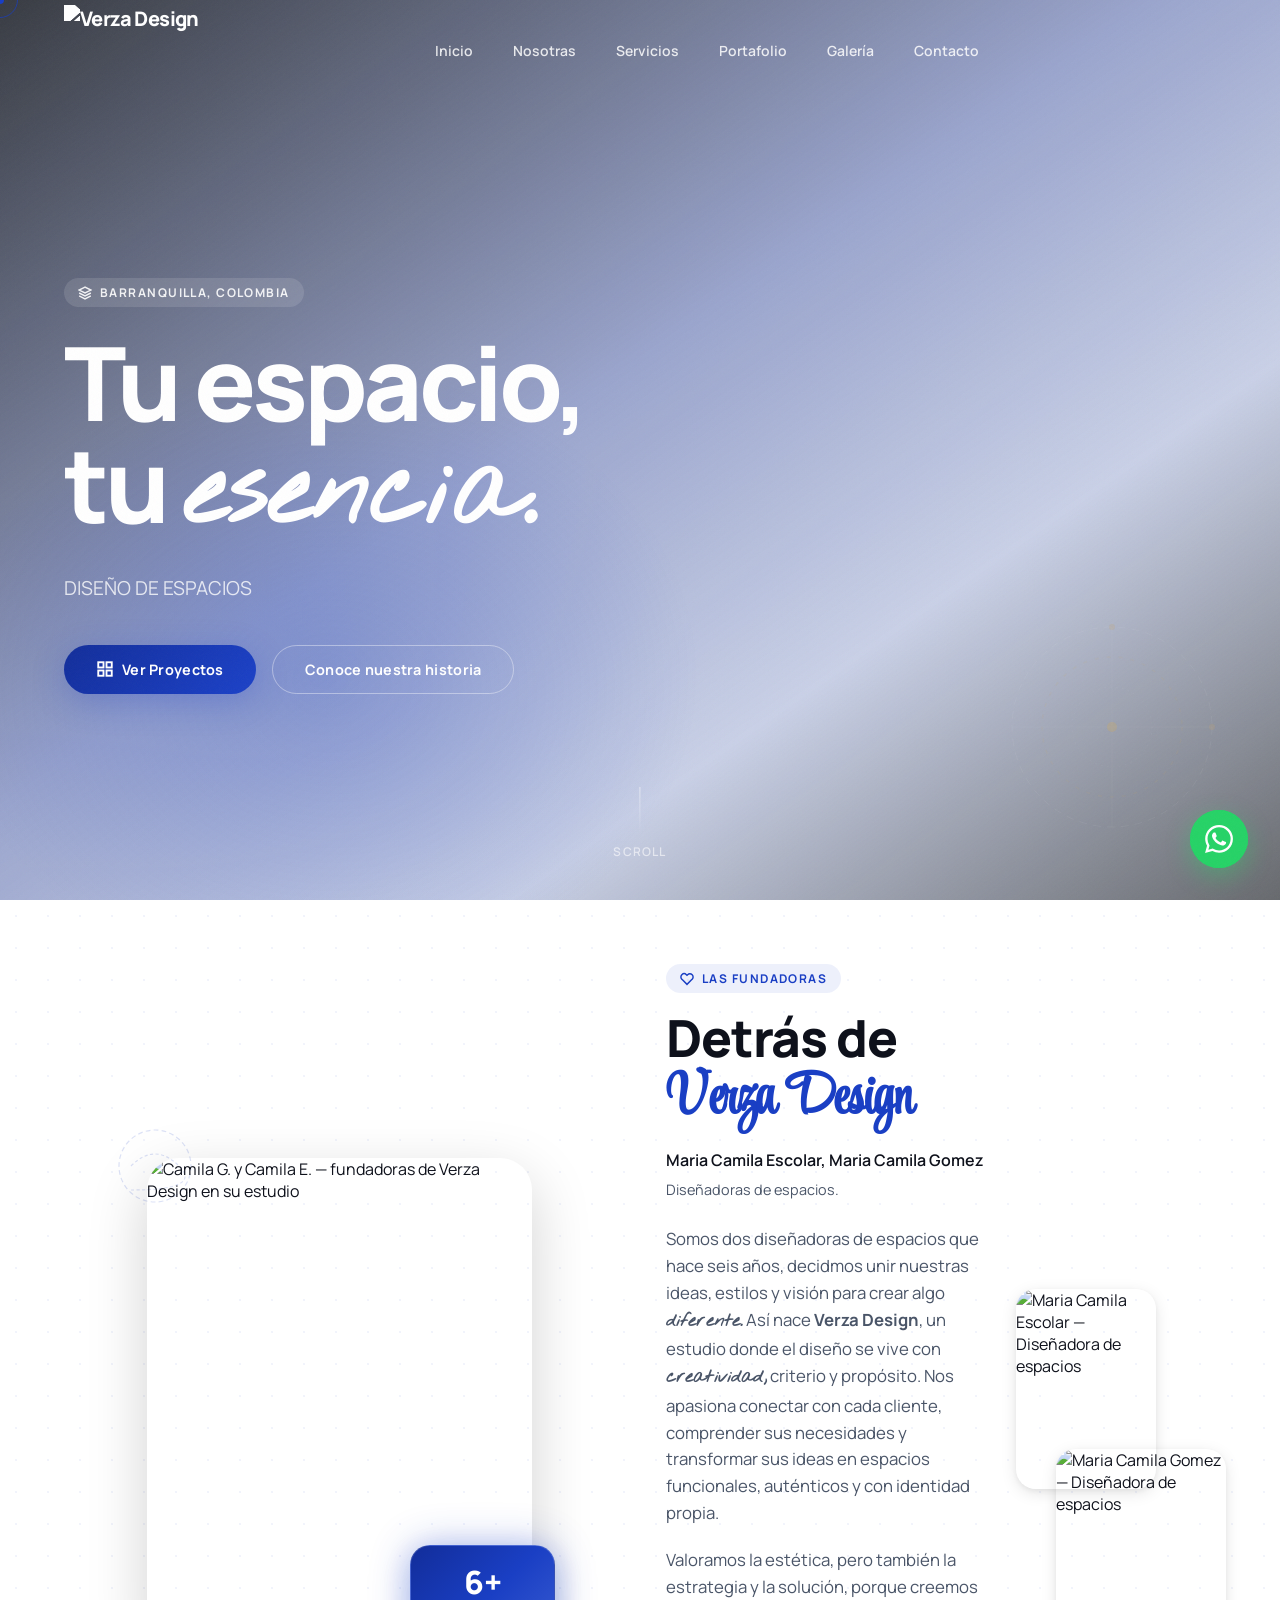
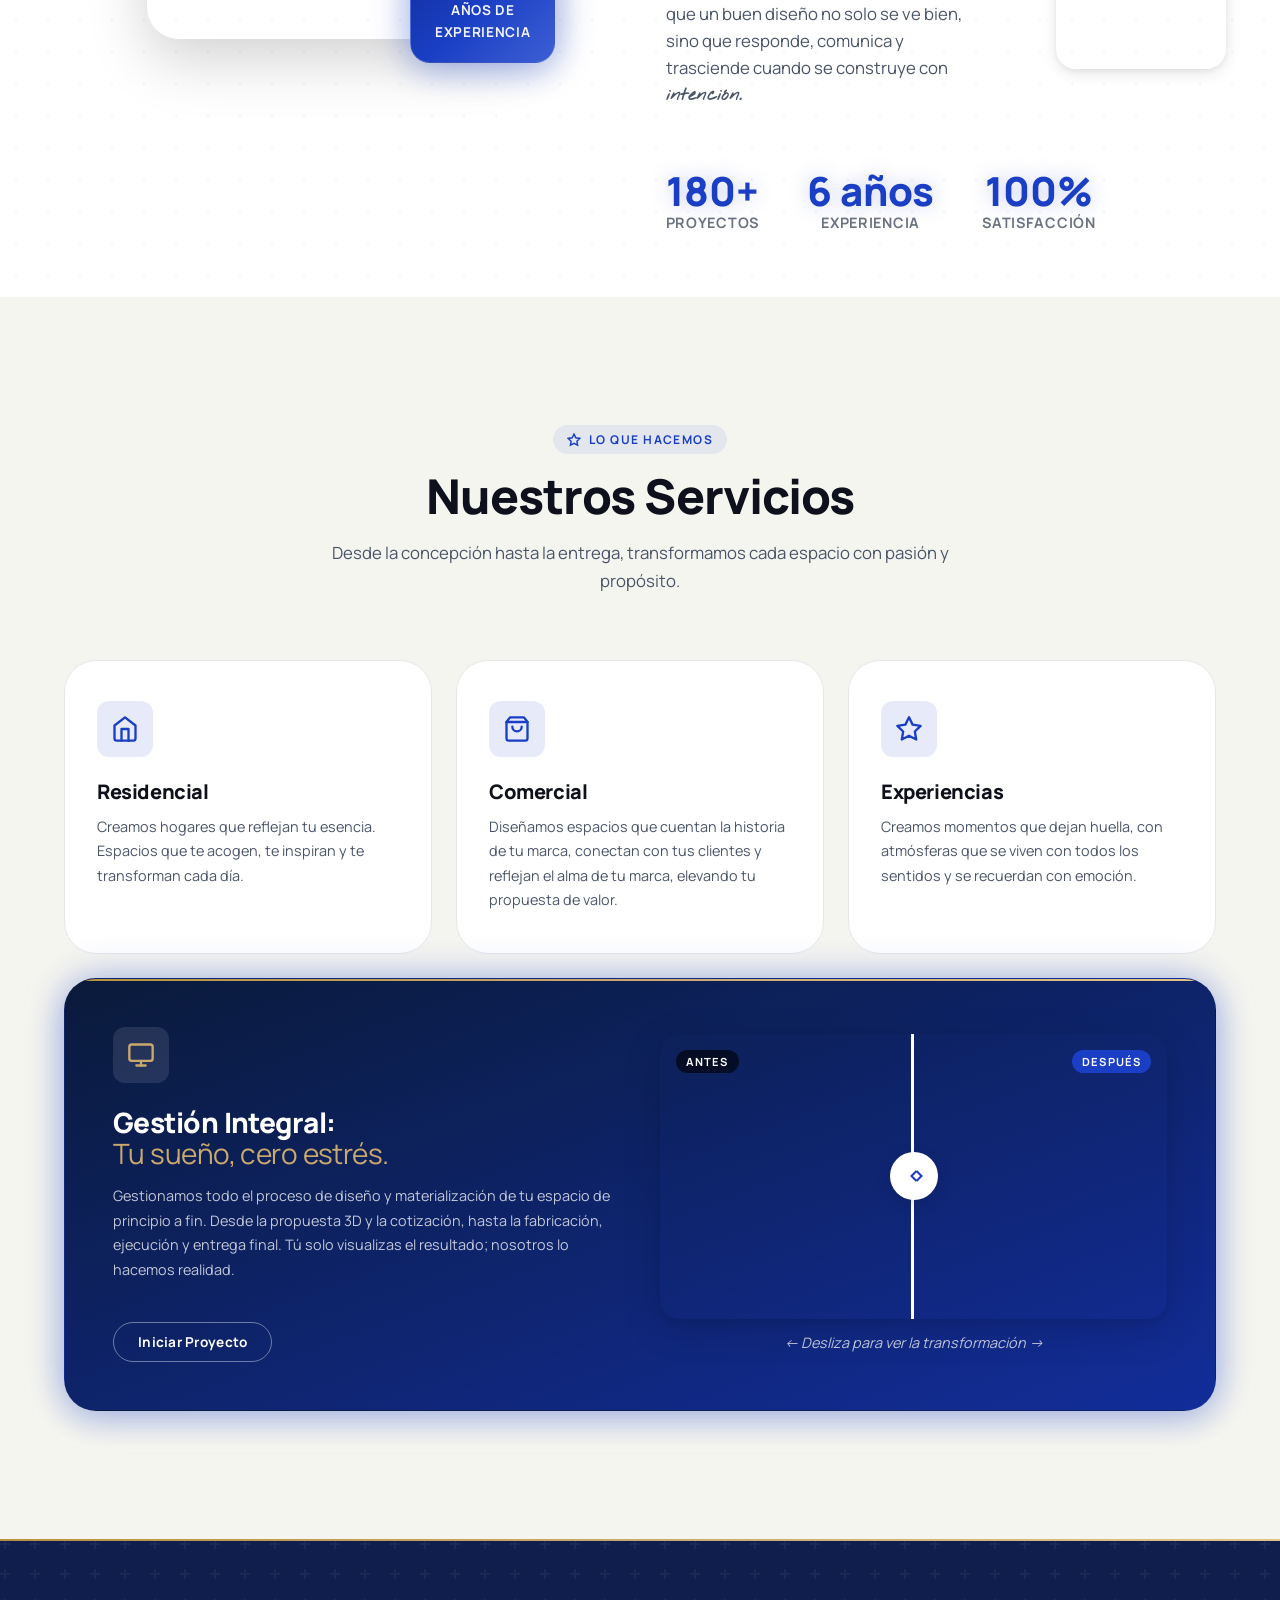
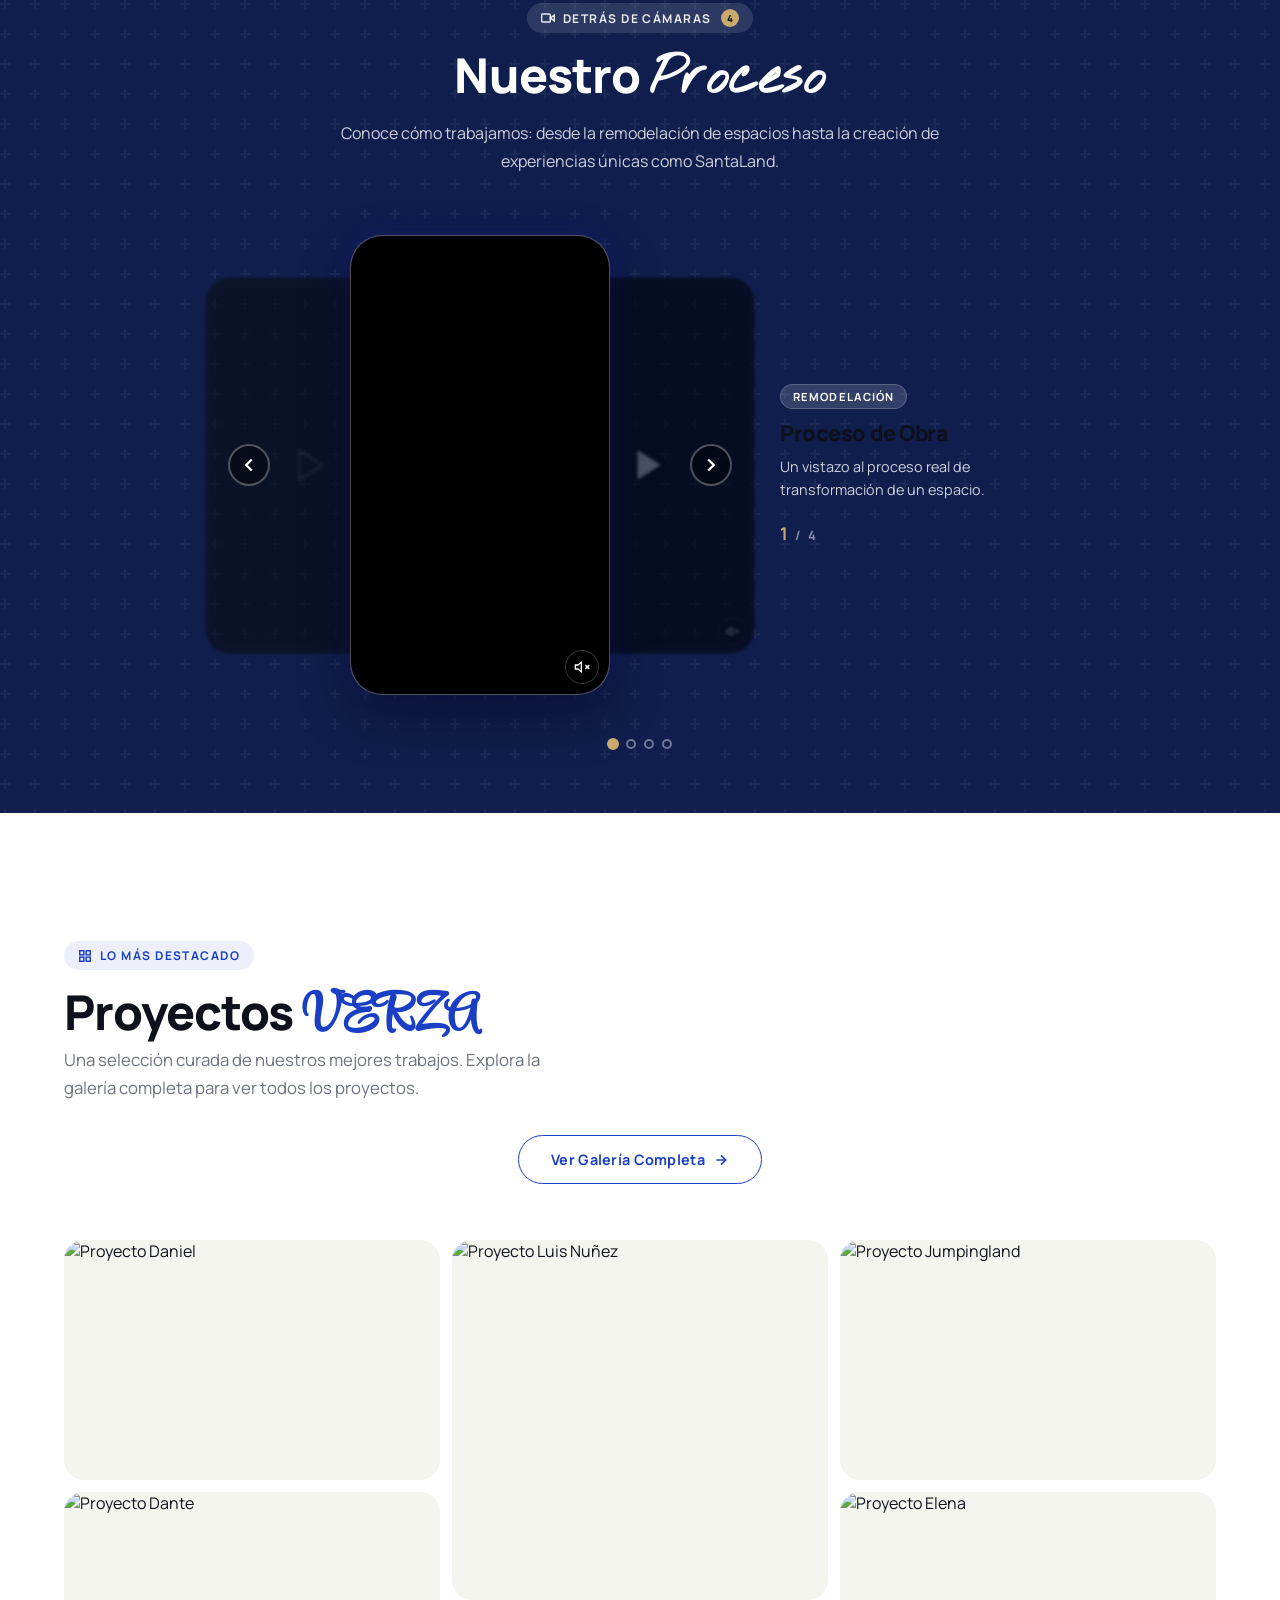
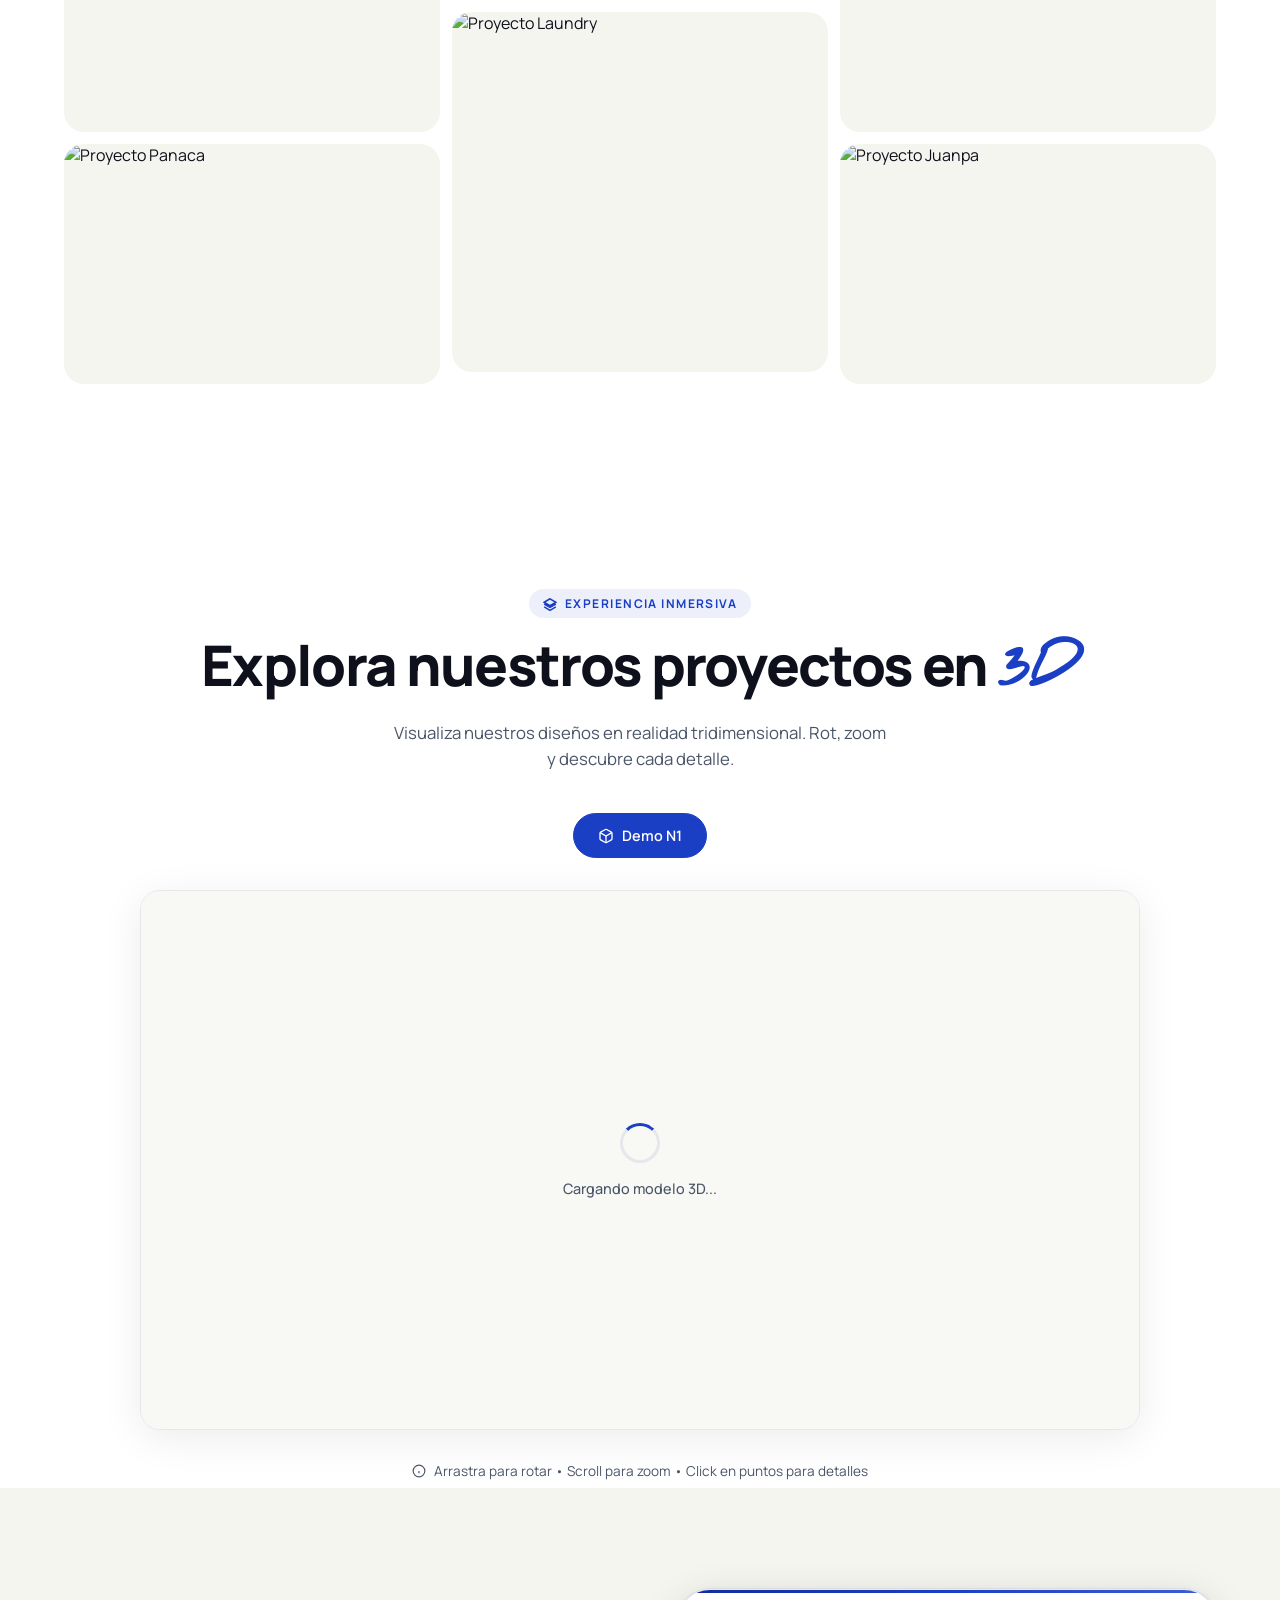
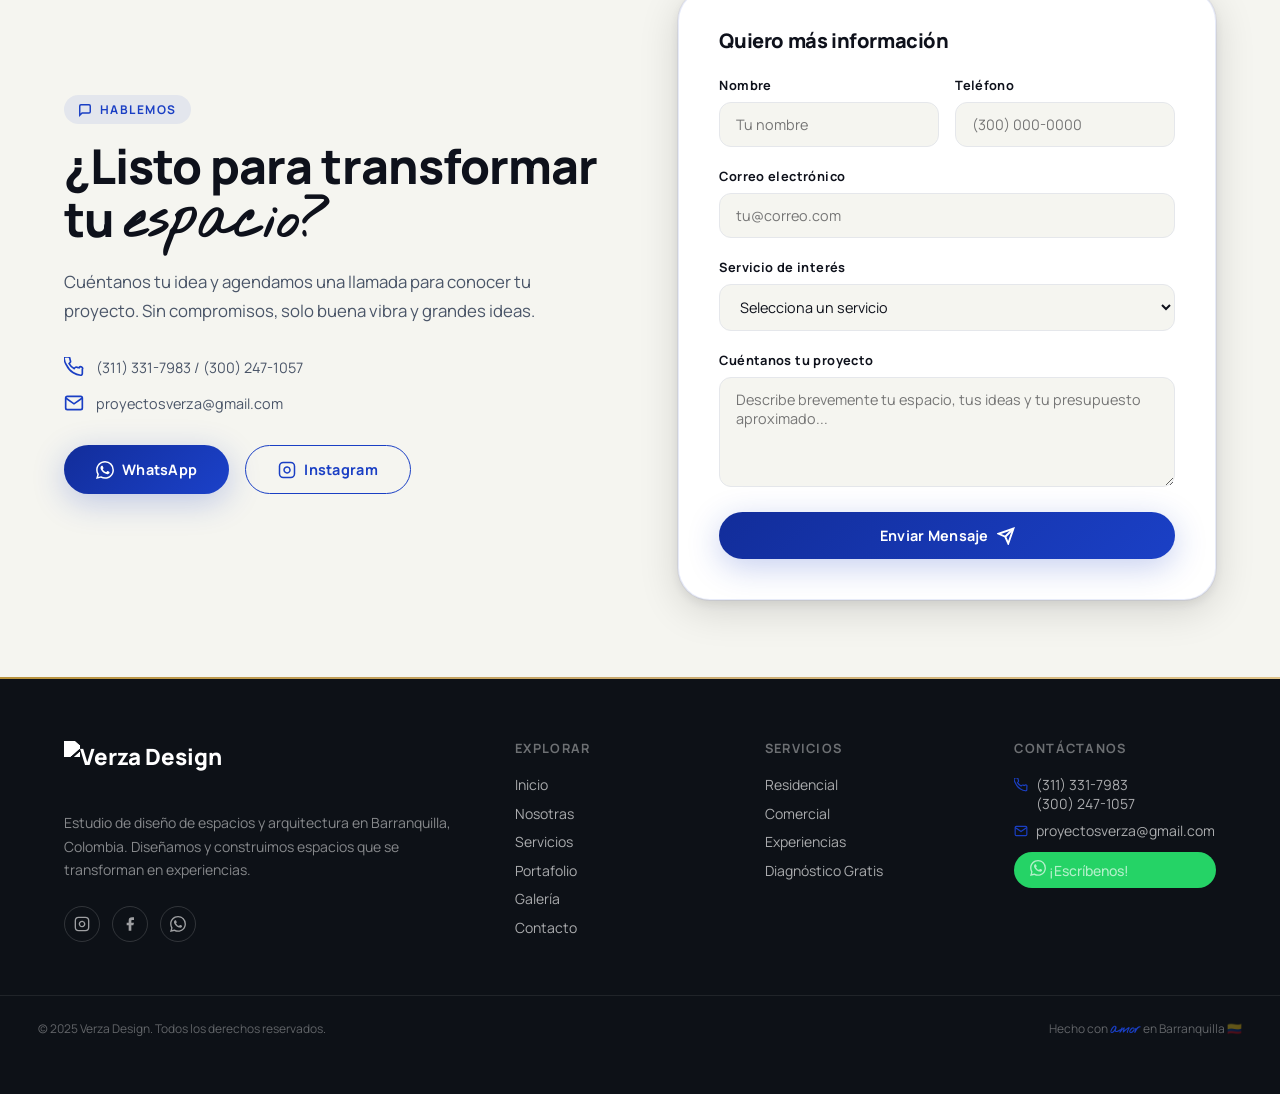
==== index.html @ d8dc40cd "fix: remove brand-script color from CSS to inherit - remove duplicate paragraph in nosotras - fix fo" ====
<!DOCTYPE html>
<html lang="es">

<head>
  <meta charset="UTF-8" />
  <meta name="viewport" content="width=device-width, initial-scale=1.0" />
  <title>Verza Design — Diseño de Interiores & Arquitectura de Eventos | Barranquilla</title>
  <meta name="description"
    content="Verza Design: estudio de diseño de espacios y arquitectura en Barranquilla. Diseñamos y construimos espacios que se transforman en experiencias." />

  <!-- Fonts -->
  <link rel="preconnect" href="https://fonts.googleapis.com" />
  <link rel="preconnect" href="https://fonts.gstatic.com" crossorigin />
  <link
    href="https://fonts.googleapis.com/css2?family=Manrope:wght@300;400;500;600;700;800&family=Dancing+Script:wght@600;700&family=Nothing+You+Could+Do&family=Style+Script&display=swap"
    rel="stylesheet" />

  <!-- Styles -->
  <link rel="stylesheet" href="css/style.css?v=3.0" />
  <link rel="stylesheet" href="css/animations.css?v=3.0" />
  <link rel="stylesheet" href="css/three-viewer.css?v=1.0" />

  <!-- Three.js for 3D Viewer -->
  <script src="https://cdnjs.cloudflare.com/ajax/libs/three.js/r128/three.min.js"></script>
  <script src="https://cdn.jsdelivr.net/npm/three@0.128.0/examples/js/controls/OrbitControls.js"></script>
  <script src="https://cdn.jsdelivr.net/npm/three@0.128.0/examples/js/loaders/GLTFLoader.js"></script>
</head>

<body>

  <!-- ── Custom Cursor ── -->
  <div id="cursor"></div>
  <div id="cursor-follower"></div>

  <!-- ── Mobile Menu ── -->
  <nav id="mobile-menu" class="mobile-menu" role="navigation" aria-label="Menú móvil">
    <a href="#inicio" class="nav-link">Inicio</a>
    <a href="#nosotras" class="nav-link">Nosotras</a>
    <a href="#servicios" class="nav-link">Servicios</a>
    <a href="#portafolio" class="nav-link">Portafolio</a>
    <a href="galeria.html" class="nav-link">Galería</a>
    <a href="#contacto" class="nav-link">Contacto</a>
    <a href="#contacto" class="btn btn-primary" style="margin-top:1rem;">Quiero más información</a>
  </nav>

  <!-- ════════════════════════════════════════
       HEADER
  ════════════════════════════════════════ -->
  <header id="header" class="hero-mode" role="banner">
    <!-- Logo -->
    <a href="#inicio" class="header-logo" aria-label="Verza Design - Inicio">
      <img src="https://sxqxvdxtnouwfcdwsoai.supabase.co/storage/v1/object/public/Verza/Galeria-Proyectos/imagenes/logo.png"
        alt="Verza Design" class="logo-img" />
    </a>

    <!-- Desktop Nav -->
    <ul class="nav-links" role="list">
      <li>
        <a href="#inicio" class="nav-link" data-section="inicio">
          Inicio
          <svg class="nav-underline" viewBox="0 0 80 8" preserveAspectRatio="none" aria-hidden="true">
            <path d="M2 5 Q20 2 40 5 Q60 8 78 4" />
          </svg>
        </a>
      </li>
      <li>
        <a href="#nosotras" class="nav-link" data-section="nosotras">
          Nosotras
          <svg class="nav-underline" viewBox="0 0 80 8" preserveAspectRatio="none" aria-hidden="true">
            <path d="M2 5 Q20 2 40 5 Q60 8 78 4" />
          </svg>
        </a>
      </li>
      <li>
        <a href="#servicios" class="nav-link" data-section="servicios">
          Servicios
          <svg class="nav-underline" viewBox="0 0 80 8" preserveAspectRatio="none" aria-hidden="true">
            <path d="M2 5 Q20 2 40 5 Q60 8 78 4" />
          </svg>
        </a>
      </li>
      <li>
        <a href="#portafolio" class="nav-link" data-section="portafolio">
          Portafolio
          <svg class="nav-underline" viewBox="0 0 80 8" preserveAspectRatio="none" aria-hidden="true">
            <path d="M2 5 Q20 2 40 5 Q60 8 78 4" />
          </svg>
        </a>
      </li>
      <li>
        <a href="galeria.html" class="nav-link">Galería</a>
      </li>
      <li>
        <a href="#contacto" class="nav-link" data-section="contacto">
          Contacto
          <svg class="nav-underline" viewBox="0 0 80 8" preserveAspectRatio="none" aria-hidden="true">
            <path d="M2 5 Q20 2 40 5 Q60 8 78 4" />
          </svg>
        </a>
      </li>
    </ul>

    <!-- CTA + Hamburger -->
    <div style="display:flex;align-items:center;gap:1rem;">
      <a href="#contacto" class="btn btn-primary" style="padding:10px 22px;font-size:.8rem;display:none;"
        id="header-cta">Quiero más información</a>
      <button class="menu-toggle" id="menu-toggle" aria-label="Abrir menú" aria-expanded="false">
        <span></span><span></span><span></span>
      </button>
    </div>
  </header>

  <main>

    <!-- ════════════════════════════════════════
         HERO
    ════════════════════════════════════════ -->
    <section id="inicio" aria-label="Sección principal">
      <div id="hero">
        <div class="hero-bg parallax-bg" role="img"
          aria-label="Verza Design — Camila G. y Camila E. en sesión de foto con materiales y colores"
          style="background-image: url('https://sxqxvdxtnouwfcdwsoai.supabase.co/storage/v1/object/public/Verza/Galeria-Proyectos/imagenes/Hero%2001%20v2.jpg'); background-position: center 25%;">
        </div>
        <div class="hero-overlay" aria-hidden="true"></div>

        <div class="hero-content">
          <div class="section-label"
            style="color:rgba(255,255,255,.9);background:rgba(255,255,255,.12);margin-bottom:1.5rem;">
            <svg width="14" height="14" viewBox="0 0 24 24" fill="none" stroke="currentColor" stroke-width="2.5"
              aria-hidden="true">
              <path d="M12 2L2 7l10 5 10-5-10-5zM2 17l10 5 10-5M2 12l10 5 10-5" />
            </svg>
            Barranquilla, Colombia
          </div>

          <h1>
            Tu espacio,<br>
            tu <em class="brand-script">esencia.</em>
          </h1>

          <p class="hero-subtitle">
            DISEÑO DE ESPACIOS
          </p>

          <div class="hero-ctas">
            <a href="#portafolio" class="btn btn-primary">
              <svg width="18" height="18" viewBox="0 0 24 24" fill="none" stroke="currentColor" stroke-width="2.5"
                aria-hidden="true">
                <rect x="3" y="3" width="7" height="7" />
                <rect x="14" y="3" width="7" height="7" />
                <rect x="14" y="14" width="7" height="7" />
                <rect x="3" y="14" width="7" height="7" />
              </svg>
              Ver Proyectos
            </a>
            <a href="#nosotras" class="btn btn-outline">
              Conoce nuestra historia
            </a>
          </div>
        </div>

        <!-- Scroll indicator -->
        <div class="hero-scroll" aria-hidden="true">
          <div class="scroll-line"></div>
          <span>Scroll</span>
        </div>

        <!-- Hero decorative SVG -->
        <div class="hero-deco" aria-hidden="true">
          <svg width="240" height="240" viewBox="0 0 240 240" fill="none" xmlns="http://www.w3.org/2000/svg">
            <circle cx="120" cy="120" r="100" stroke="rgba(255,255,255,0.07)" stroke-width="1" stroke-dasharray="8 6" />
            <circle cx="120" cy="120" r="70" stroke="rgba(201,169,110,0.12)" stroke-width="1.5"
              stroke-dasharray="4 8" />
            <circle cx="120" cy="120" r="40" stroke="rgba(255,255,255,0.05)" stroke-width="1" stroke-dasharray="2 4" />
            <line x1="20" y1="120" x2="220" y2="120" stroke="rgba(255,255,255,0.05)" stroke-width="1" />
            <line x1="120" y1="20" x2="120" y2="220" stroke="rgba(255,255,255,0.05)" stroke-width="1" />
            <circle cx="120" cy="120" r="5" fill="rgba(201,169,110,0.4)" />
            <circle cx="120" cy="20" r="3" fill="rgba(201,169,110,0.25)" />
            <circle cx="220" cy="120" r="3" fill="rgba(201,169,110,0.25)" />
          </svg>
        </div>

      </div>
    </section>

    <!-- ════════════════════════════════════════
         NOSOTRAS
    ════════════════════════════════════════ -->
    <section id="nosotras" aria-labelledby="nosotras-heading">
      <div class="container">
        <div class="nosotras-grid">

          <!-- Image -->
          <div class="nosotras-image-wrap reveal-left">
            <!-- Decorative SVG -->
            <svg class="nosotras-deco" viewBox="0 0 100 100" fill="none" stroke="currentColor" stroke-width="1.5"
              aria-hidden="true">
              <circle cx="50" cy="50" r="45" stroke-dasharray="6 4" />
              <path d="M20 50 Q50 20 80 50 T20 80" stroke-dasharray="4 3" />
            </svg>

            <div class="img-frame">
              <img
                src="https://sxqxvdxtnouwfcdwsoai.supabase.co/storage/v1/object/public/Verza/Galeria-Proyectos/imagenes/Camila%20G%20y%20Camila%20E.jpg"
                alt="Camila G. y Camila E. — fundadoras de Verza Design en su estudio" loading="lazy" />
            </div>

            <!-- Badge -->
            <div class="nosotras-badge" aria-label="6 años de experiencia">
              <span class="badge-num">6+</span>
              <span class="badge-text">Años de<br>experiencia</span>
            </div>
          </div>

          <!-- Content -->
          <div class="nosotras-content reveal-right">
            <div class="section-label fundadoras-label">
              <svg width="14" height="14" viewBox="0 0 24 24" fill="none" stroke="currentColor" stroke-width="2.5"
                aria-hidden="true">
                <path
                  d="M20.84 4.61a5.5 5.5 0 00-7.78 0L12 5.67l-1.06-1.06a5.5 5.5 0 00-7.78 7.78l1.06 1.06L12 21.23l7.78-7.78 1.06-1.06a5.5 5.5 0 000-7.78z" />
              </svg>
              Las Fundadoras
            </div>

            <h2 id="nosotras-heading">
              Detrás de<br><span style="font-family:var(--font-script);font-size:1.1em;color:var(--royal-blue);">Verza Design</span>
            </h2>

            <!-- Founders names -->
            <div class="founders-names" style="margin-bottom:1.5rem;">
              <p style="font-weight:600;font-size:1rem;color:var(--text-primary);margin:0;">Maria Camila Escolar, Maria
                Camila Gomez</p>
              <p style="font-size:.9rem;color:var(--slate-gray);margin:.2rem 0 0;">Diseñadoras de espacios.</p>
            </div>

            <!-- Text + Photos side by side -->
            <div class="nosotras-text-photos">
              <div class="nosotras-text-block">
                <p class="nosotras-text">
                  Somos dos diseñadoras de espacios que hace seis años, decidmos unir nuestras ideas, estilos y visión
                  para crear algo <em class="brand-script" style="font-size:1.1em;">diferente.</em> Así nace <strong>Verza Design</strong>, un
                  estudio donde el diseño se vive con <em class="brand-script" style="font-size:1.1em;">creatividad,</em> criterio y propósito.
                  Nos apasiona conectar con cada cliente, comprender sus necesidades y transformar sus ideas en espacios
                  funcionales, auténticos y con identidad propia.
                </p>

                <p class="nosotras-text">
                  Valoramos la estética, pero también la estrategia y la solución, porque creemos que un buen diseño no
                  solo se ve bien, sino que responde, comunica y trasciende cuando se construye con <em
                    class="brand-script" style="font-size:1.1em;">intención.</em>
                </p>
              </div>

              <!-- Designer photos -->
              <div class="designer-photos">
                <img src="https://sxqxvdxtnouwfcdwsoai.supabase.co/storage/v1/object/public/Verza/Galeria-Proyectos/imagenes/Camila%20E.jpg"
                  alt="Maria Camila Escolar — Diseñadora de espacios" class="designer-photo designer-photo-small"
                  loading="lazy" />
                <img src="https://sxqxvdxtnouwfcdwsoai.supabase.co/storage/v1/object/public/Verza/Galeria-Proyectos/imagenes/Camila%20G.jpg"
                  alt="Maria Camila Gomez — Diseñadora de espacios" class="designer-photo designer-photo-large"
                  loading="lazy" />
              </div>
            </div>

            <!-- Stats -->
            <div class="stats-row">
              <div class="stat-item reveal reveal-delay-1">
                <span class="stat-number" data-target="180" data-suffix="+">0+</span>
                <span class="stat-label">Proyectos</span>
              </div>
              <div class="stat-item reveal reveal-delay-2">
                <span class="stat-number" data-target="6" data-suffix=" años">0 años</span>
                <span class="stat-label">Experiencia</span>
              </div>
              <div class="stat-item reveal reveal-delay-3">
                <span class="stat-number" data-target="100" data-suffix="%">0%</span>
                <span class="stat-label">Satisfacción</span>
              </div>
            </div>
          </div>

        </div>
      </div>
    </section>

    <!-- ════════════════════════════════════════
         SERVICIOS
    ════════════════════════════════════════ -->
    <section id="servicios" aria-labelledby="servicios-heading">
      <div class="container">

        <div class="services-header reveal">
          <div class="section-label">
            <svg width="14" height="14" viewBox="0 0 24 24" fill="none" stroke="currentColor" stroke-width="2.5"
              aria-hidden="true">
              <polygon
                points="12 2 15.09 8.26 22 9.27 17 14.14 18.18 21.02 12 17.77 5.82 21.02 7 14.14 2 9.27 8.91 8.26 12 2" />
            </svg>
            Lo que hacemos
          </div>
          <h2 id="servicios-heading">Nuestros Servicios</h2>
          <p>Desde la concepción hasta la entrega, transformamos cada espacio con pasión y propósito.</p>
        </div>

        <div class="services-grid">

          <!-- Card 1: Residencial -->
          <article class="service-card reveal reveal-delay-1">
            <div class="service-icon" aria-hidden="true">
              <svg viewBox="0 0 24 24" fill="none" stroke="currentColor" stroke-width="2" stroke-linecap="round"
                stroke-linejoin="round">
                <path d="M3 9l9-7 9 7v11a2 2 0 01-2 2H5a2 2 0 01-2-2z" />
                <polyline points="9 22 9 12 15 12 15 22" />
              </svg>
            </div>
            <h3>Residencial</h3>
            <p>Creamos hogares que reflejan tu esencia. Espacios que te acogen, te inspiran y te transforman cada día.
            </p>
          </article>

          <!-- Card 2: Comercial -->
          <article class="service-card reveal reveal-delay-2">
            <div class="service-icon" aria-hidden="true">
              <svg viewBox="0 0 24 24" fill="none" stroke="currentColor" stroke-width="2" stroke-linecap="round"
                stroke-linejoin="round">
                <path d="M6 2L3 6v14a2 2 0 002 2h14a2 2 0 002-2V6l-3-4z" />
                <line x1="3" y1="6" x2="21" y2="6" />
                <path d="M16 10a4 4 0 01-8 0" />
              </svg>
            </div>
            <h3>Comercial</h3>
            <p>Diseñamos espacios que cuentan la historia de tu marca, conectan con tus clientes y reflejan el alma de
              tu marca, elevando tu propuesta de valor.</p>
          </article>

          <!-- Card 3: Experiencias -->
          <article class="service-card reveal" style="transition-delay:.2s;">
            <div class="service-icon" aria-hidden="true">
              <svg viewBox="0 0 24 24" fill="none" stroke="currentColor" stroke-width="2" stroke-linecap="round"
                stroke-linejoin="round">
                <polygon
                  points="12 2 15.09 8.26 22 9.27 17 14.14 18.18 21.02 12 17.77 5.82 21.02 7 14.14 2 9.27 8.91 8.26 12 2" />
              </svg>
            </div>
            <h3>Experiencias</h3>
            <p>Creamos momentos que dejan huella, con atmósferas que se viven con todos los sentidos y se recuerdan con
              emoción.</p>
          </article>

          <!-- Card 4: Gestión Integral — FEATURED with Before/After -->
          <article class="service-card featured reveal" style="transition-delay:.3s;">
            <!-- Left: Text -->
            <div>
              <div class="service-icon" aria-hidden="true">
                <svg viewBox="0 0 24 24" fill="none" stroke="currentColor" stroke-width="2" stroke-linecap="round"
                  stroke-linejoin="round">
                  <rect x="2" y="3" width="20" height="14" rx="2" />
                  <line x1="8" y1="21" x2="16" y2="21" />
                  <line x1="12" y1="17" x2="12" y2="21" />
                </svg>
              </div>
              <h3>Gestión Integral:<br><span style="color:var(--accent-gold);font-weight:400;">Tu sueño, cero estrés.</span></h3>
              <p style="color:rgba(255,255,255,.75);margin:1rem 0;">Gestionamos todo el proceso de diseño y
                materialización de tu espacio de principio a fin. Desde la propuesta 3D y la cotización, hasta la
                fabricación, ejecución y entrega final. Tú solo visualizas el resultado; nosotros lo hacemos realidad.
              </p>
              <a href="#contacto" class="btn btn-outline" style="margin-top:1.5rem;font-size:.85rem;padding:10px 24px;">
                Iniciar Proyecto
              </a>
            </div>

            <!-- Right: Before/After Slider -->
            <div>
              <div class="before-after-wrap" role="img" aria-label="Slider antes y después de una renovación">
                <!-- After (background) -->
                <div class="ba-after"></div>
                <!-- Before (clipped overlay) -->
                <div class="ba-before">
                  <div class="ba-before-img"></div>
                </div>
                <!-- Handle -->
                <div class="ba-handle" aria-hidden="true">
                  <div class="ba-handle-circle">
                    <svg width="20" height="20" viewBox="0 0 24 24" fill="none" stroke="currentColor"
                      stroke-width="2.5">
                      <polyline points="15 18 9 12 15 6" />
                      <polyline points="9 18 15 12 9 6" transform="translate(6,0)" />
                    </svg>
                  </div>
                </div>
                <!-- Labels -->
                <span class="ba-label antes" aria-hidden="true">ANTES</span>
                <span class="ba-label despues" aria-hidden="true">DESPUÉS</span>
              </div>
              <p class="ba-hint" aria-label="Instrucción: desliza para ver la transformación">
                ← Desliza para ver la transformación →
              </p>
            </div>
          </article>

        </div>
      </div>
    </section>

    <!-- ════════════════════════════════════════
         VIDEOS — Nuestro Proceso
    ════════════════════════════════════════ -->
    <section id="proceso" aria-labelledby="proceso-heading">
      <div class="container">

        <div class="videos-header reveal">
          <div class="section-label" style="color:rgba(255,255,255,.9);background:rgba(255,255,255,.12);">
            <svg width="14" height="14" viewBox="0 0 24 24" fill="none" stroke="currentColor" stroke-width="2.5"
              aria-hidden="true">
              <polygon points="23 7 16 12 23 17 23 7" />
              <rect x="1" y="5" width="15" height="14" rx="2" ry="2" />
            </svg>
            Detrás de cámaras
            <span
              style="display:inline-flex;align-items:center;justify-content:center;width:18px;height:18px;background:var(--accent-gold);color:var(--dark-bg);border-radius:50%;font-size:0.6rem;font-weight:800;margin-left:2px;">4</span>
          </div>
          <h2 id="proceso-heading">Nuestro <em class="brand-script" style="font-size:1.1em;">Proceso</em></h2>
          <p>Conoce cómo trabajamos: desde la remodelación de espacios hasta la creación de experiencias únicas como
            SantaLand.</p>
        </div>

        <!-- Reel Carousel — 3-slide visible with info panel -->
        <div class="reel-carousel reveal">

          <!-- Carousel stage: shows prev / active / next -->
          <div class="reel-stage">
            <button class="reel-arrow reel-arrow--prev" aria-label="Reel anterior">
              <svg viewBox="0 0 24 24" fill="none" stroke="currentColor" stroke-width="2.5" width="22" height="22">
                <polyline points="15 18 9 12 15 6" />
              </svg>
            </button>

            <!-- Reel 1 -->
            <div class="reel-slide active" data-index="0" data-tag="Remodelación" data-title="Proceso de Obra"
              data-desc="Un vistazo al proceso real de transformación de un espacio.">
              <div class="video-wrap">
                <video id="video-remodelacion"
                  src="https://sxqxvdxtnouwfcdwsoai.supabase.co/storage/v1/object/public/Verza/Galeria-Proyectos/videos/Remodelacion.mp4" loop
                  playsinline muted preload="metadata"></video>
                <button class="video-play-btn" aria-label="Reproducir" data-video="video-remodelacion">
                  <svg class="icon-play" viewBox="0 0 24 24" fill="currentColor">
                    <polygon points="5 3 19 12 5 21 5 3" />
                  </svg>
                  <svg class="icon-pause" viewBox="0 0 24 24" fill="currentColor" style="display:none">
                    <rect x="6" y="4" width="4" height="16" />
                    <rect x="14" y="4" width="4" height="16" />
                  </svg>
                </button>
                <button class="video-mute-btn" aria-label="Activar audio" data-video="video-remodelacion">
                  <svg class="icon-muted" viewBox="0 0 24 24" fill="none" stroke="currentColor" stroke-width="2">
                    <polygon points="11 5 6 9 2 9 2 15 6 15 11 19 11 5" />
                    <line x1="23" y1="9" x2="17" y2="15" />
                    <line x1="17" y1="9" x2="23" y2="15" />
                  </svg>
                  <svg class="icon-unmuted" viewBox="0 0 24 24" fill="none" stroke="currentColor" stroke-width="2"
                    style="display:none">
                    <polygon points="11 5 6 9 2 9 2 15 6 15 11 19 11 5" />
                    <path d="M19.07 4.93a10 10 0 010 14.14M15.54 8.46a5 5 0 010 7.07" />
                  </svg>
                </button>
              </div>
            </div>

            <!-- Reel 2 -->
            <div class="reel-slide next" data-index="1" data-tag="Arquitectura de Eventos"
              data-title="SantaLand — Parque Temático"
              data-desc="Camila G. y Camila E. cuentan su inspiración detrás del diseño.">
              <div class="video-wrap">
                <video id="video-santaland"
                  src="https://sxqxvdxtnouwfcdwsoai.supabase.co/storage/v1/object/public/Verza/Galeria-Proyectos/videos/SantaLand.mp4" loop
                  playsinline muted preload="metadata"></video>
                <button class="video-play-btn" aria-label="Reproducir" data-video="video-santaland">
                  <svg class="icon-play" viewBox="0 0 24 24" fill="currentColor">
                    <polygon points="5 3 19 12 5 21 5 3" />
                  </svg>
                  <svg class="icon-pause" viewBox="0 0 24 24" fill="currentColor" style="display:none">
                    <rect x="6" y="4" width="4" height="16" />
                    <rect x="14" y="4" width="4" height="16" />
                  </svg>
                </button>
                <button class="video-mute-btn" aria-label="Activar audio" data-video="video-santaland">
                  <svg class="icon-muted" viewBox="0 0 24 24" fill="none" stroke="currentColor" stroke-width="2">
                    <polygon points="11 5 6 9 2 9 2 15 6 15 11 19 11 5" />
                    <line x1="23" y1="9" x2="17" y2="15" />
                    <line x1="17" y1="9" x2="23" y2="15" />
                  </svg>
                  <svg class="icon-unmuted" viewBox="0 0 24 24" fill="none" stroke="currentColor" stroke-width="2"
                    style="display:none">
                    <polygon points="11 5 6 9 2 9 2 15 6 15 11 19 11 5" />
                    <path d="M19.07 4.93a10 10 0 010 14.14M15.54 8.46a5 5 0 010 7.07" />
                  </svg>
                </button>
              </div>
            </div>

            <!-- Reel 3 -->
            <div class="reel-slide hidden" data-index="2" data-tag="Próximamente" data-title="Nuevo Reel"
              data-desc="Contenido en producción — pronto aquí.">
              <div class="video-wrap">
                <div class="video-placeholder">
                  <svg viewBox="0 0 24 24" fill="none" stroke="rgba(255,255,255,.3)" stroke-width="1.5" width="48"
                    height="48">
                    <polygon points="5 3 19 12 5 21 5 3" />
                  </svg>
                </div>
              </div>
            </div>

            <!-- Reel 4 -->
            <div class="reel-slide prev" data-index="3" data-tag="Próximamente" data-title="Nuevo Reel"
              data-desc="Contenido en producción — pronto aquí.">
              <div class="video-wrap">
                <div class="video-placeholder">
                  <svg viewBox="0 0 24 24" fill="none" stroke="rgba(255,255,255,.3)" stroke-width="1.5" width="48"
                    height="48">
                    <polygon points="5 3 19 12 5 21 5 3" />
                  </svg>
                </div>
              </div>
            </div>

            <button class="reel-arrow reel-arrow--next" aria-label="Siguiente reel">
              <svg viewBox="0 0 24 24" fill="none" stroke="currentColor" stroke-width="2.5" width="22" height="22">
                <polyline points="9 18 15 12 9 6" />
              </svg>
            </button>
          </div>

          <!-- Info panel — updates dynamically -->
          <div class="reel-info-panel">
            <span class="video-tag">Remodelación</span>
            <h3>Proceso de Obra</h3>
            <p>Un vistazo al proceso real de transformación de un espacio.</p>
            <div class="reel-counter">
              <span class="reel-counter-current">1</span> / <span class="reel-counter-total">4</span>
            </div>
          </div>

        </div>

        <!-- Carousel dots -->
        <div class="reel-dots">
          <button class="reel-dot active" data-slide="0" aria-label="Reel 1"></button>
          <button class="reel-dot" data-slide="1" aria-label="Reel 2"></button>
          <button class="reel-dot" data-slide="2" aria-label="Reel 3"></button>
          <button class="reel-dot" data-slide="3" aria-label="Reel 4"></button>
        </div>

      </div>
    </section>

    <!-- ════════════════════════════════════════
         PROYECTOS DESTACADOS — Mini Cascada
    ════════════════════════════════════════ -->
    <section id="portafolio" aria-labelledby="portafolio-heading">
      <div class="container">

        <div class="portfolio-header">
          <div>
            <div class="section-label reveal">
              <svg width="14" height="14" viewBox="0 0 24 24" fill="none" stroke="currentColor" stroke-width="2.5"
                aria-hidden="true">
                <rect x="3" y="3" width="7" height="7" />
                <rect x="14" y="3" width="7" height="7" />
                <rect x="14" y="14" width="7" height="7" />
                <rect x="3" y="14" width="7" height="7" />
              </svg>
              Lo más destacado
            </div>
            <h2 id="portafolio-heading" class="reveal reveal-delay-1" style="font-weight:800;">Proyectos <span style="font-family:var(--font-script);font-size:1.1em;color:var(--royal-blue);">VERZA</span></h2>
            <p class="reveal reveal-delay-2" style="max-width:480px;">Una selección curada de nuestros mejores trabajos.
              Explora la galería completa para ver todos los proyectos.</p>
          </div>
          <a href="galeria.html" class="btn btn-outline-dark reveal reveal-delay-2" style="align-self:center;">
            Ver Galería Completa
            <svg width="16" height="16" viewBox="0 0 24 24" fill="none" stroke="currentColor" stroke-width="2.5">
              <line x1="5" y1="12" x2="19" y2="12" />
              <polyline points="12 5 19 12 12 19" />
            </svg>
          </a>
        </div>

        <!-- Grid de 3 columnas -->
        <div class="featured-grid">
          <div class="featured-col">
            <div class="cascada-item reveal" data-project="daniel" data-name="Daniel" data-cat="Hogar"
              data-images="https://sxqxvdxtnouwfcdwsoai.supabase.co/storage/v1/object/public/Verza/Galeria-Proyectos/daniel/Enscape_2025-09-09-21-35-32_Escena2.jpg|https://sxqxvdxtnouwfcdwsoai.supabase.co/storage/v1/object/public/Verza/Galeria-Proyectos/daniel/Enscape_2025-09-09-21-35-32_Escena4.jpg|https://sxqxvdxtnouwfcdwsoai.supabase.co/storage/v1/object/public/Verza/Galeria-Proyectos/daniel/Enscape_2025-09-09-21-35-32_Escena6.jpg">
              <img src="https://sxqxvdxtnouwfcdwsoai.supabase.co/storage/v1/object/public/Verza/Galeria-Proyectos/daniel/Enscape_2025-09-09-21-35-32_Escena2.jpg?v=2" alt="Proyecto Daniel" loading="lazy" />
              <div class="cascada-overlay">
                <span class="cascada-project">Daniel</span>
                <span class="cascada-cat-label">Hogar</span>
              </div>
            </div>

            <div class="cascada-item reveal" data-project="dante" data-name="Dante" data-cat="Hogar"
              data-images="https://sxqxvdxtnouwfcdwsoai.supabase.co/storage/v1/object/public/Verza/Galeria-Proyectos/dante/Enscape_2025-04-23-12-39-32_Escena1.jpg|https://sxqxvdxtnouwfcdwsoai.supabase.co/storage/v1/object/public/Verza/Galeria-Proyectos/dante/Enscape_2025-04-23-12-39-32_Escena3.jpg|https://sxqxvdxtnouwfcdwsoai.supabase.co/storage/v1/object/public/Verza/Galeria-Proyectos/dante/Enscape_2025-04-23-12-39-32_Escena4.jpg">
              <img src="https://sxqxvdxtnouwfcdwsoai.supabase.co/storage/v1/object/public/Verza/Galeria-Proyectos/dante/Enscape_2025-04-23-12-39-32_Escena1.jpg?v=2" alt="Proyecto Dante" loading="lazy" />
              <div class="cascada-overlay">
                <span class="cascada-project">Dante</span>
                <span class="cascada-cat-label">Hogar</span>
              </div>
            </div>

            <div class="cascada-item reveal" data-project="panaca" data-name="Panaca" data-cat="Experiencias"
              data-images="https://sxqxvdxtnouwfcdwsoai.supabase.co/storage/v1/object/public/Verza/Galeria-Proyectos/panaca/PANACA%203.jpg|https://sxqxvdxtnouwfcdwsoai.supabase.co/storage/v1/object/public/Verza/Galeria-Proyectos/panaca/PANACA%204.jpg|https://sxqxvdxtnouwfcdwsoai.supabase.co/storage/v1/object/public/Verza/Galeria-Proyectos/panaca/PANACA%206.jpg">
              <img src="https://sxqxvdxtnouwfcdwsoai.supabase.co/storage/v1/object/public/Verza/Galeria-Proyectos/panaca/PANACA%203.jpg?v=2" alt="Proyecto Panaca" loading="lazy" />
              <div class="cascada-overlay">
                <span class="cascada-project">Panaca</span>
                <span class="cascada-cat-label">Experiencias</span>
              </div>
            </div>
          </div>

          <div class="featured-col featured-col-center">
            <div class="cascada-item reveal" data-project="luis-nunez" data-name="Luis Nuñez" data-cat="Hogar"
              data-images="https://sxqxvdxtnouwfcdwsoai.supabase.co/storage/v1/object/public/Verza/Galeria-Proyectos/luis-nunez/Enscape_2025-07-18-17-56-40_Escena1.jpg|https://sxqxvdxtnouwfcdwsoai.supabase.co/storage/v1/object/public/Verza/Galeria-Proyectos/luis-nunez/Enscape_2025-07-18-17-56-40_Escena3.jpg|https://sxqxvdxtnouwfcdwsoai.supabase.co/storage/v1/object/public/Verza/Galeria-Proyectos/luis-nunez/Enscape_2025-07-18-17-56-40_Escena6.jpg">
              <img src="https://sxqxvdxtnouwfcdwsoai.supabase.co/storage/v1/object/public/Verza/Galeria-Proyectos/luis-nunez/Enscape_2025-07-18-17-56-40_Escena1.jpg?v=2" alt="Proyecto Luis Nuñez" loading="lazy" />
              <div class="cascada-overlay">
                <span class="cascada-project">Luis Nuñez</span>
                <span class="cascada-cat-label">Hogar</span>
              </div>
            </div>

            <div class="cascada-item reveal" data-project="laundry" data-name="Laundry" data-cat="Comercial"
              data-images="https://sxqxvdxtnouwfcdwsoai.supabase.co/storage/v1/object/public/Verza/Galeria-Proyectos/laundry/Enscape_2025-09-08-10-46-47_Escena5.jpg|https://sxqxvdxtnouwfcdwsoai.supabase.co/storage/v1/object/public/Verza/Galeria-Proyectos/laundry/Enscape_2025-09-08-10-46-47_Escena7.jpg">
              <img src="https://sxqxvdxtnouwfcdwsoai.supabase.co/storage/v1/object/public/Verza/Galeria-Proyectos/laundry/Enscape_2025-09-08-10-46-47_Escena5.jpg?v=2" alt="Proyecto Laundry" loading="lazy" />
              <div class="cascada-overlay">
                <span class="cascada-project">Laundry</span>
                <span class="cascada-cat-label">Comercial</span>
              </div>
            </div>
          </div>

          <div class="featured-col">
            <div class="cascada-item reveal" data-project="jumpingland" data-name="Jumpingland" data-cat="Experiencias"
              data-images="https://sxqxvdxtnouwfcdwsoai.supabase.co/storage/v1/object/public/Verza/Galeria-Proyectos/jumpingland/1.jpg|https://sxqxvdxtnouwfcdwsoai.supabase.co/storage/v1/object/public/Verza/Galeria-Proyectos/jumpingland/6.jpg|https://sxqxvdxtnouwfcdwsoai.supabase.co/storage/v1/object/public/Verza/Galeria-Proyectos/jumpingland/14.jpg">
              <img src="https://sxqxvdxtnouwfcdwsoai.supabase.co/storage/v1/object/public/Verza/Galeria-Proyectos/jumpingland/1.jpg?v=2" alt="Proyecto Jumpingland" loading="lazy" />
              <div class="cascada-overlay">
                <span class="cascada-project">Jumpingland</span>
                <span class="cascada-cat-label">Experiencias</span>
              </div>
            </div>

            <div class="cascada-item reveal" data-project="elena" data-name="Elena" data-cat="Hogar"
              data-images="https://sxqxvdxtnouwfcdwsoai.supabase.co/storage/v1/object/public/Verza/Galeria-Proyectos/elena/Enscape_2024-10-31-13-24-00_Escena1.jpg|https://sxqxvdxtnouwfcdwsoai.supabase.co/storage/v1/object/public/Verza/Galeria-Proyectos/elena/Enscape_2024-10-31-13-24-00_Escena2.jpg">
              <img src="https://sxqxvdxtnouwfcdwsoai.supabase.co/storage/v1/object/public/Verza/Galeria-Proyectos/elena/Enscape_2024-10-31-13-24-00_Escena1.jpg?v=2" alt="Proyecto Elena" loading="lazy" />
              <div class="cascada-overlay">
                <span class="cascada-project">Elena</span>
                <span class="cascada-cat-label">Hogar</span>
              </div>
            </div>

            <div class="cascada-item reveal" data-project="juanpa" data-name="Juanpa" data-cat="Hogar"
              data-images="https://sxqxvdxtnouwfcdwsoai.supabase.co/storage/v1/object/public/Verza/Galeria-Proyectos/juanpa/Enscape_2024-09-30-08-57-24_Escena1.jpg|https://sxqxvdxtnouwfcdwsoai.supabase.co/storage/v1/object/public/Verza/Galeria-Proyectos/juanpa/Enscape_2024-09-30-08-57-24_Escena6.jpg|https://sxqxvdxtnouwfcdwsoai.supabase.co/storage/v1/object/public/Verza/Galeria-Proyectos/juanpa/Enscape_2024-09-30-09-30-49.jpg">
              <img src="https://sxqxvdxtnouwfcdwsoai.supabase.co/storage/v1/object/public/Verza/Galeria-Proyectos/juanpa/Enscape_2024-09-30-08-57-24_Escena1.jpg?v=2" alt="Proyecto Juanpa" loading="lazy" />
              <div class="cascada-overlay">
                <span class="cascada-project">Juanpa</span>
                <span class="cascada-cat-label">Hogar</span>
              </div>
            </div>
          </div>
        </div>

      </div>
    </section>

    <!-- Lightbox Modal -->
    <div id="lightbox" class="lightbox" role="dialog" aria-modal="true" aria-label="Visor de imágenes">
      <button class="lightbox-close" aria-label="Cerrar visor">
        <svg viewBox="0 0 24 24" fill="none" stroke="currentColor" stroke-width="2.5" width="24" height="24">
          <line x1="18" y1="6" x2="6" y2="18" />
          <line x1="6" y1="6" x2="18" y2="18" />
        </svg>
      </button>
      <button class="lightbox-arrow lightbox-prev" aria-label="Imagen anterior">
        <svg viewBox="0 0 24 24" fill="none" stroke="currentColor" stroke-width="2.5" width="28" height="28">
          <polyline points="15 18 9 12 15 6" />
        </svg>
      </button>
      <div class="lightbox-content">
        <div class="lightbox-loader" id="lightbox-loader">
          <div class="loader-spinner"></div>
        </div>
        <div class="lightbox-caption">
          <span id="lightbox-project"></span>
          <span id="lightbox-counter"></span>
        </div>
        <img id="lightbox-img" src="" alt="" />
      </div>
      <button class="lightbox-arrow lightbox-next" aria-label="Siguiente imagen">
        <svg viewBox="0 0 24 24" fill="none" stroke="currentColor" stroke-width="2.5" width="28" height="28">
          <polyline points="9 18 15 12 9 6" />
        </svg>
      </button>
    </div>



    <!-- ════════════════════════════════════════
         VISOR 3D — EXPLORA PROYECTOS EN 3D
    ════════════════════════════════════════ -->
    <section id="visor-3d" aria-labelledby="visor-3d-heading">
      <div class="container">
        <div class="visor-3d-header reveal">
          <div class="section-label">
            <svg width="14" height="14" viewBox="0 0 24 24" fill="none" stroke="currentColor" stroke-width="2.5"
              aria-hidden="true">
              <path d="M12 3L2 9l10 6 10-6-10-6zM2 17l10 6 10-6M2 12l10 6 10-6" />
            </svg>
            Experiencia Inmersiva
          </div>
          <h2 id="visor-3d-heading">Explora nuestros proyectos en <em class="brand-script" style="font-size:1.1em;color:var(--royal-blue);">3D</em></h2>
          <p>Visualiza nuestros diseños en realidad tridimensional. Rot, zoom y descubre cada detalle.</p>
        </div>

        <div id="model-selector" class="model-selector reveal">
          <button class="model-btn active" data-model="demo_n1">
            <span class="model-icon">
              <svg width="16" height="16" viewBox="0 0 24 24" fill="none" stroke="currentColor" stroke-width="2">
                <path d="M21 16V8a2 2 0 00-1-1.73l-7-4a2 2 0 00-2 0l-7 4A2 2 0 003 8v8a2 2 0 001 1.73l7 4a2 2 0 002 0l7-4A2 2 0 0021 16z"></path>
                <polyline points="3.27 6.96 12 12.01 20.73 6.96"></polyline>
                <line x1="12" y1="22.08" x2="12" y2="12"></line>
              </svg>
            </span>
            Demo N1
          </button>
        </div>

        <div id="three-viewer-container" class="three-viewer-container reveal">
          <div id="viewer-loader" class="viewer-loader">
            <div class="loader-spinner"></div>
            <span>Cargando modelo 3D...</span>
          </div>
        </div>

        <div class="viewer-instructions reveal">
          <span><svg width="14" height="14" viewBox="0 0 24 24" fill="none" stroke="currentColor" stroke-width="2">
            <circle cx="12" cy="12" r="10"></circle>
            <path d="M12 16v-4M12 8h.01"></path>
          </svg> Arrastra para rotar • Scroll para zoom • Click en puntos para detalles</span>
        </div>
      </div>
    </section>



    <!-- ════════════════════════════════════════
         CONTACTO
    ════════════════════════════════════════ -->
    <section id="contacto" aria-labelledby="contacto-heading">
      <div class="container">
        <div class="contacto-grid">

          <!-- Info -->
          <div class="contacto-content reveal-left">
            <div class="section-label">
              <svg width="14" height="14" viewBox="0 0 24 24" fill="none" stroke="currentColor" stroke-width="2.5"
                aria-hidden="true">
                <path d="M21 15a2 2 0 01-2 2H7l-4 4V5a2 2 0 012-2h14a2 2 0 012 2z" />
              </svg>
              Hablemos
            </div>
            <h2 id="contacto-heading">¿Listo para transformar tu <em class="brand-script"
                style="font-size:1.1em;">espacio?</em></h2>
            <p>Cuéntanos tu idea y agendamos una llamada para conocer tu proyecto. Sin compromisos, solo buena vibra y
              grandes
              ideas.</p>

            <div class="contact-details">
              <div class="contact-item">
                <svg viewBox="0 0 24 24" fill="none" stroke="currentColor" stroke-width="2" aria-hidden="true">
                  <path
                    d="M22 16.92v3a2 2 0 01-2.18 2 19.79 19.79 0 01-8.63-3.07A19.5 19.5 0 013.07 9.81a19.79 19.79 0 01-3.07-8.63A2 2 0 012 0h3a2 2 0 012 1.72c.127.96.361 1.903.7 2.81a2 2 0 01-.45 2.11L6.09 7.91a16 16 0 006 6l1.27-1.27a2 2 0 012.11-.45c.907.339 1.85.573 2.81.7A2 2 0 0122 14.92v2z" />
                </svg>
                <span>(311) 331-7983 / (300) 247-1057</span>
              </div>
              <div class="contact-item">
                <svg viewBox="0 0 24 24" fill="none" stroke="currentColor" stroke-width="2" aria-hidden="true">
                  <path d="M4 4h16c1.1 0 2 .9 2 2v12c0 1.1-.9 2-2 2H4c-1.1 0-2-.9-2-2V6c0-1.1.9-2 2-2z" />
                  <polyline points="22,6 12,13 2,6" />
                </svg>
                <span>proyectosverza@gmail.com</span>
              </div>
            </div>

            <div style="display:flex;gap:1rem;flex-wrap:wrap;">
              <a href="https://wa.me/573113317983?text=Hola,%20quiero%20transformar%20mi%20espacio%20y%20me%20gustar%C3%ADa%20saber%20c%C3%B3mo%20me%20pueden%20ayudar." target="_blank" rel="noopener" class="btn btn-primary">
                <svg width="18" height="18" viewBox="0 0 24 24" fill="currentColor" aria-hidden="true">
                  <path
                    d="M17.472 14.382c-.297-.149-1.758-.867-2.03-.967-.273-.099-.471-.148-.67.15-.197.297-.767.966-.94 1.164-.173.199-.347.223-.644.075-.297-.15-1.255-.463-2.39-1.475-.883-.788-1.48-1.761-1.653-2.059-.173-.297-.018-.458.13-.606.134-.133.298-.347.446-.52.149-.174.198-.298.298-.497.099-.198.05-.371-.025-.52-.075-.149-.669-1.612-.916-2.207-.242-.579-.487-.5-.669-.51-.173-.008-.371-.01-.57-.01-.198 0-.52.074-.792.372-.272.297-1.04 1.016-1.04 2.479 0 1.462 1.065 2.875 1.213 3.074.149.198 2.096 3.2 5.077 4.487.709.306 1.262.489 1.694.625.712.227 1.36.195 1.871.118.571-.085 1.758-.719 2.006-1.413.248-.694.248-1.289.173-1.413-.074-.124-.272-.198-.57-.347m-5.421 7.403h-.004a9.87 9.87 0 01-5.031-1.378l-.361-.214-3.741.982.998-3.648-.235-.374a9.86 9.86 0 01-1.51-5.26c.001-5.45 4.436-9.884 9.888-9.884 2.64 0 5.122 1.03 6.988 2.898a9.825 9.825 0 012.893 6.994c-.003 5.45-4.437 9.884-9.885 9.884m8.413-18.297A11.815 11.815 0 0012.05 0C5.495 0 .16 5.335.157 11.892c0 2.096.547 4.142 1.588 5.945L.057 24l6.305-1.654a11.882 11.882 0 005.683 1.448h.005c6.554 0 11.89-5.335 11.893-11.893a11.821 11.821 0 00-3.48-8.413z" />
                </svg>
                WhatsApp
              </a>
              <a href="https://www.instagram.com/verza.design" target="_blank" rel="noopener"
                class="btn btn-outline-dark">
                <svg width="18" height="18" viewBox="0 0 24 24" fill="none" stroke="currentColor" stroke-width="2"
                  aria-hidden="true">
                  <rect x="2" y="2" width="20" height="20" rx="5" ry="5" />
                  <path d="M16 11.37A4 4 0 1112.63 8 4 4 0 0116 11.37z" />
                  <line x1="17.5" y1="6.5" x2="17.51" y2="6.5" />
                </svg>
                Instagram
              </a>
            </div>
          </div>

          <!-- Form -->
          <div class="reveal-right">
            <form class="contacto-form" id="contact-form" novalidate>
              <h3 style="font-size:1.25rem;margin-bottom:1.5rem;color:var(--text-primary);">Quiero más información
              </h3>

              <div class="form-row">
                <div class="form-group">
                  <label for="nombre">Nombre</label>
                  <input type="text" id="nombre" name="nombre" placeholder="Tu nombre" required />
                </div>
                <div class="form-group">
                  <label for="telefono">Teléfono</label>
                  <input type="tel" id="telefono" name="telefono" placeholder="(300) 000-0000" />
                </div>
              </div>

              <div class="form-group">
                <label for="email">Correo electrónico</label>
                <input type="email" id="email" name="email" placeholder="tu@correo.com" required />
              </div>

              <div class="form-group">
                <label for="servicio">Servicio de interés</label>
                <select id="servicio" name="servicio">
                  <option value="">Selecciona un servicio</option>
                  <option value="residencial">Diseño residencial</option>
                  <option value="comercial">Diseño comercial</option>
                  <option value="experiencia">Diseño de experiencia</option>
                  <option value="otro">Otro</option>
                </select>
              </div>

              <div class="form-group">
                <label for="mensaje">Cuéntanos tu proyecto</label>
                <textarea id="mensaje" name="mensaje"
                  placeholder="Describe brevemente tu espacio, tus ideas y tu presupuesto aproximado..."
                  required></textarea>
              </div>

              <button type="submit" class="btn btn-primary" style="width:100%;justify-content:center;padding:14px;">
                Enviar Mensaje
                <svg width="18" height="18" viewBox="0 0 24 24" fill="none" stroke="currentColor" stroke-width="2.5"
                  aria-hidden="true">
                  <line x1="22" y1="2" x2="11" y2="13" />
                  <polygon points="22 2 15 22 11 13 2 9 22 2" />
                </svg>
              </button>
            </form>
          </div>

        </div>
      </div>
    </section>

  </main>

  <!-- ════════════════════════════════════════
       FOOTER
  ════════════════════════════════════════ -->
  <footer id="footer" role="contentinfo">
    <div class="container">
      <div class="footer-grid">

        <!-- Brand -->
        <div class="footer-brand">
          <a href="#inicio" class="logo-text" aria-label="Verza Design - Inicio">
            <img src="https://sxqxvdxtnouwfcdwsoai.supabase.co/storage/v1/object/public/Verza/Galeria-Proyectos/imagenes/logo.png"
              alt="Verza Design" class="logo-img footer-logo" />
          </a>
          <p>Estudio de diseño de espacios y arquitectura en Barranquilla, Colombia. Diseñamos y construimos espacios que se transforman en experiencias.</p>
          <div class="social-links">
            <a href="https://www.instagram.com/verza.design/" target="_blank" rel="noopener" class="social-link"
              aria-label="Instagram de Verza Design">
              <svg viewBox="0 0 24 24" fill="none" stroke="currentColor" stroke-width="2">
                <rect x="2" y="2" width="20" height="20" rx="5" ry="5" />
                <path d="M16 11.37A4 4 0 1112.63 8 4 4 0 0116 11.37z" />
                <line x1="17.5" y1="6.5" x2="17.51" y2="6.5" />
              </svg>
            </a>
            <a href="https://www.facebook.com/verzadesign" target="_blank" rel="noopener" class="social-link"
              aria-label="Facebook de Verza Design">
              <svg viewBox="0 0 24 24" fill="currentColor">
                <path d="M18 2h-3a5 5 0 00-5 5v3H7v4h3v8h4v-8h3l1-4h-4V7a1 1 0 011-1h3z" />
              </svg>
            </a>
            <a href="https://wa.me/573113317983" target="_blank" rel="noopener" class="social-link"
              aria-label="WhatsApp de Verza Design">
              <svg viewBox="0 0 24 24" fill="currentColor">
                <path
                  d="M17.472 14.382c-.297-.149-1.758-.867-2.03-.967-.273-.099-.471-.148-.67.15-.197.297-.767.966-.94 1.164-.173.199-.347.223-.644.075-.297-.15-1.255-.463-2.39-1.475-.883-.788-1.48-1.761-1.653-2.059-.173-.297-.018-.458.13-.606.134-.133.298-.347.446-.52.149-.174.198-.298.298-.497.099-.198.05-.371-.025-.52-.075-.149-.669-1.612-.916-2.207-.242-.579-.487-.5-.669-.51-.173-.008-.371-.01-.57-.01-.198 0-.52.074-.792.372-.272.297-1.04 1.016-1.04 2.479 0 1.462 1.065 2.875 1.213 3.074.149.198 2.096 3.2 5.077 4.487.709.306 1.262.489 1.694.625.712.227 1.36.195 1.871.118.571-.085 1.758-.719 2.006-1.413.248-.694.248-1.289.173-1.413-.074-.124-.272-.198-.57-.347m-5.421 7.403h-.004a9.87 9.87 0 01-5.031-1.378l-.361-.214-3.741.982.998-3.648-.235-.374a9.86 9.86 0 01-1.51-5.26c.001-5.45 4.436-9.884 9.888-9.884 2.64 0 5.122 1.03 6.988 2.898a9.825 9.825 0 012.893 6.994c-.003 5.45-4.437 9.884-9.885 9.884m8.413-18.297A11.815 11.815 0 0012.05 0C5.495 0 .16 5.335.157 11.892c0 2.096.547 4.142 1.588 5.945L.057 24l6.305-1.654a11.882 11.882 0 005.683 1.448h.005c6.554 0 11.89-5.335 11.893-11.893a11.821 11.821 0 00-3.48-8.413z" />
              </svg>
            </a>
          </div>
        </div>

        <!-- Explorar -->
        <nav class="footer-col" aria-label="Explorar">
          <h4>Explorar</h4>
          <a href="#inicio">Inicio</a>
          <a href="#nosotras">Nosotras</a>
          <a href="#servicios">Servicios</a>
          <a href="#portafolio">Portafolio</a>
          <a href="galeria.html">Galería</a>
          <a href="#contacto">Contacto</a>
        </nav>

        <!-- Servicios -->
        <nav class="footer-col" aria-label="Servicios">
          <h4>Servicios</h4>
          <a href="#servicios">Residencial</a>
          <a href="#servicios">Comercial</a>
          <a href="#servicios">Experiencias</a>
          <a href="#contacto">Diagnóstico Gratis</a>
        </nav>

        <!-- Contacto -->
        <div class="footer-col">
          <h4>Contáctanos</h4>
          <div class="contact-line">
            <svg viewBox="0 0 24 24" fill="none" stroke="currentColor" stroke-width="2" aria-hidden="true">
              <path
                d="M22 16.92v3a2 2 0 01-2.18 2 19.79 19.79 0 01-8.63-3.07A19.5 19.5 0 013.07 9.81a19.79 19.79 0 01-3.07-8.63A2 2 0 012 0h3a2 2 0 012 1.72c.127.96.361 1.903.7 2.81a2 2 0 01-.45 2.11L6.09 7.91a16 16 0 006 6l1.27-1.27a2 2 0 012.11-.45c.907.339 1.85.573 2.81.7A2 2 0 0122 14.92v2z" />
            </svg>
            <span>(311) 331-7983<br>(300) 247-1057</span>
          </div>
          <div class="contact-line">
            <svg viewBox="0 0 24 24" fill="none" stroke="currentColor" stroke-width="2" aria-hidden="true">
              <path d="M4 4h16c1.1 0 2 .9 2 2v12c0 1.1-.9 2-2 2H4c-1.1 0-2-.9-2-2V6c0-1.1.9-2 2-2z" />
              <polyline points="22,6 12,13 2,6" />
            </svg>
            <span>proyectosverza@gmail.com</span>
          </div>
          <a href="https://wa.me/573113317983?text=Hola,%20quiero%20transformar%20mi%20espacio%20y%20me%20gustar%C3%ADa%20saber%20c%C3%B3mo%20me%20pueden%20ayudar." target="_blank" rel="noopener" class="footer-whatsapp-link" aria-label="Chatear por WhatsApp">
            <svg width="18" height="18" viewBox="0 0 24 24" fill="currentColor" aria-hidden="true">
              <path d="M17.472 14.382c-.297-.149-1.758-.867-2.03-.967-.273-.099-.471-.148-.67.15-.197.297-.767.966-.94 1.164-.173.199-.347.223-.644.075-.297-.15-1.255-.463-2.39-1.475-.883-.788-1.48-1.761-1.653-2.059-.173-.297-.018-.458.13-.606.134-.133.298-.347.446-.52.149-.174.198-.298.298-.497.099-.198.05-.371-.025-.52-.075-.149-.669-1.612-.916-2.207-.242-.579-.487-.5-.669-.51-.173-.008-.371-.01-.57-.01-.198 0-.52.074-.792.372-.272.297-1.04 1.016-1.04 2.479 0 1.462 1.065 2.875 1.213 3.074.149.198 2.096 3.2 5.077 4.487.709.306 1.262.489 1.694.625.712.227 1.36.195 1.871.118.571-.085 1.758-.719 2.006-1.413.248-.694.248-1.289.173-1.413-.074-.124-.272-.198-.57-.347m-5.421 7.403h-.004a9.87 9.87 0 01-5.031-1.378l-.361-.214-3.741.982.998-3.648-.235-.374a9.86 9.86 0 01-1.51-5.26c.001-5.45 4.436-9.884 9.888-9.884 2.64 0 5.122 1.03 6.988 2.898a9.825 9.825 0 012.893 6.994c-.003 5.45-4.437 9.884-9.885 9.884m8.413-18.297A11.815 11.815 0 0012.05 0C5.495 0 .16 5.335.157 11.892c0 2.096.547 4.142 1.588 5.945L.057 24l6.305-1.654a11.882 11.882 0 005.683 1.448h.005c6.554 0 11.89-5.335 11.893-11.893a11.821 11.821 0 00-3.48-8.413z"/>
            </svg>
            <span>¡Escríbenos!</span>
          </a>
        </div>
      </div>

    </div>

    <div class="footer-bottom">
      <span>© 2025 Verza Design. Todos los derechos reservados.</span>
      <span>Hecho con <em class="brand-script" style="font-size:1.1em;color:var(--royal-blue);">amor</em> en
        Barranquilla 🇨🇴</span>
    </div>
    </div>
  </footer>

  <!-- ── WhatsApp FAB ── -->
  <a id="whatsapp-fab"
    href="https://wa.me/573113317983?text=Hola,%20quiero%20transformar%20mi%20espacio%20y%20me%20gustar%C3%ADa%20saber%20c%C3%B3mo%20me%20pueden%20ayudar."
    target="_blank" rel="noopener" aria-label="Chatear por WhatsApp con Verza Design">
    <span class="wa-tooltip">¡Escríbenos!</span>
    <svg width="28" height="28" viewBox="0 0 24 24" fill="white" aria-hidden="true">
      <path d="M17.472 14.382c-.297-.149-1.758-.867-2.03-.967-.273-.099-.471-.148-.67.15-.197.297-.767.966-.94 1.164-.173.199-.347.223-.644.075-.297-.15-1.255-.463-2.39-1.475-.883-.788-1.48-1.761-1.653-2.059-.173-.297-.018-.458.13-.606.134-.133.298-.347.446-.52.149-.174.198-.298.298-.497.099-.198.05-.371-.025-.52-.075-.149-.669-1.612-.916-2.207-.242-.579-.487-.5-.669-.51-.173-.008-.371-.01-.57-.01-.198 0-.52.074-.792.372-.272.297-1.04 1.016-1.04 2.479 0 1.462 1.065 2.875 1.213 3.074.149.198 2.096 3.2 5.077 4.487.709.306 1.262.489 1.694.625.712.227 1.36.195 1.871.118.571-.085 1.758-.719 2.006-1.413.248-.694.248-1.289.173-1.413-.074-.124-.272-.198-.57-.347m-5.421 7.403h-.004a9.87 9.87 0 01-5.031-1.378l-.361-.214-3.741.982.998-3.648-.235-.374a9.86 9.86 0 01-1.51-5.26c.001-5.45 4.436-9.884 9.888-9.884 2.64 0 5.122 1.03 6.988 2.898a9.825 9.825 0 012.893 6.994c-.003 5.45-4.437 9.884-9.885 9.884m8.413-18.297A11.815 11.815 0 0012.05 0C5.495 0 .16 5.335.157 11.892c0 2.096.547 4.142 1.588 5.945L.057 24l6.305-1.654a11.882 11.882 0 005.683 1.448h.005c6.554 0 11.89-5.335 11.893-11.893a11.821 11.821 0 00-3.48-8.413z" />
    </svg>
  </a>

  <!-- ── Scripts ── -->
  <script>
    // Show header CTA after scroll
    const headerCta = document.getElementById('header-cta');
    window.addEventListener('scroll', () => {
      if (headerCta) {
        headerCta.style.display = window.scrollY > 300 ? 'flex' : 'none';
      }
    }, { passive: true });

    // Hide WhatsApp FAB near footer
    const whatsappFab = document.getElementById('whatsapp-fab');
    window.addEventListener('scroll', () => {
      if (!whatsappFab) return;
      const footer = document.querySelector('footer');
      if (!footer) return;
      const footerRect = footer.getBoundingClientRect();
      const isNearFooter = footerRect.top < window.innerHeight + 100;
      if (isNearFooter) {
        whatsappFab.classList.add('fab-hidden');
      } else {
        whatsappFab.classList.remove('fab-hidden');
      }
    }, { passive: true });
  </script>
  <script src="js/main.js?v=3.0"></script>
  <script src="js/interactions.js?v=3.0"></script>
  <script src="js/gallery.js?v=1.0"></script>
  <script src="js/three-viewer.js?v=1.0"></script>

</body>

</html>
---- css/style.css ----
/* ============================================================
   VERZA DESIGN — Main Stylesheet
   Design System: Royal Blue, Smoke White, Slate Gray
   ============================================================ */

@import url('https://fonts.googleapis.com/css2?family=Manrope:wght@300;400;500;600;700;800&family=Dancing+Script:wght@600;700&family=Nothing+You+Could+Do&display=swap');

/* ── CSS Custom Properties ── */
:root {
  --royal-blue: #1a3fc4;
  --royal-dark: #122d9a;
  --royal-light: #3d5fd4;
  --smoke-white: #f5f5f0;
  --pure-white: #ffffff;
  --slate-gray: #4a5568;
  --dark-bg: #0d1117;
  --dark-surface: #161b27;
  --accent-gold: #c9a96e;
  --accent-gold-light: #e0c48a;
  --text-primary: #0e111b;
  --text-muted: #6b7280;
  --border-light: #e5e7eb;
  --whatsapp: #25D366;

  /* ── Premium Gradient Tokens ── */
  --gradient-brand: linear-gradient(135deg, var(--royal-dark) 0%, var(--royal-blue) 50%, var(--royal-light) 100%);
  --gradient-gold: linear-gradient(135deg, #b8923c 0%, var(--accent-gold) 50%, var(--accent-gold-light) 100%);
  --gradient-dark: linear-gradient(160deg, #0d1117 0%, #161b27 100%);

  /* ── Glow Shadows ── */
  --glow-blue: 0 0 40px rgba(26, 63, 196, .30), 0 8px 32px rgba(26, 63, 196, .20);
  --glow-blue-strong: 0 0 60px rgba(26, 63, 196, .45), 0 12px 40px rgba(26, 63, 196, .30);
  --glow-gold: 0 0 30px rgba(201, 169, 110, .35), 0 4px 16px rgba(201, 169, 110, .20);

  --font-sans: 'Manrope', sans-serif;
  --font-script: 'Style Script', cursive;
  --font-brand-script: 'Nothing You Could Do', cursive;

  --radius-sm: 6px;
  --radius-md: 12px;
  --radius-lg: 20px;
  --radius-xl: 32px;
  --radius-full: 9999px;

  --shadow-sm: 0 1px 3px rgba(0, 0, 0, .08), 0 1px 2px rgba(0, 0, 0, .06);
  --shadow-md: 0 4px 16px rgba(0, 0, 0, .10), 0 2px 6px rgba(0, 0, 0, .06);
  --shadow-lg: 0 10px 40px rgba(0, 0, 0, .14), 0 4px 12px rgba(0, 0, 0, .08);
  --shadow-xl: 0 20px 60px rgba(0, 0, 0, .18);
  --shadow-blue: 0 8px 32px rgba(26, 63, 196, .25);

  --transition: all 0.35s cubic-bezier(0.4, 0, 0.2, 1);
  --transition-fast: all 0.18s cubic-bezier(0.4, 0, 0.2, 1);
}

/* ── Reset & Base ── */
*,
*::before,
*::after {
  box-sizing: border-box;
  margin: 0;
  padding: 0;
}

html {
  scroll-behavior: smooth;
  font-size: 16px;
  -webkit-font-smoothing: antialiased;
  -moz-osx-font-smoothing: grayscale;
}

body {
  font-family: var(--font-sans);
  background-color: var(--smoke-white);
  color: var(--text-primary);
  overflow-x: hidden;
  cursor: none;
  /* hide default cursor — custom cursor takes over */
}

/* ── Noise Grain Overlay ── */
body::before {
  content: '';
  position: fixed;
  inset: 0;
  z-index: 9999;
  pointer-events: none;
  opacity: 0.04;
  background-image: url("data:image/svg+xml,%3Csvg viewBox='0 0 256 256' xmlns='http://www.w3.org/2000/svg'%3E%3Cfilter id='noise'%3E%3CfeTurbulence type='fractalNoise' baseFrequency='0.9' numOctaves='4' stitchTiles='stitch'/%3E%3C/filter%3E%3Crect width='100%25' height='100%25' filter='url(%23noise)'/%3E%3C/svg%3E");
  background-repeat: repeat;
  background-size: 128px 128px;
}

/* ── Custom Cursor ── */
#cursor {
  position: fixed;
  width: 8px;
  height: 8px;
  background: var(--royal-blue);
  border-radius: 50%;
  pointer-events: none;
  z-index: 10002;
  transform: translate(-50%, -50%);
  transition: width 0.2s, height 0.2s, background 0.2s;
  mix-blend-mode: normal;
}

#cursor-follower {
  position: fixed;
  width: 36px;
  height: 36px;
  border: 1.5px solid var(--royal-blue);
  border-radius: 50%;
  pointer-events: none;
  z-index: 10001;
  transform: translate(-50%, -50%);
  transition: width 0.4s cubic-bezier(0.25, 0.46, 0.45, 0.94),
    height 0.4s cubic-bezier(0.25, 0.46, 0.45, 0.94),
    opacity 0.3s;
  opacity: 0.7;
}

body.cursor-hover #cursor {
  width: 12px;
  height: 12px;
  background: var(--accent-gold);
}

body.cursor-hover #cursor-follower {
  width: 56px;
  height: 56px;
  border-color: var(--accent-gold);
  opacity: 0.5;
}

/* Lightbox active - ensure cursor is visible */
body.lightbox-open {
  cursor: default !important;
}

body.lightbox-open #cursor,
body.lightbox-open #cursor-follower {
  display: block !important;
  opacity: 1 !important;
}

/* ── Scrollbar ── */
::-webkit-scrollbar {
  width: 6px;
}

::-webkit-scrollbar-track {
  background: var(--smoke-white);
}

::-webkit-scrollbar-thumb {
  background: var(--royal-blue);
  border-radius: 3px;
}

/* ── Selection ── */
::selection {
  background: rgba(26, 63, 196, .15);
  color: var(--royal-blue);
}

/* ── Typography ── */
h1,
h2,
h3,
h4,
h5,
h6 {
  font-family: var(--font-sans);
  font-weight: 800;
  line-height: 1.1;
  letter-spacing: -0.02em;
  color: var(--text-primary);
}

.handwritten {
  font-family: var(--font-script);
  font-weight: 700;
  color: var(--royal-blue);
  font-style: italic;
  letter-spacing: 0.01em;
  font-size: 1.35em;
}

.brand-script {
  font-family: var(--font-brand-script);
  font-weight: 700;
  font-style: normal;
  letter-spacing: 0.01em;
  color: inherit;
}

p {
  line-height: 1.7;
  color: var(--slate-gray);
}

a {
  text-decoration: none;
  color: inherit;
}

img {
  display: block;
  max-width: 100%;
}

/* ── Layout Utilities ── */
.container {
  max-width: 1280px;
  margin: 0 auto;
  padding: 0 clamp(1.5rem, 5vw, 5rem);
}

.section-label {
  display: inline-flex;
  align-items: center;
  gap: 8px;
  font-size: 0.75rem;
  font-weight: 700;
  letter-spacing: 0.12em;
  text-transform: uppercase;
  color: var(--royal-blue);
  background: rgba(26, 63, 196, .08);
  padding: 6px 14px;
  border-radius: var(--radius-full);
  margin-bottom: 1rem;
}

/* ── Buttons ── */
.btn {
  display: inline-flex;
  align-items: center;
  justify-content: center;
  gap: 8px;
  padding: 14px 32px;
  border-radius: var(--radius-full);
  font-family: var(--font-sans);
  font-size: 0.9rem;
  font-weight: 700;
  letter-spacing: 0.02em;
  border: none;
  cursor: none;
  transition: var(--transition);
  position: relative;
  overflow: hidden;
}

.btn::after {
  content: '';
  position: absolute;
  inset: 0;
  background: rgba(255, 255, 255, 0);
  transition: background 0.2s;
}

.btn:hover::after {
  background: rgba(255, 255, 255, .08);
}

.btn-primary {
  background: var(--royal-blue);
  color: #fff;
  box-shadow: var(--shadow-blue);
}

.btn-primary:hover {
  background: var(--royal-dark);
  transform: translateY(-2px);
  box-shadow: 0 12px 40px rgba(26, 63, 196, .35);
}

.btn-outline {
  background: transparent;
  color: var(--pure-white);
  border: 1.5px solid rgba(255, 255, 255, .4);
}

.btn-outline:hover {
  background: rgba(255, 255, 255, .1);
  border-color: rgba(255, 255, 255, .7);
  transform: translateY(-2px);
}

.btn-outline-dark {
  background: transparent;
  color: var(--royal-blue);
  border: 1.5px solid var(--royal-blue);
}

.btn-outline-dark:hover {
  background: var(--royal-blue);
  color: #fff;
  transform: translateY(-2px);
}

/* ── Header ── */
#header {
  position: fixed;
  top: 0;
  left: 0;
  right: 0;
  z-index: 1000;
  padding: 0 clamp(1.5rem, 5vw, 5rem);
  height: 100px;
  display: flex;
  align-items: center;
  justify-content: space-between;
  transition: transform 0.3s ease, background 0.3s ease, box-shadow 0.3s ease;
}

#header.scrolled {
  background: rgba(248, 248, 244, .88);
  backdrop-filter: blur(28px) saturate(180%);
  -webkit-backdrop-filter: blur(28px) saturate(180%);
  border-bottom: 1px solid rgba(26, 63, 196, .12);
  box-shadow: 0 1px 0 rgba(26, 63, 196, .08), 0 4px 24px rgba(0, 0, 0, .06);
}

/* Header hide on scroll */
#header.header-hidden {
  transform: translateY(-100%);
}

.header-logo {
  display: flex;
  align-items: center;
  gap: 10px;
  font-size: 1.25rem;
  font-weight: 800;
  color: var(--text-primary);
  letter-spacing: -0.03em;
  cursor: none;
}

/* Logo — proportional inside the 100px header */
.logo-img {
  height: 90px;
  width: auto;
  display: block;
  object-fit: contain;
  transition: filter 0.35s ease;
}

/* Hero (dark bg): invert blue logo → white */
#header.hero-mode .logo-img {
  filter: brightness(0) invert(1);
}

/* Footer (dark bg): same white treatment */
.footer-logo {
  height: 54px;
  filter: brightness(0) invert(1);
}

.header-logo .logo-icon {
  width: 36px;
  height: 36px;
  background: var(--royal-blue);
  border-radius: 10px;
  display: flex;
  align-items: center;
  justify-content: center;
  color: white;
  font-size: 1.1rem;
}

#header.hero-mode .header-logo {
  color: white;
}

#header.hero-mode .header-logo .logo-icon {
  background: rgba(255, 255, 255, .2);
}

/* ── Navigation ── */
.nav-links {
  display: flex;
  align-items: center;
  gap: 2.5rem;
  list-style: none;
}

.nav-link {
  position: relative;
  font-size: 0.875rem;
  font-weight: 600;
  color: var(--text-primary);
  cursor: none;
  padding: 4px 0;
  transition: color 0.2s;
}

#header.hero-mode .nav-link {
  color: rgba(255, 255, 255, .85);
}

#header.hero-mode .nav-link:hover {
  color: white;
}

.nav-link:hover {
  color: var(--royal-blue);
}

/* SVG pencil-stroke underline */
.nav-link .nav-underline {
  position: absolute;
  bottom: -2px;
  left: 0;
  width: 100%;
  height: 10px;
  overflow: visible;
  pointer-events: none;
}

.nav-link .nav-underline path {
  stroke: var(--royal-blue);
  stroke-width: 2.5;
  fill: none;
  stroke-linecap: round;
  stroke-dasharray: 120;
  stroke-dashoffset: 120;
  transition: stroke-dashoffset 0.4s cubic-bezier(0.4, 0, 0.2, 1);
}

#header.hero-mode .nav-link .nav-underline path {
  stroke: rgba(255, 255, 255, .8);
}

.nav-link:hover .nav-underline path {
  stroke-dashoffset: 0;
}

/* ── Mobile Menu ── */
.menu-toggle {
  display: none;
  flex-direction: column;
  gap: 5px;
  background: none;
  border: none;
  cursor: none;
  padding: 4px;
}

.menu-toggle span {
  display: block;
  width: 24px;
  height: 2px;
  background: var(--text-primary);
  border-radius: 2px;
  transition: var(--transition);
}

#header.hero-mode .menu-toggle span {
  background: white;
}

.menu-toggle.open span:nth-child(1) {
  transform: translateY(7px) rotate(45deg);
}

.menu-toggle.open span:nth-child(2) {
  opacity: 0;
}

.menu-toggle.open span:nth-child(3) {
  transform: translateY(-7px) rotate(-45deg);
}

.mobile-menu {
  display: none;
  position: fixed;
  inset: 0;
  z-index: 999;
  background: var(--smoke-white);
  flex-direction: column;
  align-items: center;
  justify-content: center;
  gap: 2rem;
}

.mobile-menu.open {
  display: flex;
}

.mobile-menu .nav-link {
  font-size: 2rem;
  font-weight: 800;
  color: var(--text-primary);
}

/* ── Hero Section ── */
#hero {
  position: relative;
  min-height: 100vh;
  display: flex;
  align-items: center;
  overflow: hidden;
}

.hero-bg {
  position: absolute;
  inset: 0;
  background-image: url('https://images.unsplash.com/photo-1618221195710-dd6b41faaea6?w=1920&q=90');
  background-size: cover;
  background-position: center;
  will-change: transform;
  transform: scale(1.1);
}

.hero-overlay {
  position: absolute;
  inset: 0;
  background: linear-gradient(145deg,
      rgba(8, 12, 22, .80) 0%,
      rgba(18, 45, 154, .40) 45%,
      rgba(26, 63, 196, .20) 70%,
      rgba(8, 12, 22, .60) 100%);
}

/* Ambient glow — bottom left corner */
.hero-overlay::after {
  content: '';
  position: absolute;
  bottom: -10%;
  left: -5%;
  width: 60%;
  height: 70%;
  background: radial-gradient(ellipse at center,
      rgba(26, 63, 196, .25) 0%,
      transparent 70%);
  pointer-events: none;
}

.hero-content {
  position: relative;
  z-index: 2;
  max-width: 800px;
  padding: 0 clamp(1.5rem, 5vw, 5rem);
  padding-top: 72px;
}

.hero-content h1 {
  font-size: clamp(3.5rem, 8vw, 7rem);
  font-weight: 800;
  color: white;
  line-height: 1.0;
  letter-spacing: -0.04em;
  margin-bottom: 1.5rem;
}

.hero-content h1 .handwritten {
  color: #DCFF00;
  font-size: 1.15em;
}

.hero-subtitle {
  font-size: clamp(1rem, 2vw, 1.2rem);
  color: rgba(255, 255, 255, .8);
  max-width: 560px;
  margin-bottom: 2.5rem;
  line-height: 1.7;
  font-weight: 400;
}

.hero-ctas {
  display: flex;
  gap: 1rem;
  flex-wrap: wrap;
}

.hero-scroll {
  position: absolute;
  bottom: 2.5rem;
  left: 50%;
  transform: translateX(-50%);
  z-index: 2;
  display: flex;
  flex-direction: column;
  align-items: center;
  gap: 8px;
  color: rgba(255, 255, 255, .6);
  font-size: 0.75rem;
  letter-spacing: 0.1em;
  text-transform: uppercase;
  font-weight: 600;
}

.scroll-line {
  width: 1px;
  height: 48px;
  background: linear-gradient(to bottom, rgba(255, 255, 255, .6), transparent);
  animation: scrollPulse 2.4s ease-in-out infinite;
}

/* ── Hero Decorative SVG ── */
.hero-deco {
  position: absolute;
  bottom: 3rem;
  right: 3rem;
  z-index: 2;
  pointer-events: none;
  animation: heroDecoSpin 40s linear infinite;
  opacity: 0.9;
}

@keyframes heroDecoSpin {
  from {
    transform: rotate(0deg);
  }

  to {
    transform: rotate(360deg);
  }
}

/* ── Nosotras Section ── */
#nosotras {
  padding: clamp(3rem, 5vw, 4rem) 0;
  background: var(--pure-white);
  overflow: hidden;
  position: relative;
}

/* Subtle dot pattern */
#nosotras::before {
  content: '';
  position: absolute;
  inset: 0;
  background-image: radial-gradient(circle, rgba(26, 63, 196, .06) 1px, transparent 1px);
  background-size: 32px 32px;
  pointer-events: none;
}

.nosotras-grid {
  display: grid;
  grid-template-columns: 1fr 1fr;
  gap: clamp(2rem, 4vw, 4rem);
  align-items: center;
}

.nosotras-image-wrap {
  position: relative;
  width: 70%;
  /* Reduced size to fit better on screen (Zoom effect) */
  margin: 0 auto;
}

.nosotras-image-wrap .img-frame {
  position: relative;
  border-radius: var(--radius-xl);
  overflow: hidden;
  aspect-ratio: 4/5;
  box-shadow: var(--shadow-xl);
}

.nosotras-image-wrap .img-frame img {
  width: 100%;
  height: 100%;
  object-fit: cover;
  transition: transform 0.7s cubic-bezier(0.4, 0, 0.2, 1);
}

.nosotras-image-wrap:hover .img-frame img {
  transform: scale(1.04);
}

.nosotras-badge {
  position: absolute;
  bottom: -1.5rem;
  right: -1.5rem;
  background: var(--gradient-brand);
  color: white;
  padding: 1.25rem 1.5rem;
  border-radius: var(--radius-lg);
  box-shadow: var(--glow-blue);
  text-align: center;
  z-index: 2;
  border: 1px solid rgba(255, 255, 255, .15);
}

.nosotras-badge .badge-num {
  font-size: 2rem;
  font-weight: 800;
  line-height: 1;
  display: block;
}

.nosotras-badge .badge-text {
  font-size: 0.85rem;
  font-weight: 700;
  letter-spacing: 0.05em;
  text-transform: uppercase;
  opacity: 0.95;
}

.nosotras-deco {
  position: absolute;
  top: -2rem;
  left: -2rem;
  width: 80px;
  height: 80px;
  color: var(--royal-blue);
  opacity: 0.15;
  z-index: 0;
}

.nosotras-content h2 {
  font-size: clamp(2.2rem, 4vw, 3.5rem);
  margin-bottom: 1rem;
}

.nosotras-quote {
  background: var(--smoke-white);
  border-left: 3px solid var(--royal-blue);
  padding: 1rem 1.25rem;
  border-radius: 0 var(--radius-md) var(--radius-md) 0;
  margin-bottom: 1.25rem;
  font-size: 1.05rem;
  font-style: italic;
  color: var(--text-primary);
  line-height: 1.5;
}

.nosotras-text {
  font-size: 1.05rem;
  color: var(--slate-gray);
  line-height: 1.6;
  margin-bottom: 1.25rem;
}

.founders-row {
  display: flex;
  align-items: center;
  gap: 1rem;
}

.founders-avatars {
  display: flex;
}

.founders-avatars .avatar {
  width: 44px;
  height: 44px;
  border-radius: 50%;
  border: 2.5px solid white;
  overflow: hidden;
  margin-left: -10px;
  box-shadow: var(--shadow-sm);
}

.founders-avatars .avatar:first-child {
  margin-left: 0;
}

.founders-avatars .avatar img {
  width: 100%;
  height: 100%;
  object-fit: cover;
}

.founders-info .name {
  font-size: 0.9rem;
  font-weight: 700;
  color: var(--text-primary);
}

.founders-info .role {
  font-size: 0.85rem;
  color: var(--text-muted);
}

/* ── Designer Photos in Nosotras ── */
.nosotras-text-photos {
  display: flex;
  gap: 2rem;
  align-items: flex-start;
}

.nosotras-text-block {
  flex: 1;
  min-width: 0;
}

.designer-photos {
  display: flex;
  flex-direction: column;
  gap: 0;
  position: relative;
  width: 200px;
  min-width: 160px;
  flex-shrink: 0;
  align-self: center;
}

.designer-photo {
  border-radius: var(--radius-lg);
  object-fit: cover;
  box-shadow: var(--shadow-md);
}

.designer-photo-small {
  width: 140px;
  height: 200px;
  position: relative;
  z-index: 1;
}

.designer-photo-large {
  width: 170px;
  height: 220px;
  margin-top: -40px;
  margin-left: 40px;
  position: relative;
  z-index: 2;
}

@media (max-width: 768px) {
  .nosotras-text-photos {
    flex-direction: column;
  }

  .designer-photos {
    width: 100%;
    flex-direction: row;
    justify-content: center;
    gap: 1rem;
    margin-top: 1.5rem;
  }

  .designer-photo-small {
    width: 140px;
    height: 190px;
  }

  .designer-photo-large {
    width: 160px;
    height: 210px;
    margin-top: 0;
    margin-left: 0;
  }
}

/* ── Services Section ── */
#servicios {
  padding: clamp(5rem, 10vw, 9rem) 0;
  background: var(--smoke-white);
}

.services-header {
  text-align: center;
  max-width: 640px;
  margin: 0 auto 4rem;
}

.services-header h2 {
  font-size: clamp(2rem, 4vw, 3rem);
  margin-bottom: 1rem;
}

.services-header p {
  font-size: 1.05rem;
}

.services-grid {
  display: grid;
  grid-template-columns: repeat(3, 1fr);
  gap: 1.5rem;
}

.service-card {
  background: var(--pure-white);
  border-radius: var(--radius-xl);
  padding: 2.5rem 2rem;
  border: 1px solid var(--border-light);
  transition: var(--transition);
  position: relative;
  overflow: hidden;
  cursor: none;
}

.service-card::before {
  content: '';
  position: absolute;
  inset: 0;
  background: linear-gradient(135deg, var(--royal-blue), var(--royal-light));
  opacity: 0;
  transition: opacity 0.4s;
}

.service-card:hover {
  transform: translateY(-8px);
  box-shadow: var(--glow-blue-strong);
  border-color: transparent;
}

.service-card:hover::before {
  opacity: 1;
}

.service-card>* {
  position: relative;
  z-index: 1;
}

.service-icon {
  width: 56px;
  height: 56px;
  background: rgba(26, 63, 196, .1);
  border-radius: var(--radius-md);
  display: flex;
  align-items: center;
  justify-content: center;
  margin-bottom: 1.5rem;
  transition: background 0.4s;
}

.service-icon svg {
  width: 28px;
  height: 28px;
  color: var(--royal-blue);
  transition: color 0.4s;
}

.service-card:hover .service-icon {
  background: rgba(255, 255, 255, .2);
}

.service-card:hover .service-icon svg {
  color: white;
}

.service-card h3 {
  font-size: 1.25rem;
  margin-bottom: 0.75rem;
  transition: color 0.4s;
}

.service-card p {
  font-size: 0.9rem;
  line-height: 1.7;
  transition: color 0.4s;
}

.service-card:hover h3,
.service-card:hover p {
  color: rgba(255, 255, 255, .9);
}

.service-card.featured {
  grid-column: span 3;
  display: grid;
  grid-template-columns: 1fr 1fr;
  gap: 2.5rem;
  align-items: center;
  padding: 3rem;
  background: linear-gradient(160deg, #0a1a3a 0%, #122d9a 100%);
  border-color: transparent;
  color: white;
  box-shadow: var(--glow-blue);
  position: relative;
  overflow: hidden;
}

.service-card.featured::after {
  content: '';
  position: absolute;
  top: 0;
  left: 0;
  right: 0;
  height: 2px;
  background: var(--gradient-gold);
  pointer-events: none;
}

.service-card.featured::before {
  display: none;
}

.service-card.featured h3 {
  color: white;
  font-size: 1.75rem;
}

.service-card.featured p {
  color: rgba(255, 255, 255, .75);
}

.service-card.featured .service-icon {
  background: rgba(255, 255, 255, .1);
}

.service-card.featured .service-icon svg {
  color: var(--accent-gold);
}

.service-card.featured:hover {
  transform: translateY(-4px);
}

/* ── Before/After Slider ── */
.before-after-wrap {
  position: relative;
  border-radius: var(--radius-lg);
  overflow: hidden;
  aspect-ratio: 16/9;
  cursor: col-resize;
  user-select: none;
  box-shadow: var(--shadow-lg);
}

.ba-after {
  position: absolute;
  inset: 0;
  background-image: url('https://images.unsplash.com/photo-1586023492125-27b2c045efd7?w=900&q=85');
  background-size: cover;
  background-position: center;
}

.ba-before {
  position: absolute;
  inset: 0;
  width: 50%;
  overflow: hidden;
  border-right: 3px solid white;
  transition: width 0s;
}

.ba-before-img {
  position: absolute;
  top: 0;
  left: 0;
  height: 100%;
  /* width is set dynamically by JS to compensate for clip */
  background-image: url('https://images.unsplash.com/photo-1504307651254-35680f356dfd?w=900&q=85');
  background-size: cover;
  background-position: left center;
}

.ba-handle {
  position: absolute;
  top: 0;
  bottom: 0;
  left: 50%;
  width: 48px;
  transform: translateX(-50%);
  display: flex;
  align-items: center;
  justify-content: center;
  z-index: 10;
  cursor: col-resize;
}

.ba-handle-circle {
  width: 48px;
  height: 48px;
  background: white;
  border-radius: 50%;
  display: flex;
  align-items: center;
  justify-content: center;
  box-shadow: var(--shadow-md);
  color: var(--royal-blue);
}

.ba-label {
  position: absolute;
  top: 1rem;
  font-size: 0.7rem;
  font-weight: 700;
  letter-spacing: 0.1em;
  text-transform: uppercase;
  padding: 4px 10px;
  border-radius: var(--radius-full);
}

.ba-label.antes {
  left: 1rem;
  background: rgba(0, 0, 0, .6);
  color: white;
  backdrop-filter: blur(4px);
}

.ba-label.despues {
  right: 1rem;
  background: var(--royal-blue);
  color: white;
}

.ba-hint {
  text-align: center;
  font-size: 0.8rem;
  color: rgba(255, 255, 255, .6);
  margin-top: 0.75rem;
  font-style: italic;
}

/* ── Portfolio Section ── */
#portafolio {
  padding: clamp(5rem, 10vw, 9rem) 0;
  background: var(--pure-white);
  overflow: hidden;
  /* Prevent horizontal scroll leak from carousels */
}

.portfolio-header {
  display: flex;
  align-items: flex-end;
  justify-content: space-between;
  gap: 2rem;
  margin-bottom: 3.5rem;
  flex-wrap: wrap;
}

.portfolio-header h2 {
  font-size: clamp(2rem, 4vw, 3rem);
}

.portfolio-header p {
  font-size: 1.05rem;
  color: var(--text-muted);
}

.filter-buttons {
  display: flex;
  gap: 0.5rem;
  flex-wrap: wrap;
}

.filter-btn {
  padding: 8px 18px;
  border-radius: var(--radius-full);
  font-family: var(--font-sans);
  font-size: 0.8rem;
  font-weight: 600;
  border: 1.5px solid var(--border-light);
  background: white;
  color: var(--text-muted);
  cursor: pointer;
  transition: all 0.3s ease;
  display: inline-flex;
  align-items: center;
  gap: 8px;
}

.filter-btn:hover {
  border-color: var(--royal-blue);
  color: var(--text-primary);
  transform: translateY(-2px);
}

.filter-btn.active {
  background: var(--royal-blue);
  border-color: var(--royal-blue);
  color: white;
  box-shadow: var(--shadow-blue);
}

/* --- Browse Mode: Category Rows --- */
.cat-row {
  margin-bottom: 4rem;
  transition: opacity 0.4s ease, transform 0.4s ease;
}

.cat-row.hidden {
  display: none !important;
}

.cat-row-header {
  display: flex !important;
  flex-direction: row !important;
  align-items: center;
  justify-content: space-between;
  margin-bottom: 1.5rem;
  padding: 0 0.5rem;
}

.cat-row-header h3 {
  font-size: 1.25rem;
  font-weight: 700;
  color: var(--text-primary);
  display: flex;
  align-items: center;
  gap: 10px;
  margin: 0;
}

.cat-row-header h3 svg {
  color: var(--royal-blue);
  opacity: 0.8;
}

.cat-count {
  font-size: 0.85rem;
  color: var(--text-muted);
  font-weight: 500;
}

/* --- Carousel --- */
.proj-carousel-wrap {
  position: relative;
  margin: 0 -0.5rem;
  display: block !important;
}

.proj-carousel {
  display: flex !important;
  flex-direction: row !important;
  flex-wrap: nowrap !important;
  gap: 1.5rem;
  overflow-x: auto;
  scroll-behavior: smooth;
  scroll-snap-type: x mandatory;
  padding: 0.5rem;
  scrollbar-width: none;
}

.proj-carousel::-webkit-scrollbar {
  display: none;
}

.proj-slide {
  flex: 0 0 calc(33.333% - 1rem) !important;
  min-width: calc(33.333% - 1rem);
  scroll-snap-align: start;
  border-radius: var(--radius-xl);
  overflow: hidden;
  background: var(--smoke-white);
  border: 1px solid var(--border-light);
  aspect-ratio: 4/3;
  position: relative;
  cursor: pointer;
  transition: transform 0.4s ease, box-shadow 0.4s ease, border-color 0.4s ease;
  display: block !important;
}

@media (max-width: 1024px) {
  .proj-slide {
    flex: 0 0 calc(50% - 0.75rem) !important;
    min-width: calc(50% - 0.75rem);
  }
}

@media (max-width: 640px) {
  .proj-slide {
    flex: 0 0 85% !important;
    min-width: 85%;
  }
}

.proj-slide:hover {
  transform: translateY(-6px) scale(1.02);
  box-shadow: var(--shadow-lg), 0 10px 30px rgba(18, 45, 154, 0.1);
  border-color: rgba(26, 63, 196, .2);
}

.proj-slide img {
  width: 100% !important;
  height: 100% !important;
  object-fit: cover;
  transition: transform 0.6s ease;
  display: block;
}

.proj-slide:hover img {
  transform: scale(1.08);
}

.proj-slide-info {
  position: absolute !important;
  inset: 0 !important;
  background: linear-gradient(to top, rgba(9, 14, 28, 0.9) 0%, rgba(18, 45, 154, 0.2) 60%, transparent 100%) !important;
  display: flex !important;
  flex-direction: column !important;
  justify-content: flex-end !important;
  padding: 1.5rem;
  opacity: 1;
  transition: background 0.3s ease;
  z-index: 2;
}

.proj-slide:hover .proj-slide-info {
  background: linear-gradient(to top, rgba(9, 14, 28, 0.95) 0%, rgba(18, 45, 154, 0.3) 70%, transparent 100%) !important;
}

.proj-slide-info .proj-cat {
  font-size: 0.65rem;
  font-weight: 700;
  letter-spacing: 0.12em;
  text-transform: uppercase;
  color: var(--accent-gold);
  margin-bottom: 0.4rem;
}

.proj-slide-info .proj-name {
  font-size: 1.25rem;
  font-weight: 800;
  color: white;
  margin: 0;
  line-height: 1.1;
}

.proj-slide-info .proj-count {
  font-size: 0.75rem;
  color: rgba(255, 255, 255, 0.7);
  margin-top: 0.5rem;
  display: flex;
  align-items: center;
  gap: 6px;
}

/* --- Arrows Browse --- */
.carousel-arrow {
  position: absolute;
  top: 50%;
  transform: translateY(-50%);
  z-index: 10;
  width: 44px;
  height: 44px;
  border-radius: 50%;
  background: white;
  border: 1px solid var(--border-light);
  color: var(--text-primary);
  display: flex;
  align-items: center;
  justify-content: center;
  cursor: pointer;
  box-shadow: var(--shadow-sm);
  transition: all 0.3s ease;
  opacity: 0;
}

.proj-carousel-wrap:hover .carousel-arrow {
  opacity: 1;
}

.carousel-arrow:hover {
  background: var(--royal-blue);
  color: white;
  border-color: var(--royal-blue);
  transform: translateY(-50%) scale(1.1);
}

.carousel-arrow-left {
  left: -10px;
}

.carousel-arrow-right {
  right: -10px;
}

@media (max-width: 768px) {
  .carousel-arrow {
    display: none;
  }
}

/* ── Detail Mode: Project Panel ── */
.proj-detail {
  padding-top: 1rem;
  animation: detailFadeIn 0.5s cubic-bezier(0.2, 0.8, 0.2, 1);
}

@keyframes detailFadeIn {
  from {
    opacity: 0;
    transform: scale(0.98);
  }

  to {
    opacity: 1;
    transform: scale(1);
  }
}

.proj-detail-topbar {
  display: flex;
  align-items: center;
  justify-content: space-between;
  margin-bottom: 2rem;
  padding: 0 0.5rem;
}

.proj-detail-back {
  display: flex;
  align-items: center;
  gap: 8px;
  font-weight: 600;
  color: var(--text-muted);
  background: transparent;
  border: none;
  cursor: pointer;
  transition: color 0.3s ease;
}

.proj-detail-back:hover {
  color: var(--royal-blue);
}

.proj-detail-meta {
  text-align: center;
}

.proj-detail-meta .proj-cat {
  display: block;
  font-size: 0.7rem;
  font-weight: 700;
  text-transform: uppercase;
  color: var(--royal-blue);
  margin-bottom: 4px;
}

.proj-detail-meta h3 {
  font-size: 1.75rem;
  font-weight: 800;
  margin: 0;
  color: var(--text-primary);
}

.proj-detail-counter {
  font-size: 0.9rem;
  font-weight: 600;
  color: var(--text-muted);
  font-family: var(--font-mono, monospace);
}

.proj-detail-hero-wrap {
  position: relative;
  margin-bottom: 2rem;
  border-radius: var(--radius-2xl);
  overflow: hidden;
  background: var(--smoke-white);
  box-shadow: var(--shadow-lg);
}

.proj-detail-hero {
  aspect-ratio: 16/9;
  cursor: zoom-in;
}

.proj-detail-hero img {
  width: 100%;
  height: 100%;
  object-fit: cover;
  display: block;
  transition: opacity 0.4s ease;
}

.proj-detail-arrow {
  position: absolute;
  top: 50%;
  transform: translateY(-50%);
  z-index: 5;
  width: 56px;
  height: 56px;
  border-radius: 50%;
  background: rgba(255, 255, 255, 0.9);
  backdrop-filter: blur(8px);
  border: 1px solid rgba(0, 0, 0, 0.05);
  color: var(--text-primary);
  display: flex;
  align-items: center;
  justify-content: center;
  cursor: pointer;
  transition: all 0.3s ease;
}

.proj-detail-arrow:hover {
  background: white;
  transform: translateY(-50%) scale(1.1);
  box-shadow: 0 10px 20px rgba(0, 0, 0, 0.1);
}

.proj-detail-prev {
  left: 1.5rem;
}

.proj-detail-next {
  right: 1.5rem;
}

.proj-detail-thumbs {
  display: flex;
  gap: 1rem;
  overflow-x: auto;
  padding: 0.5rem 0.5rem 1.5rem;
  scrollbar-width: thin;
  scrollbar-color: var(--border-light) transparent;
}

.proj-detail-thumbs::-webkit-scrollbar {
  height: 4px;
}

.proj-detail-thumbs::-webkit-scrollbar-thumb {
  background: var(--border-light);
  border-radius: 4px;
}

.thumb-item {
  flex: 0 0 160px;
  aspect-ratio: 4/3;
  border-radius: var(--radius-lg);
  overflow: hidden;
  cursor: pointer;
  border: 2px solid transparent;
  transition: all 0.3s ease;
  opacity: 0.6;
}

.thumb-item:hover {
  opacity: 1;
}

.thumb-item.active {
  border-color: var(--royal-blue);
  opacity: 1;
  transform: translateY(-4px);
  box-shadow: var(--shadow-md);
}

.thumb-item img {
  width: 100%;
  height: 100%;
  object-fit: cover;
}

/* ── Lightbox ── */
.lightbox {
  position: fixed;
  inset: 0;
  z-index: 10000;
  background: rgba(9, 14, 28, .96);
  backdrop-filter: blur(20px);
  -webkit-backdrop-filter: blur(20px);
  display: none;
  align-items: center;
  justify-content: center;
  opacity: 0;
  transition: opacity 0.3s ease;
}

.lightbox.active {
  display: flex;
  opacity: 1;
}

.lightbox-close {
  position: absolute;
  top: 1.5rem;
  right: 1.5rem;
  background: rgba(255, 255, 255, .1);
  border: none;
  border-radius: 50%;
  width: 48px;
  height: 48px;
  display: flex;
  align-items: center;
  justify-content: center;
  color: white;
  cursor: pointer;
  transition: all 0.3s ease;
  z-index: 100;
}

.lightbox-close:hover {
  background: rgba(255, 255, 255, .2);
  transform: rotate(90deg);
}

.lightbox-arrow {
  position: absolute;
  top: 50%;
  transform: translateY(-50%);
  background: rgba(255, 255, 255, .05);
  border: 1px solid rgba(255, 255, 255, .1);
  border-radius: 50%;
  width: 60px;
  height: 60px;
  display: flex;
  align-items: center;
  justify-content: center;
  color: white;
  cursor: pointer;
  transition: all 0.3s ease;
  z-index: 100;
}

.lightbox-arrow:hover {
  background: rgba(255, 255, 255, .15);
  transform: translateY(-50%) scale(1.1);
}

.lightbox-prev {
  left: 2rem;
}

.lightbox-next {
  right: 2rem;
}

.lightbox-content {
  max-width: 90vw;
  max-height: 90vh;
  position: relative;
  display: flex;
  flex-direction: column;
  align-items: center;
  justify-content: center;
  padding-top: 50px;
}

.lightbox-loader {
  position: absolute;
  top: 50%;
  left: 50%;
  transform: translate(-50%, -50%);
  display: none;
  align-items: center;
  justify-content: center;
  z-index: 10;
}

.lightbox-loader.active {
  display: flex;
}

.lightbox-content img {
  max-width: 100%;
  max-height: calc(90vh - 60px);
  object-fit: contain;
  border-radius: var(--radius-lg);
  box-shadow: 0 30px 60px rgba(0, 0, 0, 0.5);
  margin-top: 10px;
}

.lightbox-caption {
  position: absolute;
  top: 0;
  left: 0;
  right: 0;
  text-align: center;
  padding: 10px 20px;
  background: linear-gradient(to bottom, rgba(0,0,0,0.7) 0%, transparent 100%);
  color: white;
  width: 100%;
}

#lightbox-project {
  display: block;
  font-size: 1.2rem;
  text-transform: uppercase;
  letter-spacing: 0.15em;
  color: var(--accent-gold);
  font-weight: 700;
  margin-bottom: 5px;
}

#lightbox-counter {
  font-size: 0.85rem;
  opacity: 0.8;
}

@media (max-width: 768px) {
  .proj-detail-arrow {
    width: 44px;
    height: 44px;
  }

  .proj-detail-prev {
    left: 1rem;
  }

  .proj-detail-next {
    right: 1rem;
  }

  .lightbox-arrow {
    width: 44px;
    height: 44px;
  }

  .lightbox-prev {
    left: 1rem;
  }

  .lightbox-next {
    right: 1rem;
  }
}

.portfolio-header {
  flex-direction: column;
  align-items: flex-start;
}

.lightbox-arrow {
  width: 40px;
  height: 40px;
}

.lightbox-prev {
  left: 0.5rem;
}

.lightbox-next {
  right: 0.5rem;
}

.project-gallery {
  grid-template-columns: repeat(auto-fill, minmax(100px, 1fr));
}
}

/* ── Testimonials ── */
#testimonios {
  padding: clamp(5rem, 10vw, 9rem) 0;
  background: var(--dark-bg);
  color: white;
  overflow: hidden;
}

.testimonios-header {
  text-align: center;
  margin-bottom: 4rem;
}

.testimonios-header h2 {
  color: white;
  font-size: clamp(2rem, 4vw, 3rem);
  margin-bottom: 1rem;
}

.testimonios-header p {
  color: rgba(255, 255, 255, .6);
}

.testimonios-grid {
  display: grid;
  grid-template-columns: repeat(3, 1fr);
  gap: 1.5rem;
}

.testimonial-card {
  background: rgba(255, 255, 255, .04);
  border: 1px solid rgba(255, 255, 255, .10);
  border-radius: var(--radius-xl);
  padding: 2rem;
  backdrop-filter: blur(20px) saturate(150%);
  -webkit-backdrop-filter: blur(20px) saturate(150%);
  transition: var(--transition);
  position: relative;
  overflow: hidden;
}

.testimonial-card::before {
  content: '';
  position: absolute;
  top: 0;
  left: 0;
  right: 0;
  height: 1px;
  background: linear-gradient(90deg, transparent 0%, rgba(201, 169, 110, .5) 50%, transparent 100%);
}

.testimonial-card:hover {
  background: rgba(255, 255, 255, .07);
  border-color: rgba(26, 63, 196, .30);
  transform: translateY(-6px);
  box-shadow: var(--glow-blue);
}

.testimonial-stars {
  display: flex;
  gap: 3px;
  margin-bottom: 1rem;
}

.testimonial-stars svg {
  width: 16px;
  height: 16px;
  fill: var(--accent-gold);
}

.testimonial-text {
  font-size: 0.95rem;
  line-height: 1.7;
  color: rgba(255, 255, 255, .8);
  font-style: italic;
  margin-bottom: 1.5rem;
}

.testimonial-author {
  display: flex;
  align-items: center;
  gap: 0.75rem;
}

.author-avatar {
  width: 40px;
  height: 40px;
  border-radius: 50%;
  background: var(--royal-blue);
  display: flex;
  align-items: center;
  justify-content: center;
  font-size: 0.8rem;
  font-weight: 700;
  color: white;
  flex-shrink: 0;
}

.author-name {
  font-size: 0.875rem;
  font-weight: 700;
  color: white;
}

.author-role {
  font-size: 0.75rem;
  color: rgba(255, 255, 255, .5);
}

/* ── Contact / CTA Section ── */
#contacto {
  padding: clamp(3rem, 6vw, 5rem) 0;
  background: var(--smoke-white);
}

.contacto-grid {
  display: grid;
  grid-template-columns: 1fr 1fr;
  gap: clamp(3rem, 6vw, 6rem);
  align-items: center;
}

.contacto-content h2 {
  font-size: clamp(2rem, 4vw, 3rem);
  margin-bottom: 1rem;
}

.contacto-content p {
  font-size: 1.05rem;
  margin-bottom: 2rem;
}

.contact-details {
  display: flex;
  flex-direction: column;
  gap: 1rem;
  margin-bottom: 2rem;
}

.contact-item {
  display: flex;
  align-items: center;
  gap: 0.75rem;
  font-size: 0.9rem;
  color: var(--slate-gray);
}

.contact-item svg {
  width: 20px;
  height: 20px;
  color: var(--royal-blue);
  flex-shrink: 0;
}

.contacto-form {
  background: var(--pure-white);
  border-radius: var(--radius-xl);
  padding: 2.5rem;
  box-shadow: var(--shadow-lg), 0 0 0 1px rgba(26, 63, 196, .06);
  border: 1px solid rgba(26, 63, 196, .10);
  position: relative;
  overflow: hidden;
}

.contacto-form::before {
  content: '';
  position: absolute;
  top: 0;
  left: 0;
  right: 0;
  height: 3px;
  background: var(--gradient-brand);
}

.form-group {
  margin-bottom: 1.25rem;
}

.form-group label {
  display: block;
  font-size: 0.8rem;
  font-weight: 700;
  color: var(--text-primary);
  margin-bottom: 0.5rem;
  letter-spacing: 0.03em;
}

.form-group input,
.form-group textarea,
.form-group select {
  width: 100%;
  padding: 12px 16px;
  border: 1.5px solid var(--border-light);
  border-radius: var(--radius-md);
  font-family: var(--font-sans);
  font-size: 0.9rem;
  color: var(--text-primary);
  background: var(--smoke-white);
  transition: border-color 0.2s, box-shadow 0.2s;
  outline: none;
  cursor: none;
}

.form-group input:focus,
.form-group textarea:focus,
.form-group select:focus {
  border-color: var(--royal-blue);
  box-shadow: 0 0 0 3px rgba(26, 63, 196, .1);
  background: white;
}

.form-group textarea {
  resize: vertical;
  min-height: 110px;
}

.form-row {
  display: grid;
  grid-template-columns: 1fr 1fr;
  gap: 1rem;
}

/* ── Footer ── */
#footer {
  background: var(--dark-bg);
  color: white;
  padding: 4rem 0 2rem;
  position: relative;
}

#footer::before {
  content: '';
  position: absolute;
  top: 0;
  left: 0;
  right: 0;
  height: 2px;
  background: var(--gradient-gold);
}

.footer-grid {
  display: grid;
  grid-template-columns: 2fr 1fr 1fr 1fr;
  gap: 3rem;
  margin-bottom: 3rem;
}

.footer-brand .logo-text {
  font-size: 1.4rem;
  font-weight: 800;
  color: white;
  margin-bottom: 1rem;
  display: flex;
  align-items: center;
  gap: 10px;
}

.footer-brand .logo-icon {
  width: 36px;
  height: 36px;
  background: var(--royal-blue);
  border-radius: 10px;
  display: flex;
  align-items: center;
  justify-content: center;
  font-size: 1.1rem;
}

.footer-brand p {
  font-size: 0.875rem;
  color: rgba(255, 255, 255, .5);
  line-height: 1.7;
  margin-bottom: 1.5rem;
}

.social-links {
  display: flex;
  gap: 0.75rem;
}

.social-link {
  width: 36px;
  height: 36px;
  border-radius: 50%;
  border: 1px solid rgba(255, 255, 255, .15);
  display: flex;
  align-items: center;
  justify-content: center;
  color: rgba(255, 255, 255, .6);
  transition: var(--transition-fast);
  cursor: none;
}

.social-link:hover {
  background: var(--royal-blue);
  border-color: var(--royal-blue);
  color: white;
  transform: translateY(-2px);
}

.social-link svg {
  width: 16px;
  height: 16px;
}

.footer-col h4 {
  font-size: 0.8rem;
  font-weight: 700;
  letter-spacing: 0.1em;
  text-transform: uppercase;
  color: rgba(255, 255, 255, .4);
  margin-bottom: 1.25rem;
}

.footer-col a {
  display: block;
  font-size: 0.875rem;
  color: rgba(255, 255, 255, .65);
  margin-bottom: 0.6rem;
  transition: color 0.2s;
  cursor: none;
}

.footer-col a:hover {
  color: white;
}

.footer-col .contact-line {
  font-size: 0.875rem;
  color: rgba(255, 255, 255, .65);
  margin-bottom: 0.5rem;
  display: flex;
  align-items: flex-start;
  gap: 0.5rem;
}

.footer-col .contact-line svg {
  width: 14px;
  height: 14px;
  flex-shrink: 0;
  margin-top: 3px;
  color: var(--royal-blue);
}

.footer-whatsapp-link {
  display: inline-flex;
  align-items: center;
  gap: 0.5rem;
  margin-top: 0.75rem;
  padding: 0.5rem 1rem;
  background: var(--whatsapp);
  border-radius: 50px;
  color: white;
  font-size: 0.85rem;
  font-weight: 500;
  text-decoration: none;
  transition: all 0.25s ease;
}

.footer-whatsapp-link:hover {
  background: #25D366;
  transform: translateY(-2px);
  box-shadow: 0 4px 12px rgba(37, 211, 102, 0.3);
}

.footer-whatsapp-link svg {
  width: 16px;
  height: 16px;
}

.footer-bottom {
  border-top: 1px solid rgba(255, 255, 255, .08);
  padding: 1.5rem clamp(1rem, 3vw, 3rem);
  display: flex;
  align-items: center;
  justify-content: space-between;
  font-size: 0.75rem;
  color: rgba(255, 255, 255, .35);
  gap: 1rem;
  flex-wrap: wrap;
  width: 100%;
  min-width: 0;
  box-sizing: border-box;
}

.footer-bottom span {
  white-space: nowrap;
  overflow: visible;
  text-overflow: clip;
}

@media (max-width: 600px) {
  .footer-bottom {
    flex-direction: column;
    text-align: center;
    justify-content: center;
    gap: 0.5rem;
  }
}

/* ── WhatsApp FAB ── */
#whatsapp-fab {
  position: fixed;
  bottom: 2rem;
  right: 2rem;
  z-index: 1001;
  width: 58px;
  height: 58px;
  background: var(--whatsapp);
  border-radius: 50%;
  display: flex;
  align-items: center;
  justify-content: center;
  box-shadow: 0 8px 24px rgba(37, 211, 102, .4);
  cursor: none;
  transition: var(--transition);
}

#whatsapp-fab:hover {
  transform: translateY(-4px) scale(1.05);
  box-shadow: 0 12px 32px rgba(37, 211, 102, .5);
}

#whatsapp-fab::before {
  content: '';
  position: absolute;
  inset: 0;
  border-radius: 50%;
  background: var(--whatsapp);
  animation: waPulse 2.5s ease-out infinite;
}

#whatsapp-fab svg {
  position: relative;
  z-index: 1;
}

/* WhatsApp Tooltip */
#whatsapp-fab .wa-tooltip {
  position: absolute;
  right: calc(100% + 12px);
  top: 50%;
  transform: translateY(-50%) translateX(8px);
  background: var(--dark-bg);
  color: white;
  font-family: var(--font-sans);
  font-size: 0.78rem;
  font-weight: 600;
  white-space: nowrap;
  padding: 6px 12px;
  border-radius: var(--radius-full);
  border: 1px solid rgba(255, 255, 255, .1);
  opacity: 0;
  pointer-events: none;
  transition: opacity 0.25s, transform 0.25s;
  box-shadow: var(--shadow-md);
}

#whatsapp-fab .wa-tooltip::after {
  content: '';
  position: absolute;
  right: -5px;
  top: 50%;
  transform: translateY(-50%);
  border: 5px solid transparent;
  border-right: none;
  border-left-color: var(--dark-bg);
}

#whatsapp-fab:hover .wa-tooltip {
  opacity: 1;
  transform: translateY(-50%) translateX(0);
}

#whatsapp-fab.fab-hidden {
  opacity: 0;
  pointer-events: none;
  transform: scale(0);
  transition: all 0.3s ease;
}

/* ── Reveal Animations ── */
.reveal {
  opacity: 0;
  transform: translateY(40px);
  transition: opacity 0.7s cubic-bezier(0.4, 0, 0.2, 1),
    transform 0.7s cubic-bezier(0.4, 0, 0.2, 1);
}

.reveal.revealed {
  opacity: 1;
  transform: translateY(0);
}

.reveal-left {
  opacity: 0;
  transform: translateX(-40px);
  transition: opacity 0.7s cubic-bezier(0.4, 0, 0.2, 1),
    transform 0.7s cubic-bezier(0.4, 0, 0.2, 1);
}

.reveal-left.revealed {
  opacity: 1;
  transform: translateX(0);
}

.reveal-right {
  opacity: 0;
  transform: translateX(40px);
  transition: opacity 0.7s cubic-bezier(0.4, 0, 0.2, 1),
    transform 0.7s cubic-bezier(0.4, 0, 0.2, 1);
}

.reveal-right.revealed {
  opacity: 1;
  transform: translateX(0);
}

.reveal-delay-1 {
  transition-delay: 0.1s;
}

.reveal-delay-2 {
  transition-delay: 0.2s;
}

.reveal-delay-3 {
  transition-delay: 0.3s;
}

.reveal-delay-4 {
  transition-delay: 0.4s;
}

.reveal-delay-5 {
  transition-delay: 0.5s;
}

/* ── Responsive ── */
@media (max-width: 1024px) {
  .services-grid {
    grid-template-columns: 1fr 1fr;
  }

  .service-card.featured {
    grid-column: span 2;
  }

  .testimonios-grid {
    grid-template-columns: 1fr 1fr;
  }

  .footer-grid {
    grid-template-columns: 1fr 1fr;
  }

  .portfolio-masonry {
    columns: 2;
  }
}

@media (max-width: 768px) {
  .nav-links {
    display: none;
  }

  .menu-toggle {
    display: flex;
  }

  .nosotras-grid {
    grid-template-columns: 1fr;
  }

  .nosotras-badge {
    bottom: 1rem;
    right: 1rem;
  }

  .services-grid {
    grid-template-columns: 1fr;
  }

  .service-card.featured {
    grid-column: span 1;
    grid-template-columns: 1fr;
  }

  .testimonios-grid {
    grid-template-columns: 1fr;
  }

  .contacto-grid {
    grid-template-columns: 1fr;
  }

  .footer-grid {
    grid-template-columns: 1fr 1fr;
  }

  .portfolio-masonry {
    columns: 1;
  }

  .portfolio-header {
    flex-direction: column;
    align-items: flex-start;
  }

  .form-row {
    grid-template-columns: 1fr;
  }

  .footer-bottom {
    flex-direction: column;
    gap: 0.75rem;
    text-align: center;
    padding: 1.5rem clamp(1rem, 3vw, 2rem);
  }

  .footer-bottom span {
    word-break: break-word;
  }

  body {
    cursor: auto;
  }

  #cursor,
  #cursor-follower {
    display: none;
  }
}

@media (max-width: 480px) {
  .footer-grid {
    grid-template-columns: 1fr;
  }

  .hero-ctas {
    flex-direction: column;
  }

  .hero-ctas .btn {
    width: 100%;
    justify-content: center;
  }
}

/* ── Video Section ── */
#proceso {
  padding: clamp(3rem, 5vw, 5rem) 0;
  background: #0f1e4d;
  position: relative;
  overflow: hidden;
}

/* Gold accent line on top */
#proceso::after {
  content: '';
  position: absolute;
  top: 0;
  left: 0;
  right: 0;
  height: 2px;
  background: var(--gradient-gold);
}

/* Texture overlay */
#proceso::before {
  content: '';
  position: absolute;
  inset: 0;
  background-image: url("data:image/svg+xml,%3Csvg width='60' height='60' viewBox='0 0 60 60' xmlns='http://www.w3.org/2000/svg'%3E%3Cg fill='none' fill-rule='evenodd'%3E%3Cg fill='%23ffffff' fill-opacity='0.05'%3E%3Cpath d='M36 34v-4h-2v4h-4v2h4v4h2v-4h4v-2h-4zm0-30V0h-2v4h-4v2h4v4h2V6h4V4h-4zM6 34v-4H4v4H0v2h4v4h2v-4h4v-2H6zM6 4V0H4v4H0v2h4v4h2V6h4V4H6z'/%3E%3C/g%3E%3C/g%3E%3C/svg%3E");
  pointer-events: none;
}

#proceso .section-label {
  color: white;
  background: rgba(255, 255, 255, .15);
}

#proceso h2 {
  color: white;
}

#proceso p {
  color: rgba(255, 255, 255, .8);
}


.videos-header {
  text-align: center;
  max-width: 640px;
  margin: 0 auto 2.5rem;
}

.videos-header h2 {
  font-size: clamp(2rem, 4vw, 3rem);
  margin-bottom: 0.75rem;
}


/* ── Reel Carousel ── */
.reel-carousel {
  display: flex;
  align-items: center;
  justify-content: center;
  gap: 2.5rem;
  max-width: 1000px;
  margin: 0 auto;
  padding: 0 1rem;
}

/* Stage — holds 3 visible slides + arrows */
.reel-stage {
  position: relative;
  display: flex;
  align-items: center;
  justify-content: center;
  width: 520px;
  height: 500px;
  flex-shrink: 0;
}

/* Individual slides — absolute positioned, class-driven */
.reel-slide {
  position: absolute;
  width: 260px;
  border-radius: var(--radius-xl);
  overflow: hidden;
  border: 1px solid rgba(255, 255, 255, .12);
  background: rgba(255, 255, 255, .06);
  backdrop-filter: blur(12px);
  transition: all 0.5s cubic-bezier(0.4, 0, 0.2, 1);
  cursor: pointer;
}

/* Active — center, full size */
.reel-slide.active {
  left: 50%;
  transform: translateX(-50%) scale(1);
  opacity: 1;
  z-index: 3;
  border-color: rgba(201, 169, 110, .30);
  box-shadow: 0 20px 50px rgba(0, 0, 0, .4), 0 0 30px rgba(35, 35, 175, .3);
}

/* Previous — left peek */
.reel-slide.prev {
  left: 0;
  transform: translateX(-15%) scale(0.82);
  opacity: 0.45;
  z-index: 2;
  filter: blur(2px) brightness(0.6);
  pointer-events: none;
}

/* Next — right peek */
.reel-slide.next {
  right: 0;
  left: auto;
  transform: translateX(15%) scale(0.82);
  opacity: 0.45;
  z-index: 2;
  filter: blur(2px) brightness(0.6);
  pointer-events: none;
}

/* Hidden — off-screen */
.reel-slide.hidden {
  left: 50%;
  transform: translateX(-50%) scale(0.6);
  opacity: 0;
  z-index: 0;
  pointer-events: none;
}

/* Arrows — over stage edges */
.reel-arrow {
  position: absolute;
  top: 50%;
  transform: translateY(-50%);
  display: flex;
  align-items: center;
  justify-content: center;
  width: 42px;
  height: 42px;
  border-radius: 50%;
  border: 2px solid rgba(255, 255, 255, .3);
  background: rgba(0, 0, 0, .35);
  color: white;
  cursor: pointer;
  transition: all 0.25s ease;
  z-index: 10;
  backdrop-filter: blur(8px);
}

.reel-arrow--prev {
  left: 8px;
}

.reel-arrow--next {
  right: 8px;
}

.reel-arrow:hover {
  background: rgba(255, 255, 255, .2);
  border-color: rgba(255, 255, 255, .6);
  transform: translateY(-50%) scale(1.1);
}

/* Info panel — right side */
.reel-info-panel {
  flex: 1;
  min-width: 180px;
  max-width: 280px;
  color: white;
  animation: fadeInfoIn 0.4s ease;
}

@keyframes fadeInfoIn {
  from {
    opacity: 0;
    transform: translateY(8px);
  }

  to {
    opacity: 1;
    transform: translateY(0);
  }
}

.reel-info-panel h3 {
  font-size: 1.35rem;
  margin: 0.6rem 0 0.5rem;
  line-height: 1.3;
}

.reel-info-panel p {
  font-size: 0.9rem;
  color: rgba(255, 255, 255, .7);
  line-height: 1.6;
  margin: 0;
}

/* Counter */
.reel-counter {
  margin-top: 1.25rem;
  font-size: 0.8rem;
  font-weight: 700;
  letter-spacing: 0.15em;
  color: rgba(255, 255, 255, .5);
  text-transform: uppercase;
}

.reel-counter-current {
  color: var(--accent-gold);
  font-size: 1.1rem;
}

/* Dot indicators */
.reel-dots {
  display: flex;
  justify-content: center;
  gap: 0.5rem;
  margin-top: 1.5rem;
}

.reel-dot {
  width: 10px;
  height: 10px;
  border-radius: 50%;
  border: 2px solid rgba(255, 255, 255, .4);
  background: transparent;
  cursor: pointer;
  transition: all 0.25s ease;
  padding: 0;
}

.reel-dot.active {
  background: var(--accent-gold);
  border-color: var(--accent-gold);
  transform: scale(1.2);
}

.reel-dot:hover:not(.active) {
  border-color: rgba(255, 255, 255, .8);
}

/* Video placeholder for "coming soon" */
.video-placeholder {
  width: 100%;
  aspect-ratio: 9/16;
  background: rgba(255, 255, 255, .08);
  display: flex;
  align-items: center;
  justify-content: center;
}

.video-wrap {
  position: relative;
  aspect-ratio: 9/16;
  background: #000;
  overflow: hidden;
  cursor: pointer;
  border-radius: var(--radius-xl);
}

.video-wrap video {
  width: 100%;
  height: 100%;
  object-fit: cover;
  display: block;
}

/* Play / Pause button — center overlay */
.video-play-btn {
  position: absolute;
  inset: 0;
  width: 100%;
  height: 100%;
  background: rgba(0, 0, 0, .35);
  border: none;
  cursor: pointer;
  display: flex;
  align-items: center;
  justify-content: center;
  transition: background 0.25s;
}

.video-play-btn:hover {
  background: rgba(0, 0, 0, .2);
}

.video-play-btn svg {
  width: 48px;
  height: 48px;
  color: white;
  filter: drop-shadow(0 4px 16px rgba(0, 0, 0, .5));
  transition: transform 0.2s, opacity 0.2s;
}

.video-play-btn:hover svg {
  transform: scale(1.1);
}

/* Hide play overlay when playing */
.video-wrap.playing .video-play-btn {
  background: transparent;
}

.video-wrap.playing .video-play-btn svg {
  opacity: 0;
}

.video-wrap.playing:hover .video-play-btn {
  background: rgba(0, 0, 0, .2);
}

.video-wrap.playing:hover .video-play-btn svg {
  opacity: 1;
}

/* Mute / Unmute button — bottom right corner */
.video-mute-btn {
  position: absolute;
  bottom: 10px;
  right: 10px;
  width: 34px;
  height: 34px;
  background: rgba(0, 0, 0, .6);
  backdrop-filter: blur(8px);
  border: 1px solid rgba(255, 255, 255, .2);
  border-radius: 50%;
  cursor: pointer;
  display: flex;
  align-items: center;
  justify-content: center;
  z-index: 10;
  transition: background 0.2s, transform 0.2s;
}

.video-mute-btn:hover {
  background: rgba(26, 63, 196, .8);
  transform: scale(1.1);
}

.video-mute-btn svg {
  width: 16px;
  height: 16px;
  color: white;
}

/* Video tag */
.video-tag {
  display: inline-block;
  font-size: 0.7rem;
  font-weight: 700;
  letter-spacing: 0.1em;
  text-transform: uppercase;
  color: white;
  background: rgba(255, 255, 255, .15);
  padding: 4px 12px;
  border-radius: var(--radius-full);
  border: 1px solid rgba(255, 255, 255, .2);
}

/* ── Responsive carousel ── */
@media (max-width: 768px) {
  .reel-carousel {
    flex-direction: column;
    gap: 1.5rem;
  }

  .reel-stage {
    width: 380px;
    height: 400px;
  }

  .reel-slide {
    width: 200px;
  }

  .reel-info-panel {
    text-align: center;
    max-width: 100%;
  }
}

@media (max-width: 480px) {
  .reel-stage {
    width: 300px;
    height: 330px;
  }

  .reel-slide {
    width: 160px;
  }

  .reel-arrow {
    width: 34px;
    height: 34px;
  }

  .reel-arrow svg {
    width: 16px;
    height: 16px;
  }
}

/* ═══════════════════════════════════════════
   GALLERY PAGE — Hero, Filters, Cascade
   ═══════════════════════════════════════════ */

/* ── Gallery Hero ── */
.gallery-hero {
  position: relative;
  min-height: 60vh;
  display: flex;
  align-items: center;
  overflow: hidden;
  margin-top: 0;
}

.gallery-hero-bg {
  position: absolute;
  inset: 0;
  background-size: cover;
  background-position: center;
  will-change: transform;
  transform: scale(1.05);
}

.gallery-hero-overlay {
  position: absolute;
  inset: 0;
  background: linear-gradient(160deg,
      rgba(8, 12, 22, .82) 0%,
      rgba(18, 45, 154, .45) 50%,
      rgba(8, 12, 22, .70) 100%);
}

.gallery-hero-content {
  position: relative;
  z-index: 2;
  max-width: 900px;
  padding: 120px clamp(1.5rem, 5vw, 5rem) 3rem;
}

.gallery-hero-content h1 {
  font-size: clamp(2.8rem, 6vw, 5.5rem);
  font-weight: 800;
  color: white;
  line-height: 1.05;
  letter-spacing: -0.04em;
  margin-bottom: 1.25rem;
}

.gallery-hero-sub {
  font-size: clamp(1rem, 2vw, 1.25rem);
  color: rgba(255, 255, 255, .75);
  max-width: 520px;
  line-height: 1.7;
  font-weight: 400;
  margin-bottom: 2.5rem;
}

.gallery-hero-stats {
  display: flex;
  gap: 2.5rem;
  flex-wrap: wrap;
}

.gh-stat {
  display: flex;
  flex-direction: column;
}

.gh-num {
  font-size: 2.2rem;
  font-weight: 800;
  color: var(--accent-gold);
  line-height: 1;
}

.gh-label {
  font-size: 0.75rem;
  font-weight: 600;
  color: rgba(255, 255, 255, .5);
  text-transform: uppercase;
  letter-spacing: 0.1em;
  margin-top: 0.3rem;
}

/* ── Filter Bar ── */
.gallery-filter-section {
  padding: 1.5rem 0;
  background: var(--pure-white);
  border-bottom: 1px solid var(--border-light);
}

.gallery-filter-bar {
  display: flex;
  gap: 0.5rem;
  flex-wrap: wrap;
  justify-content: center;
  padding: 0.75rem clamp(1rem, 5vw, 3rem);
}

.gallery-filter-btn {
  padding: 8px 20px;
  border-radius: var(--radius-full);
  font-family: var(--font-sans);
  font-size: 0.8rem;
  font-weight: 600;
  border: 1.5px solid var(--border-light);
  background: white;
  color: var(--text-muted);
  cursor: pointer;
  transition: all 0.3s ease;
  display: inline-flex;
  align-items: center;
  gap: 8px;
}

.gallery-filter-btn:hover {
  border-color: var(--royal-blue);
  color: var(--text-primary);
  transform: translateY(-2px);
}

.gallery-filter-btn.active {
  background: var(--royal-blue);
  border-color: var(--royal-blue);
  color: white;
  box-shadow: var(--shadow-blue);
}

/* ── Cascade Section ── */
.gallery-cascade-section {
  padding: clamp(3rem, 6vw, 5rem) 0;
  background: var(--pure-white);
}

.cascade-category {
  margin-bottom: 5rem;
}

.cascade-category.hidden {
  display: none !important;
}

.cascade-cat-header {
  display: flex;
  align-items: center;
  justify-content: space-between;
  margin-bottom: 2rem;
  padding: 0 0.25rem;
}

.cascade-cat-header h2 {
  font-size: clamp(1.5rem, 3vw, 2rem);
  font-weight: 700;
  display: flex;
  align-items: center;
  gap: 12px;
  margin: 0;
}

.cascade-cat-header h2 svg {
  color: var(--royal-blue);
  opacity: 0.8;
}

.cascade-cat-count {
  font-size: 0.85rem;
  color: var(--text-muted);
  font-weight: 500;
}

/* ── MASONRY CASCADE — Grid con spans variados para efecto orgánico ── */
.cascada {
  display: grid;
  grid-template-columns: repeat(4, 1fr);
  grid-auto-rows: 120px;
  gap: 12px;
  padding: 0 0.25rem;
}

.cascada-item {
  position: relative;
  border-radius: var(--radius-lg);
  overflow: hidden;
  cursor: pointer;
  transition: transform 0.5s cubic-bezier(0.4, 0, 0.2, 1),
    box-shadow 0.5s cubic-bezier(0.4, 0, 0.2, 1);
  background: var(--smoke-white);
}

/* Span classes — tamaños variados para efecto cascada orgánica */
.cascada-item.span-1x1 {
  grid-column: span 1;
  grid-row: span 1;
}

.cascada-item.span-2x1 {
  grid-column: span 2;
  grid-row: span 1;
}

.cascada-item.span-1x2 {
  grid-column: span 1;
  grid-row: span 2;
}

.cascada-item.span-2x2 {
  grid-column: span 2;
  grid-row: span 2;
}

.cascada-item.span-wide {
  grid-column: span 3;
  grid-row: span 1;
}

.cascada-item.span-tall {
  grid-column: span 1;
  grid-row: span 3;
}

.cascada-item.span-3x2 {
  grid-column: span 3;
  grid-row: span 2;
}

.cascada-item img {
  width: 100%;
  height: 100%;
  object-fit: cover;
  display: block;
  transition: transform 0.7s cubic-bezier(0.4, 0, 0.2, 1),
    filter 0.5s ease;
}

.cascada-item:hover {
  transform: scale(1.015);
  box-shadow: 0 20px 50px rgba(0, 0, 0, .18),
    0 8px 20px rgba(26, 63, 196, .08);
  z-index: 10;
}

.cascada-item:hover img {
  transform: scale(1.06);
}

/* Overlay on hover */
.cascada-overlay {
  position: absolute;
  inset: 0;
  background: linear-gradient(to top,
      rgba(9, 14, 28, .85) 0%,
      rgba(18, 45, 154, .15) 50%,
      transparent 100%);
  display: flex;
  flex-direction: column;
  justify-content: flex-end;
  padding: 1.25rem;
  opacity: 0;
  transition: opacity 0.4s ease;
  z-index: 2;
}

.cascada-item:hover .cascada-overlay {
  opacity: 1;
}

.cascada-project {
  font-size: 1.1rem;
  font-weight: 800;
  color: white;
  line-height: 1.1;
  margin-bottom: 0.25rem;
}

.cascada-cat-label {
  font-size: 0.65rem;
  font-weight: 700;
  letter-spacing: 0.12em;
  text-transform: uppercase;
  color: var(--accent-gold);
}

/* Staggered reveal delays for cascade items */
.cascada-item:nth-child(1) { transition-delay: 0s; }
.cascada-item:nth-child(2) { transition-delay: 0.05s; }
.cascada-item:nth-child(3) { transition-delay: 0.1s; }
.cascada-item:nth-child(4) { transition-delay: 0.15s; }
.cascada-item:nth-child(5) { transition-delay: 0.2s; }
.cascada-item:nth-child(6) { transition-delay: 0.25s; }
.cascada-item:nth-child(7) { transition-delay: 0.3s; }
.cascada-item:nth-child(8) { transition-delay: 0.35s; }
.cascada-item:nth-child(9) { transition-delay: 0.4s; }
.cascada-item:nth-child(10) { transition-delay: 0.45s; }
.cascada-item:nth-child(11) { transition-delay: 0.5s; }
.cascada-item:nth-child(12) { transition-delay: 0.55s; }
.cascada-item:nth-child(13) { transition-delay: 0.6s; }
.cascada-item:nth-child(14) { transition-delay: 0.65s; }
.cascada-item:nth-child(15) { transition-delay: 0.7s; }
.cascada-item:nth-child(16) { transition-delay: 0.75s; }

/* ── Gallery CTA ── */
.gallery-cta {
  padding: clamp(5rem, 10vw, 8rem) 0;
  background: var(--dark-bg);
  position: relative;
  overflow: hidden;
}

.gallery-cta::before {
  content: '';
  position: absolute;
  top: 0;
  left: 0;
  right: 0;
  height: 2px;
  background: var(--gradient-gold);
}

.gallery-cta-inner {
  text-align: center;
  max-width: 600px;
  margin: 0 auto;
}

.gallery-cta-inner h2 {
  color: white;
  font-size: clamp(2rem, 4vw, 3rem);
  margin-bottom: 1rem;
}

.gallery-cta-inner p {
  color: rgba(255, 255, 255, .65);
  font-size: 1.05rem;
  margin-bottom: 2rem;
}

/* ── Responsive: Cascade ── */
@media (max-width: 1200px) {
  .cascada {
    grid-template-columns: repeat(3, 1fr);
  }
}

@media (max-width: 768px) {
  .cascada {
    grid-template-columns: repeat(2, 1fr);
    grid-auto-rows: 100px;
  }

  .cascada-item.span-wide,
  .cascada-item.span-3x2 {
    grid-column: span 2;
  }

  .cascade-cat-header {
    flex-direction: column;
    align-items: flex-start;
    gap: 0.5rem;
  }

  .gallery-hero {
    min-height: 45vh;
  }

  .gallery-hero-stats {
    gap: 1.5rem;
  }

  .gallery-filter-section {
    top: 72px;
  }
}

@media (max-width: 480px) {
  .cascada {
    grid-template-columns: repeat(2, 1fr);
    grid-auto-rows: 80px;
    gap: 8px;
  }

  .cascada-item.span-2x1,
  .cascada-item.span-wide {
    grid-column: span 2;
  }

  .cascada-item.span-2x2,
  .cascada-item.span-3x2 {
    grid-column: span 2;
    grid-row: span 2;
  }

  .cascada-item.span-tall {
    grid-column: span 1;
    grid-row: span 2;
  }

  .cascada-overlay {
    padding: 0.75rem;
  }

  .cascada-project {
    font-size: 0.85rem;
  }

  .cascada-cat-label {
    font-size: 0.6rem;
  }
}

/* ── Featured Grid — 3 columnas independientes ── */
.featured-grid {
  display: grid;
  grid-template-columns: repeat(3, 1fr);
  gap: 12px;
}

.featured-col {
  display: flex;
  flex-direction: column;
  gap: 12px;
}

.featured-col-center .cascada-item {
  min-height: 360px;
}

.featured-col:not(.featured-col-center) .cascada-item {
  min-height: 240px;
}

.featured-col .cascada-item {
  position: relative;
  border-radius: var(--radius-lg);
  overflow: hidden;
}

.featured-col .cascada-item img {
  width: 100%;
  height: 100%;
  object-fit: cover;
}

@media (max-width: 900px) {
  .featured-grid {
    grid-template-columns: repeat(2, 1fr);
  }
  
  .featured-col-center {
    grid-column: span 2;
    display: grid;
    grid-template-columns: 1fr 1fr;
    gap: 12px;
  }
  
  .featured-col-center .cascada-item {
    min-height: 220px;
  }
  
  .featured-col:not(.featured-col-center) .cascada-item {
    min-height: 200px;
  }
}

@media (max-width: 600px) {
  .featured-grid {
    grid-template-columns: 1fr;
  }
  
  .featured-col-center {
    grid-column: span 1;
    grid-template-columns: 1fr;
  }
  
  .featured-col:not(.featured-col-center) .cascada-item,
  .featured-col-center .cascada-item {
    min-height: 220px;
  }
}
---- css/animations.css ----
/* ============================================================
   VERZA DESIGN — Animations & Keyframes
   ============================================================ */

/* ── Keyframes ── */
@keyframes fadeUp {
    from {
        opacity: 0;
        transform: translateY(30px);
    }

    to {
        opacity: 1;
        transform: translateY(0);
    }
}

@keyframes fadeIn {
    from {
        opacity: 0;
    }

    to {
        opacity: 1;
    }
}

@keyframes slideInLeft {
    from {
        opacity: 0;
        transform: translateX(-40px);
    }

    to {
        opacity: 1;
        transform: translateX(0);
    }
}

@keyframes slideInRight {
    from {
        opacity: 0;
        transform: translateX(40px);
    }

    to {
        opacity: 1;
        transform: translateX(0);
    }
}

@keyframes scaleIn {
    from {
        opacity: 0;
        transform: scale(0.9);
    }

    to {
        opacity: 1;
        transform: scale(1);
    }
}

@keyframes drawLine {
    from {
        stroke-dashoffset: 200;
    }

    to {
        stroke-dashoffset: 0;
    }
}

@keyframes scrollPulse {

    0%,
    100% {
        opacity: 0.6;
        transform: scaleY(1);
    }

    50% {
        opacity: 1;
        transform: scaleY(0.7);
    }
}

@keyframes waPulse {
    0% {
        transform: scale(1);
        opacity: 0.6;
    }

    70% {
        transform: scale(1.5);
        opacity: 0;
    }

    100% {
        transform: scale(1.5);
        opacity: 0;
    }
}

@keyframes float {

    0%,
    100% {
        transform: translateY(0);
    }

    50% {
        transform: translateY(-10px);
    }
}

@keyframes shimmer {
    0% {
        background-position: -200% center;
    }

    100% {
        background-position: 200% center;
    }
}

@keyframes heroTextIn {
    0% {
        opacity: 0;
        transform: translateY(60px) skewY(3deg);
    }

    100% {
        opacity: 1;
        transform: translateY(0) skewY(0deg);
    }
}

@keyframes badgePop {
    0% {
        opacity: 0;
        transform: scale(0.7) rotate(-5deg);
    }

    70% {
        transform: scale(1.05) rotate(1deg);
    }

    100% {
        opacity: 1;
        transform: scale(1) rotate(0deg);
    }
}

/* ── Hero Entrance Animations ── */
.hero-content h1 {
    animation: heroTextIn 1s cubic-bezier(0.16, 1, 0.3, 1) 0.3s both;
}

.hero-subtitle {
    animation: fadeUp 0.9s cubic-bezier(0.16, 1, 0.3, 1) 0.55s both;
}

.hero-ctas {
    animation: fadeUp 0.9s cubic-bezier(0.16, 1, 0.3, 1) 0.75s both;
}

.hero-scroll {
    animation: fadeIn 1s ease 1.2s both;
}

/* ── Section Label Animation ── */
.section-label {
    animation: scaleIn 0.5s cubic-bezier(0.16, 1, 0.3, 1) both;
}

/* ── Nosotras Badge ── */
.nosotras-badge {
    animation: badgePop 0.7s cubic-bezier(0.16, 1, 0.3, 1) 0.5s both;
}

/* ── Service Cards Stagger ── */
.service-card:nth-child(1) {
    transition-delay: 0s;
}

.service-card:nth-child(2) {
    transition-delay: 0.1s;
}

.service-card:nth-child(3) {
    transition-delay: 0.2s;
}

/* ── Portfolio Item Hover ── */
.portfolio-item {
    transition: opacity 0.4s ease, transform 0.4s ease;
}

/* ── Floating Decoration ── */
.float-deco {
    animation: float 4s ease-in-out infinite;
}

/* ── Shimmer Loading Effect ── */
.shimmer {
    background: linear-gradient(90deg, #f0f0f0 25%, #e0e0e0 50%, #f0f0f0 75%);
    background-size: 200% auto;
    animation: shimmer 1.5s linear infinite;
}

/* ── Parallax Container ── */
.parallax-section {
    overflow: hidden;
}

.parallax-bg {
    will-change: transform;
    transform-origin: center center;
}

/* ── Stat Counter Animation ── */
@keyframes countUp {
    from {
        opacity: 0;
        transform: translateY(20px);
    }

    to {
        opacity: 1;
        transform: translateY(0);
    }
}

.stat-item.revealed .stat-number {
    animation: countUp 0.6s cubic-bezier(0.16, 1, 0.3, 1) both;
}

/* ── SVG Pencil Stroke ── */
.nav-link .nav-underline path {
    stroke-dasharray: 120;
    stroke-dashoffset: 120;
    transition: stroke-dashoffset 0.45s cubic-bezier(0.4, 0, 0.2, 1);
}

.nav-link:hover .nav-underline path {
    stroke-dashoffset: 0;
}

/* ── Before/After Slider Handle Pulse ── */
@keyframes handlePulse {

    0%,
    100% {
        box-shadow: 0 0 0 0 rgba(26, 63, 196, .4);
    }

    50% {
        box-shadow: 0 0 0 8px rgba(26, 63, 196, 0);
    }
}

.ba-handle-circle {
    animation: handlePulse 2s ease-in-out infinite;
}

/* ── Mobile Menu Slide ── */
@keyframes menuSlideIn {
    from {
        opacity: 0;
        transform: translateX(100%);
    }

    to {
        opacity: 1;
        transform: translateX(0);
    }
}

.mobile-menu.open {
    animation: menuSlideIn 0.4s cubic-bezier(0.16, 1, 0.3, 1) both;
}

/* ── Testimonial Card Hover ── */
.testimonial-card {
    transition: transform 0.35s cubic-bezier(0.4, 0, 0.2, 1),
        background 0.35s ease,
        box-shadow 0.35s ease;
}

/* ── Form Focus Glow ── */
.form-group input:focus,
.form-group textarea:focus {
    animation: none;
}

/* ── WhatsApp Pulse ── */
#whatsapp-fab::before {
    animation: waPulse 2.5s ease-out infinite;
}

/* ── Stats Section ── */
.stats-row {
    display: flex;
    gap: 3rem;
    flex-wrap: wrap;
    margin-top: 2.5rem;
}

.stat-item {
    text-align: center;
}

.stat-number {
    font-size: 2.5rem;
    font-weight: 800;
    color: var(--royal-blue);
    line-height: 1;
    display: block;
}

.stat-label {
    font-size: 0.9rem;
    color: var(--text-muted);
    font-weight: 700;
    letter-spacing: 0.05em;
    text-transform: uppercase;
    margin-top: 0.25rem;
}

/* ── NEW: Gold Glow Pulse ── */
@keyframes glowPulse {

    0%,
    100% {
        box-shadow: 0 0 0 0 rgba(201, 169, 110, 0);
    }

    50% {
        box-shadow: 0 0 20px 4px rgba(201, 169, 110, .20);
    }
}

/* Apply glow pulse to nosotras badge */
.nosotras-badge {
    animation: badgePop 0.7s cubic-bezier(0.16, 1, 0.3, 1) 0.5s both,
        glowPulse 3s ease-in-out 1.3s infinite;
}

/* ── NEW: Card Float (subtle, for video cards) ── */
@keyframes cardFloat {

    0%,
    100% {
        transform: translateY(0px);
    }

    50% {
        transform: translateY(-5px);
    }
}

/* ── NEW: Gradient Sweep (for the gold line decorators) ── */
@keyframes gradientSweep {
    0% {
        background-position: 200% center;
    }

    100% {
        background-position: -200% center;
    }
}

/* ── Improved Scroll Indicator ── */
@keyframes scrollPulse {
    0% {
        opacity: 0.8;
        transform: scaleY(1) translateY(0);
    }

    60% {
        opacity: 0.3;
        transform: scaleY(0.6) translateY(8px);
    }

    100% {
        opacity: 0;
        transform: scaleY(0) translateY(16px);
    }
}

/* ── Hover glow for section label ── */
.section-label:hover {
    background: rgba(26, 63, 196, .14);
    box-shadow: 0 0 12px rgba(26, 63, 196, .15);
}

/* ── Stat number glow on reveal ── */
.stat-item.revealed .stat-number {
    animation: countUp 0.6s cubic-bezier(0.16, 1, 0.3, 1) both;
    color: var(--royal-blue);
    text-shadow: 0 0 20px rgba(26, 63, 196, .25);
}

/* ── Button shimmer effect ── */
.btn-primary {
    background-image: linear-gradient(135deg,
            var(--royal-dark) 0%,
            var(--royal-blue) 50%,
            var(--royal-light) 100%);
    background-size: 200% auto;
    transition: background-position 0.5s ease,
        transform 0.35s cubic-bezier(0.4, 0, 0.2, 1),
        box-shadow 0.35s cubic-bezier(0.4, 0, 0.2, 1);
}

.btn-primary:hover {
    background-position: right center;
    transform: translateY(-2px);
    box-shadow: 0 12px 40px rgba(26, 63, 196, .40);
}
---- css/three-viewer.css ----
/* ════════════════════════════════════════
   VISOR 3D — Three.js Viewer Styles
   ════════════════════════════════════════ */

#visor-3d {
  padding: clamp(3rem, 6vw, 5rem) 0;
  padding-bottom: 0;
  background: var(--pure-white);
}

.visor-3d-header {
  text-align: center;
  margin-bottom: 2.5rem;
}

.visor-3d-header .section-label {
  justify-content: center;
  margin-bottom: 1rem;
}

.visor-3d-header h2 {
  font-size: clamp(2.2rem, 5vw, 3.5rem);
  font-weight: 800;
  color: var(--text-primary);
  line-height: 1.1;
  letter-spacing: -0.03em;
  margin-bottom: 1rem;
}

.visor-3d-header h2 em.handwritten {
  color: var(--accent-gold);
}

.visor-3d-header p {
  max-width: 500px;
  margin: 0 auto;
  color: var(--slate-gray);
  font-size: 1.05rem;
  line-height: 1.6;
}

/* Model Selector */
.model-selector {
  display: flex;
  justify-content: center;
  gap: 1rem;
  margin-bottom: 2rem;
  flex-wrap: wrap;
}

.model-btn {
  display: flex;
  align-items: center;
  gap: 0.5rem;
  padding: 0.75rem 1.5rem;
  background: var(--pure-white);
  border: 1.5px solid var(--border-light);
  border-radius: 50px;
  font-family: var(--font-body);
  font-size: 0.9rem;
  font-weight: 600;
  color: var(--text-primary);
  cursor: pointer;
  transition: all 0.25s ease;
}

.model-btn:hover {
  border-color: var(--royal-blue);
  color: var(--royal-blue);
}

.model-btn.active {
  background: var(--royal-blue);
  border-color: var(--royal-blue);
  color: white;
}

.model-icon {
  display: flex;
  align-items: center;
  justify-content: center;
}

/* Three.js Container */
.three-viewer-container {
  position: relative;
  width: 100%;
  max-width: 1000px;
  min-height: 400px;
  height: 60vh;
  margin: 0 auto;
  border-radius: var(--radius-lg);
  overflow: hidden;
  background: var(--pure-white);
  border: 1px solid var(--border-light);
  box-shadow: 0 8px 40px rgba(0, 0, 0, 0.08);
}

.three-viewer-container canvas {
  display: block;
  width: 100%;
  height: 100%;
}

/* Loader */
.viewer-loader {
  position: absolute;
  inset: 0;
  display: flex;
  flex-direction: column;
  align-items: center;
  justify-content: center;
  background: rgba(248, 248, 244, 0.95);
  z-index: 10;
  gap: 1rem;
}

.viewer-loader.hidden {
  display: none;
}

.loader-spinner {
  width: 40px;
  height: 40px;
  border: 3px solid var(--border-light);
  border-top-color: var(--royal-blue);
  border-radius: 50%;
  animation: spin 1s linear infinite;
}

@keyframes spin {
  to { transform: rotate(360deg); }
}

.viewer-loader span {
  font-size: 0.9rem;
  color: var(--slate-gray);
  font-weight: 500;
}

/* Hotspots */
.viewer-hotspot {
  position: absolute;
  width: 32px;
  height: 32px;
  background: none;
  border: none;
  cursor: pointer;
  transform: translate(-50%, -50%);
  z-index: 20;
  padding: 0;
}

.hotspot-dot {
  width: 20px;
  height: 20px;
  border-radius: 50%;
  background-color: var(--dot-color, var(--accent-gold));
  box-shadow: 0 0 0 0 rgba(220, 255, 0, 0.5);
  animation: hotspot-pulse 2s infinite;
  position: relative;
  z-index: 1;
  transition: transform 0.2s ease;
}

@keyframes hotspot-pulse {
  0%   { box-shadow: 0 0 0 0 rgba(220, 255, 0, 0.5); }
  70%  { box-shadow: 0 0 0 15px rgba(220, 255, 0, 0); }
  100% { box-shadow: 0 0 0 0 rgba(220, 255, 0, 0); }
}

.viewer-hotspot:hover .hotspot-dot {
  transform: scale(1.3);
}

.hotspot-card {
  background: rgba(15, 20, 36, 0.95);
  backdrop-filter: blur(12px);
  border: 1px solid rgba(220, 255, 0, 0.3);
  border-radius: 10px;
  padding: 10px 14px;
  min-width: 160px;
  max-width: 240px;
  position: absolute;
  left: 28px;
  top: -10px;
  pointer-events: none;
  opacity: 0;
  transform: translateX(-8px) scale(0.95);
  transition: opacity 0.25s ease, transform 0.25s ease;
  box-shadow: 0 8px 32px rgba(0, 0, 0, 0.5);
  white-space: normal;
  text-align: left;
}

.hotspot-card::before {
  content: '';
  position: absolute;
  left: -6px;
  top: 14px;
  width: 12px;
  height: 12px;
  background: rgba(15, 20, 36, 0.95);
  border-left: 1px solid rgba(220, 255, 0, 0.3);
  border-bottom: 1px solid rgba(220, 255, 0, 0.3);
  transform: rotate(45deg);
}

.viewer-hotspot:hover .hotspot-card,
.viewer-hotspot:focus .hotspot-card {
  opacity: 1;
  transform: translateX(0) scale(1);
  pointer-events: auto;
}

.hotspot-label {
  display: block;
  color: var(--accent-gold);
  font-size: 0.75rem;
  font-weight: 700;
  text-transform: uppercase;
  letter-spacing: 0.5px;
  margin-bottom: 4px;
}

.hotspot-content {
  color: #e2e8f0;
  font-size: 0.8rem;
  line-height: 1.4;
  margin: 0;
}

/* Instructions */
.viewer-instructions {
  text-align: center;
  margin-top: 1.5rem;
  margin-bottom: 1.5rem;
}

.viewer-instructions span {
  display: inline-flex;
  align-items: center;
  gap: 0.5rem;
  font-size: 0.85rem;
  color: var(--slate-gray);
  background: var(--bg-light);
  padding: 0.5rem 1rem;
  border-radius: 50px;
}

/* Responsive */
@media (max-width: 768px) {
  .three-viewer-container {
    min-height: 300px;
    height: 50vh;
    border-radius: var(--radius-md);
  }

  .model-btn {
    padding: 0.6rem 1rem;
    font-size: 0.85rem;
  }
}

@media (max-width: 480px) {
  .three-viewer-container {
    min-height: 250px;
    height: 45vh;
  }

  .model-selector {
    gap: 0.5rem;
  }
}

/* ════════════════════════════════════════
   View Control Buttons
   ════════════════════════════════════════ */

.viewer-controls {
  position: absolute;
  bottom: 1rem;
  left: 50%;
  transform: translateX(-50%);
  display: flex;
  gap: 0.5rem;
  padding: 0.5rem;
  background: rgba(15, 20, 36, 0.85);
  backdrop-filter: blur(10px);
  border-radius: 50px;
  z-index: 30;
  box-shadow: 0 4px 20px rgba(0, 0, 0, 0.3);
}

.view-control-btn {
  display: flex;
  align-items: center;
  justify-content: center;
  width: 36px;
  height: 36px;
  padding: 0;
  background: transparent;
  border: 1.5px solid rgba(255, 255, 255, 0.2);
  border-radius: 50%;
  color: rgba(255, 255, 255, 0.7);
  cursor: pointer;
  transition: all 0.25s ease;
}

.view-control-btn:hover {
  background: rgba(220, 255, 0, 0.15);
  border-color: var(--accent-gold);
  color: var(--accent-gold);
  transform: translateY(-2px);
}

.view-control-btn:active {
  transform: translateY(0) scale(0.95);
}

.view-control-btn svg {
  width: 16px;
  height: 16px;
}

/* Tooltip for buttons */
.view-control-btn[title]:hover::after {
  content: attr(title);
  position: absolute;
  bottom: calc(100% + 8px);
  left: 50%;
  transform: translateX(-50%);
  padding: 4px 10px;
  background: rgba(15, 20, 36, 0.95);
  color: white;
  font-size: 0.7rem;
  font-weight: 500;
  white-space: nowrap;
  border-radius: 4px;
  pointer-events: none;
  opacity: 0;
  animation: tooltip-fade-in 0.2s ease forwards;
}

@keyframes tooltip-fade-in {
  to { opacity: 1; }
}

/* Active state indication */
.view-control-btn.active {
  background: var(--accent-gold);
  border-color: var(--accent-gold);
  color: var(--text-primary);
}

/* Mobile adjustments */
@media (max-width: 480px) {
  .viewer-controls {
    bottom: 0.5rem;
    padding: 0.4rem;
    gap: 0.4rem;
  }

  .view-control-btn {
    width: 32px;
    height: 32px;
  }

  .view-control-btn svg {
    width: 14px;
    height: 14px;
  }
}

/* ════════════════════════════════════════
   Fullscreen Button
   ════════════════════════════════════════ */

.fullscreen-btn {
  position: absolute;
  top: 1rem;
  right: 1rem;
  width: 40px;
  height: 40px;
  display: flex;
  align-items: center;
  justify-content: center;
  padding: 0;
  background: rgba(15, 20, 36, 0.8);
  backdrop-filter: blur(8px);
  border: 1.5px solid rgba(255, 255, 255, 0.15);
  border-radius: 10px;
  color: rgba(255, 255, 255, 0.8);
  cursor: pointer;
  z-index: 30;
  transition: all 0.25s ease;
}

.fullscreen-btn:hover {
  background: rgba(220, 255, 0, 0.2);
  border-color: var(--accent-gold);
  color: var(--accent-gold);
  transform: scale(1.05);
}

.fullscreen-btn:active {
  transform: scale(0.95);
}

.fullscreen-btn svg {
  transition: transform 0.2s ease;
}

.fullscreen-btn:hover svg {
  transform: scale(1.1);
}

/* Fullscreen state */
.three-viewer-container.is-fullscreen {
  border-radius: 0;
  width: 100vw !important;
  height: 100vh !important;
  max-width: 100vw;
  max-height: 100vh;
  position: fixed !important;
  top: 0 !important;
  left: 0 !important;
  right: 0 !important;
  bottom: 0 !important;
  z-index: 9999;
  background: #000 !important;
  padding: 0 !important;
  margin: 0 !important;
  overflow: hidden !important;
}

.three-viewer-container.is-fullscreen canvas {
  width: 100% !important;
  height: 100% !important;
  display: block;
  cursor: grab;
}

.three-viewer-container.is-fullscreen canvas:active {
  cursor: grabbing;
}

.three-viewer-container.is-fullscreen .fullscreen-btn {
  top: 1.5rem;
  right: 1.5rem;
  background: rgba(255, 255, 255, 0.15);
  border-color: rgba(255, 255, 255, 0.3);
  color: white;
}

.three-viewer-container.is-fullscreen .fullscreen-btn:hover {
  background: rgba(220, 255, 0, 0.3);
  border-color: var(--accent-gold);
  color: var(--accent-gold);
}

.three-viewer-container.is-fullscreen .viewer-controls {
  bottom: 1.5rem;
}
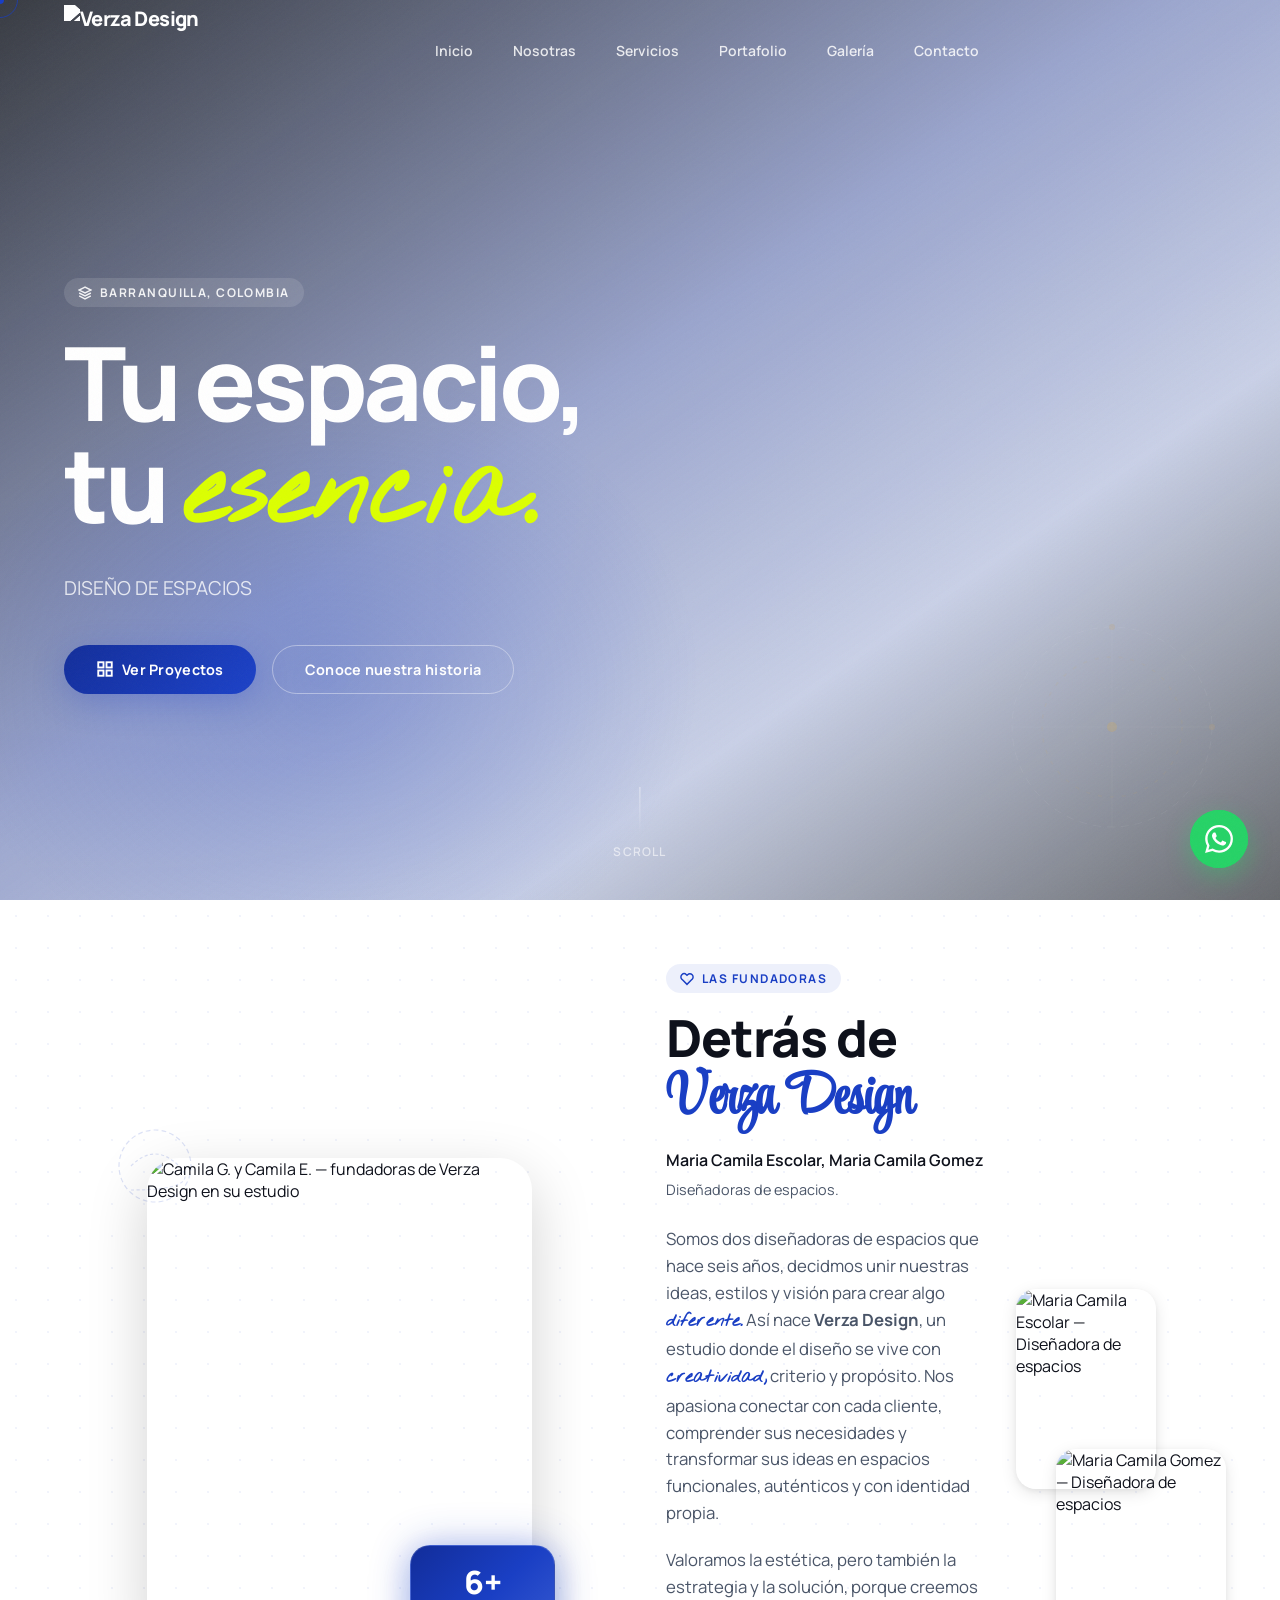
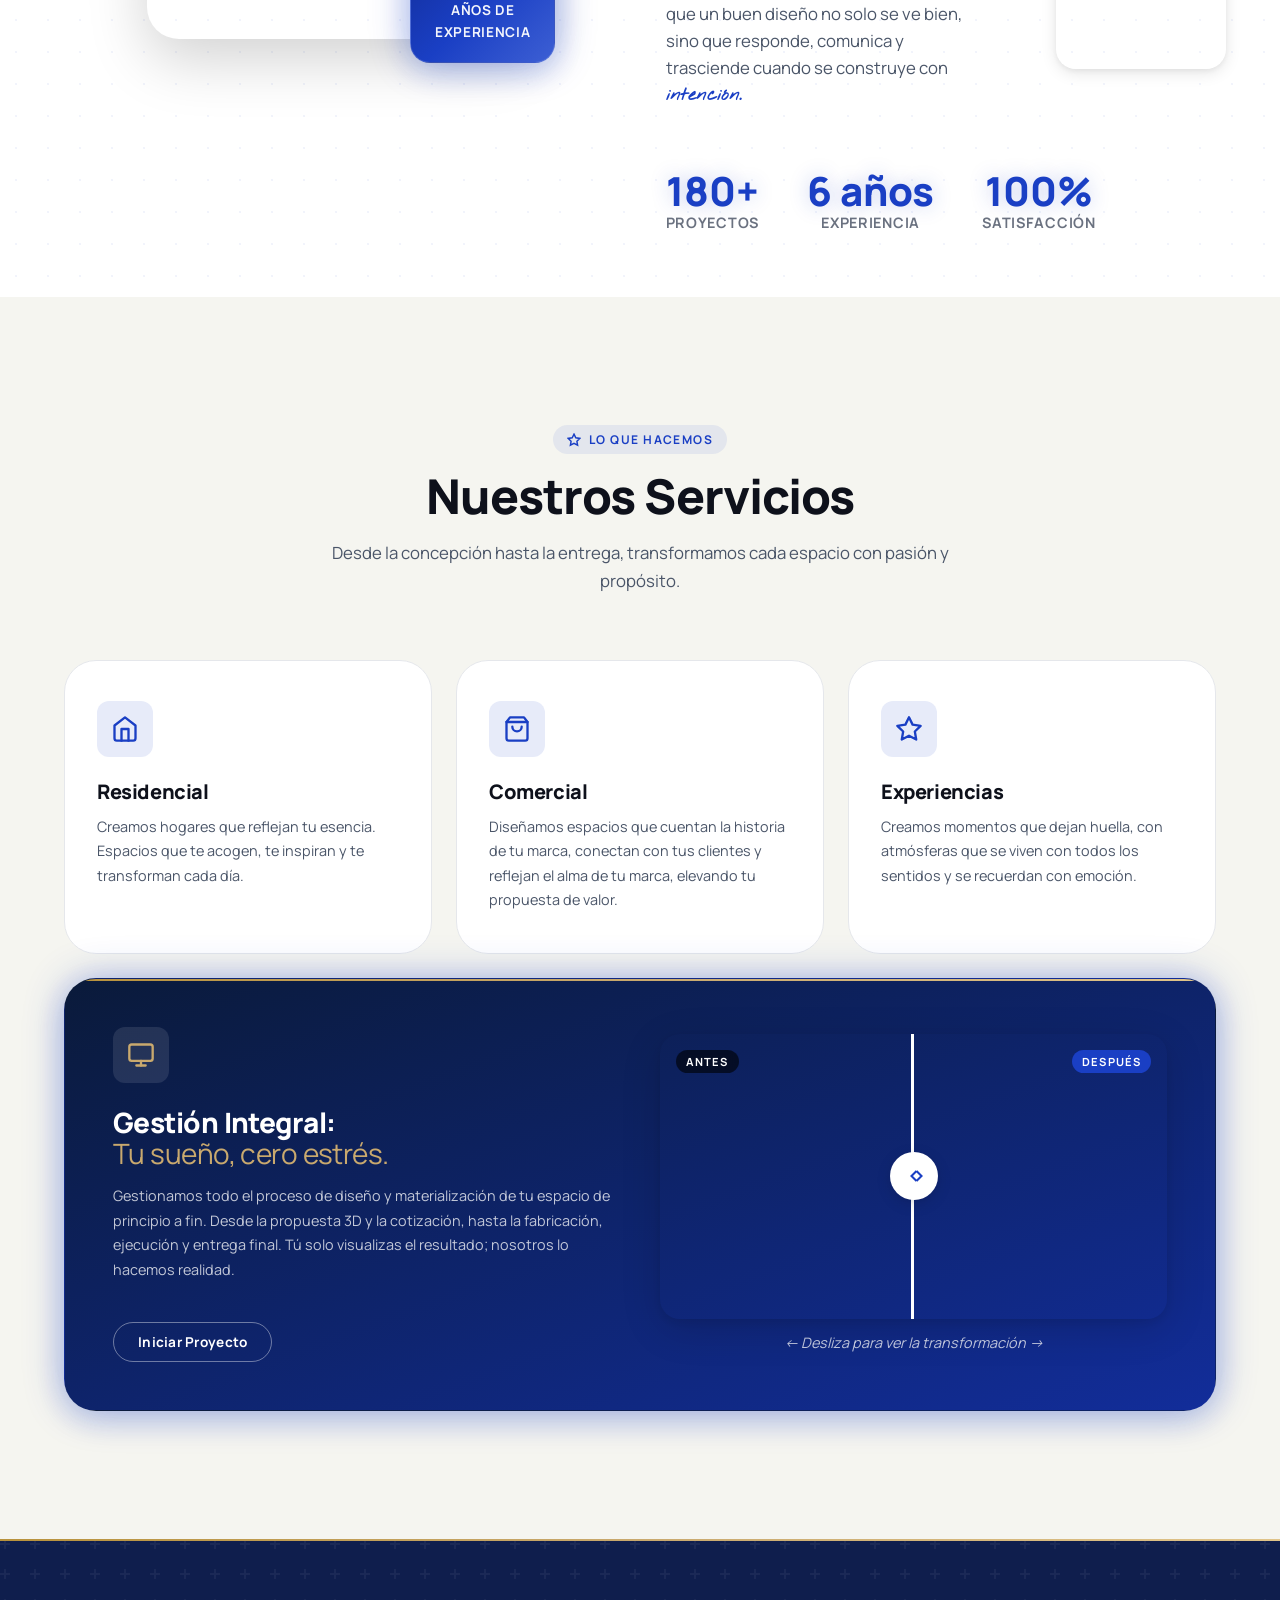
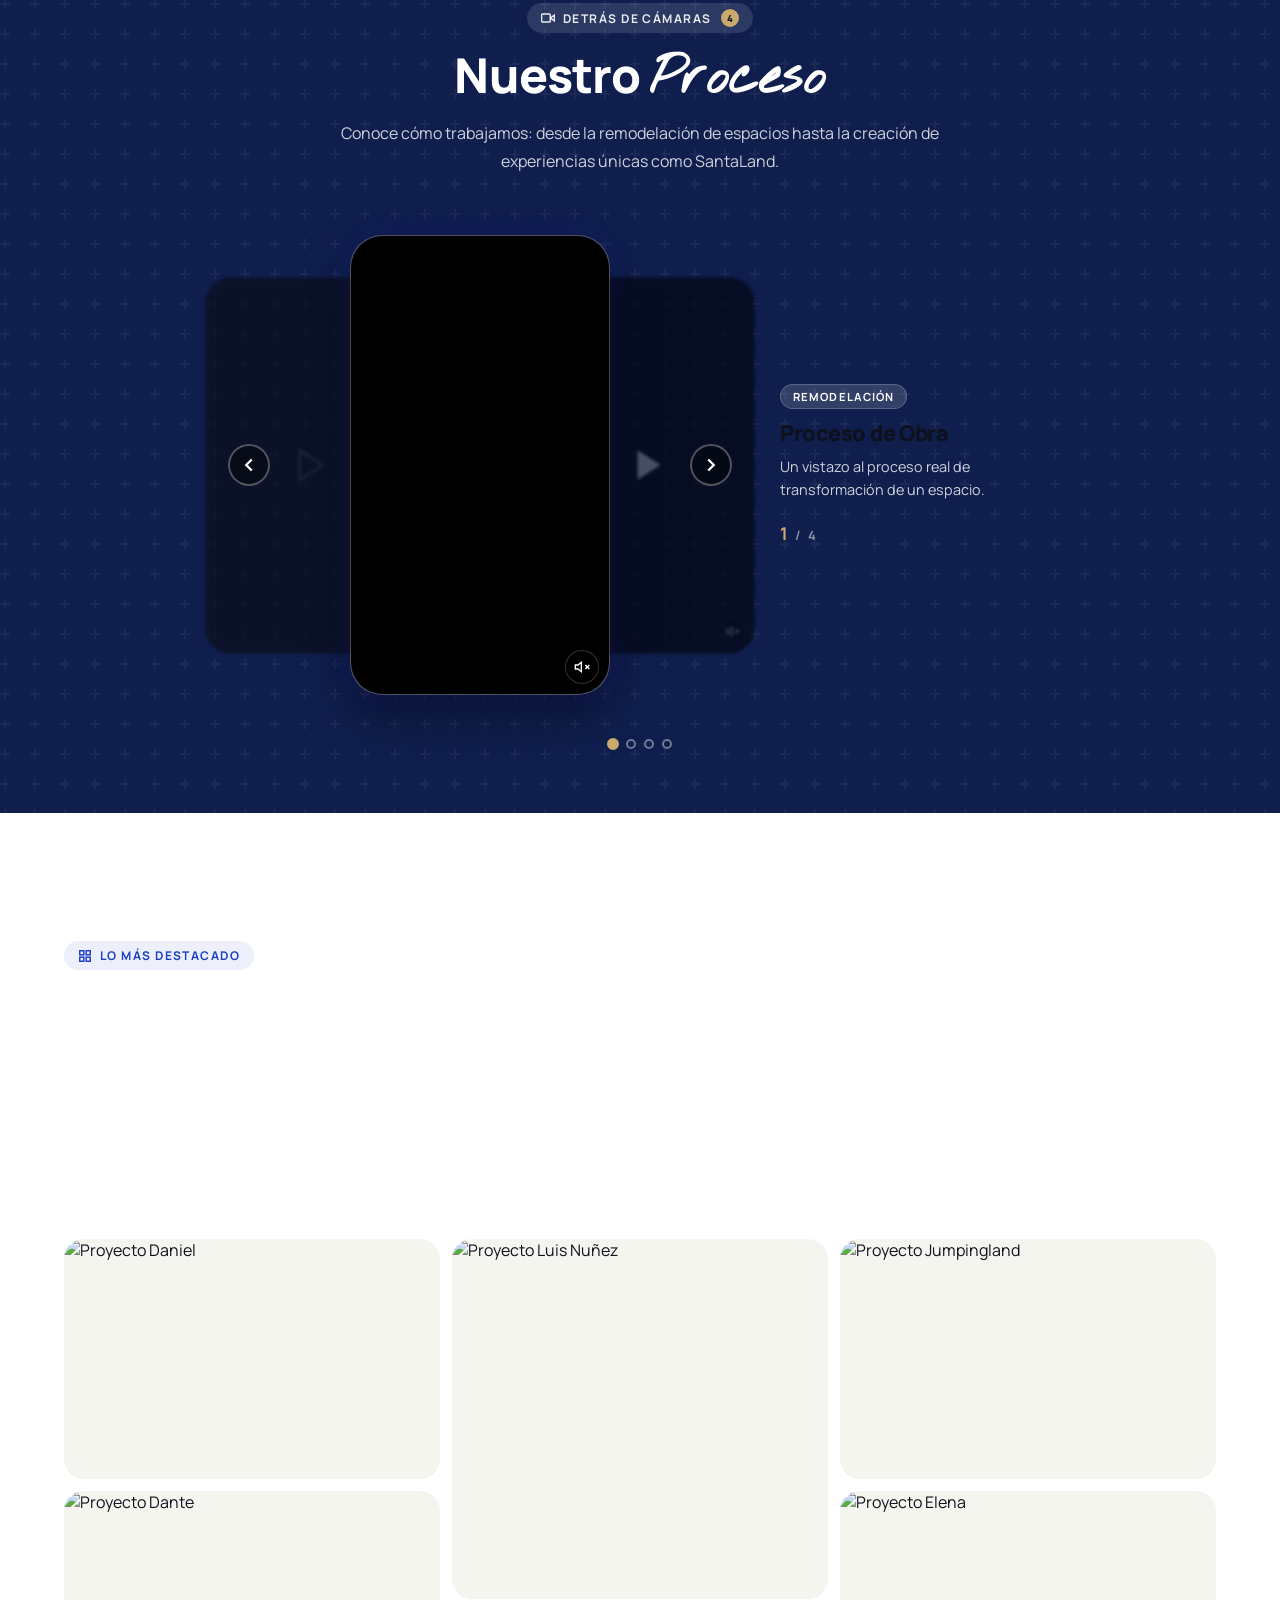
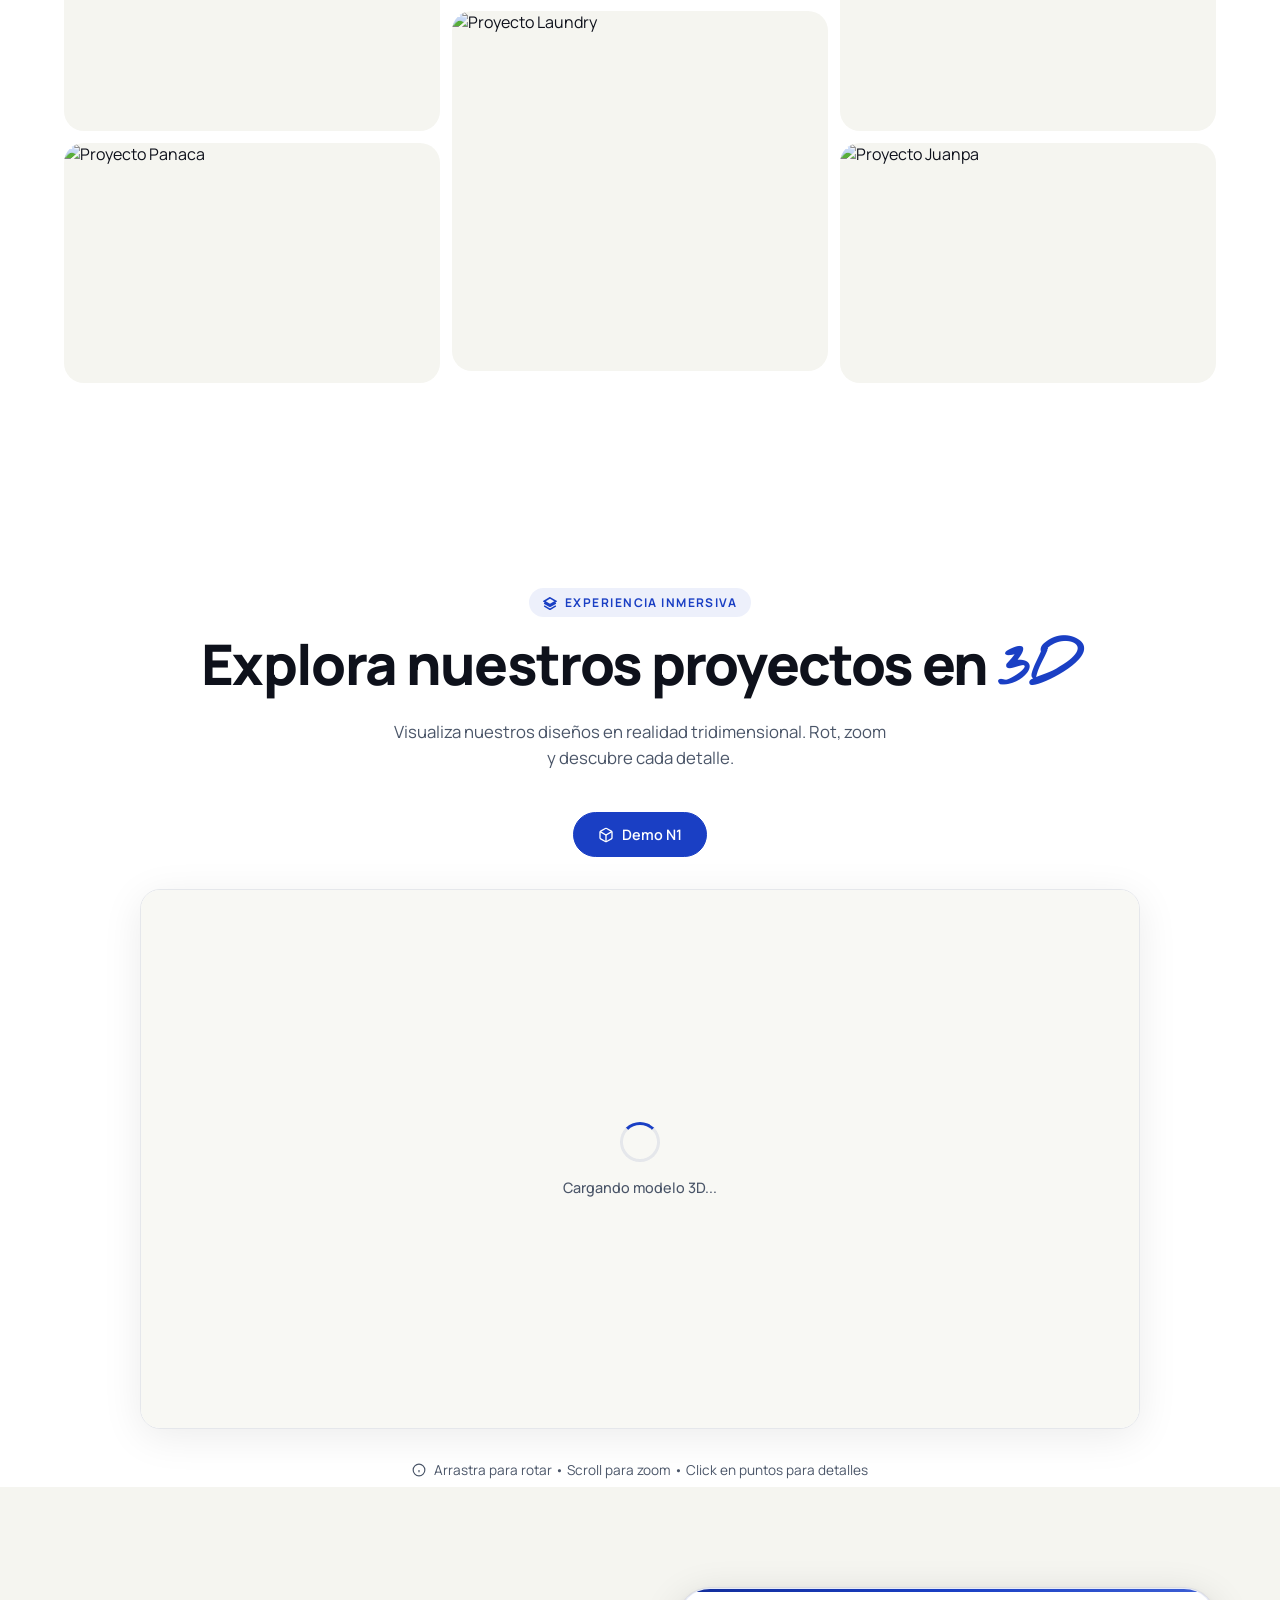
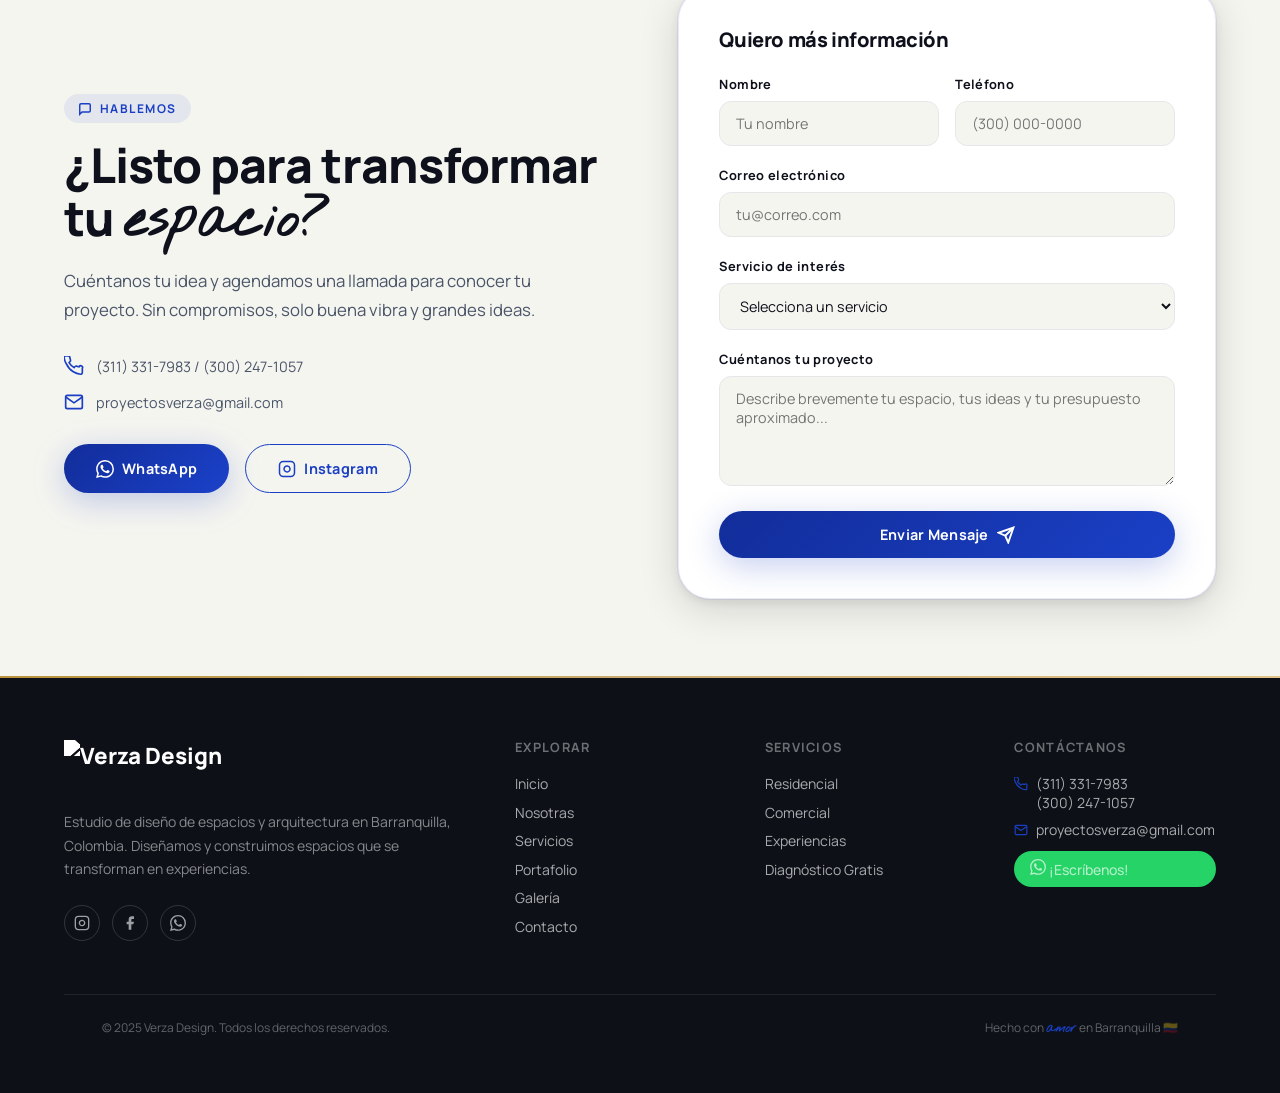
==== commit bbe033a1: "fix: add green color to hero esencia - add blue color to nosotras highlighted words - change portafo" ====
--- a/index.html
+++ b/index.html
@@ -135,7 +135,7 @@
 
           <h1>
             Tu espacio,<br>
-            tu <em class="brand-script">esencia.</em>
+            tu <em class="brand-script" style="color:#DCFF00;">esencia.</em>
           </h1>
 
           <p class="hero-subtitle">
@@ -239,8 +239,8 @@
               <div class="nosotras-text-block">
                 <p class="nosotras-text">
                   Somos dos diseñadoras de espacios que hace seis años, decidmos unir nuestras ideas, estilos y visión
-                  para crear algo <em class="brand-script" style="font-size:1.1em;">diferente.</em> Así nace <strong>Verza Design</strong>, un
-                  estudio donde el diseño se vive con <em class="brand-script" style="font-size:1.1em;">creatividad,</em> criterio y propósito.
+                  para crear algo <em class="brand-script" style="font-size:1.1em;color:var(--royal-blue);">diferente.</em> Así nace <strong>Verza Design</strong>, un
+                  estudio donde el diseño se vive con <em class="brand-script" style="font-size:1.1em;color:var(--royal-blue);">creatividad,</em> criterio y propósito.
                   Nos apasiona conectar con cada cliente, comprender sus necesidades y transformar sus ideas en espacios
                   funcionales, auténticos y con identidad propia.
                 </p>
@@ -248,7 +248,7 @@
                 <p class="nosotras-text">
                   Valoramos la estética, pero también la estrategia y la solución, porque creemos que un buen diseño no
                   solo se ve bien, sino que responde, comunica y trasciende cuando se construye con <em
-                    class="brand-script" style="font-size:1.1em;">intención.</em>
+                    class="brand-script" style="font-size:1.1em;color:var(--royal-blue);">intención.</em>
                 </p>
               </div>
 
@@ -573,7 +573,7 @@
               </svg>
               Lo más destacado
             </div>
-            <h2 id="portafolio-heading" class="reveal reveal-delay-1" style="font-weight:800;">Proyectos <span style="font-family:var(--font-script);font-size:1.1em;color:var(--royal-blue);">VERZA</span></h2>
+            <h2 id="portafolio-heading" class="reveal reveal-delay-1" style="font-weight:800;">Proyectos <span class="brand-script" style="font-size:1.1em;color:var(--royal-blue);">VERZA</span></h2>
             <p class="reveal reveal-delay-2" style="max-width:480px;">Una selección curada de nuestros mejores trabajos.
               Explora la galería completa para ver todos los proyectos.</p>
           </div>
@@ -950,15 +950,14 @@
             <span>¡Escríbenos!</span>
           </a>
         </div>
+        </div>
+
+        <div class="footer-bottom">
+          <span>© 2025 Verza Design. Todos los derechos reservados.</span>
+          <span>Hecho con <em class="brand-script" style="font-size:1.1em;color:var(--royal-blue);">amor</em> en
+            Barranquilla 🇨🇴</span>
+        </div>
       </div>
-
-    </div>
-
-    <div class="footer-bottom">
-      <span>© 2025 Verza Design. Todos los derechos reservados.</span>
-      <span>Hecho con <em class="brand-script" style="font-size:1.1em;color:var(--royal-blue);">amor</em> en
-        Barranquilla 🇨🇴</span>
-    </div>
     </div>
   </footer>
 
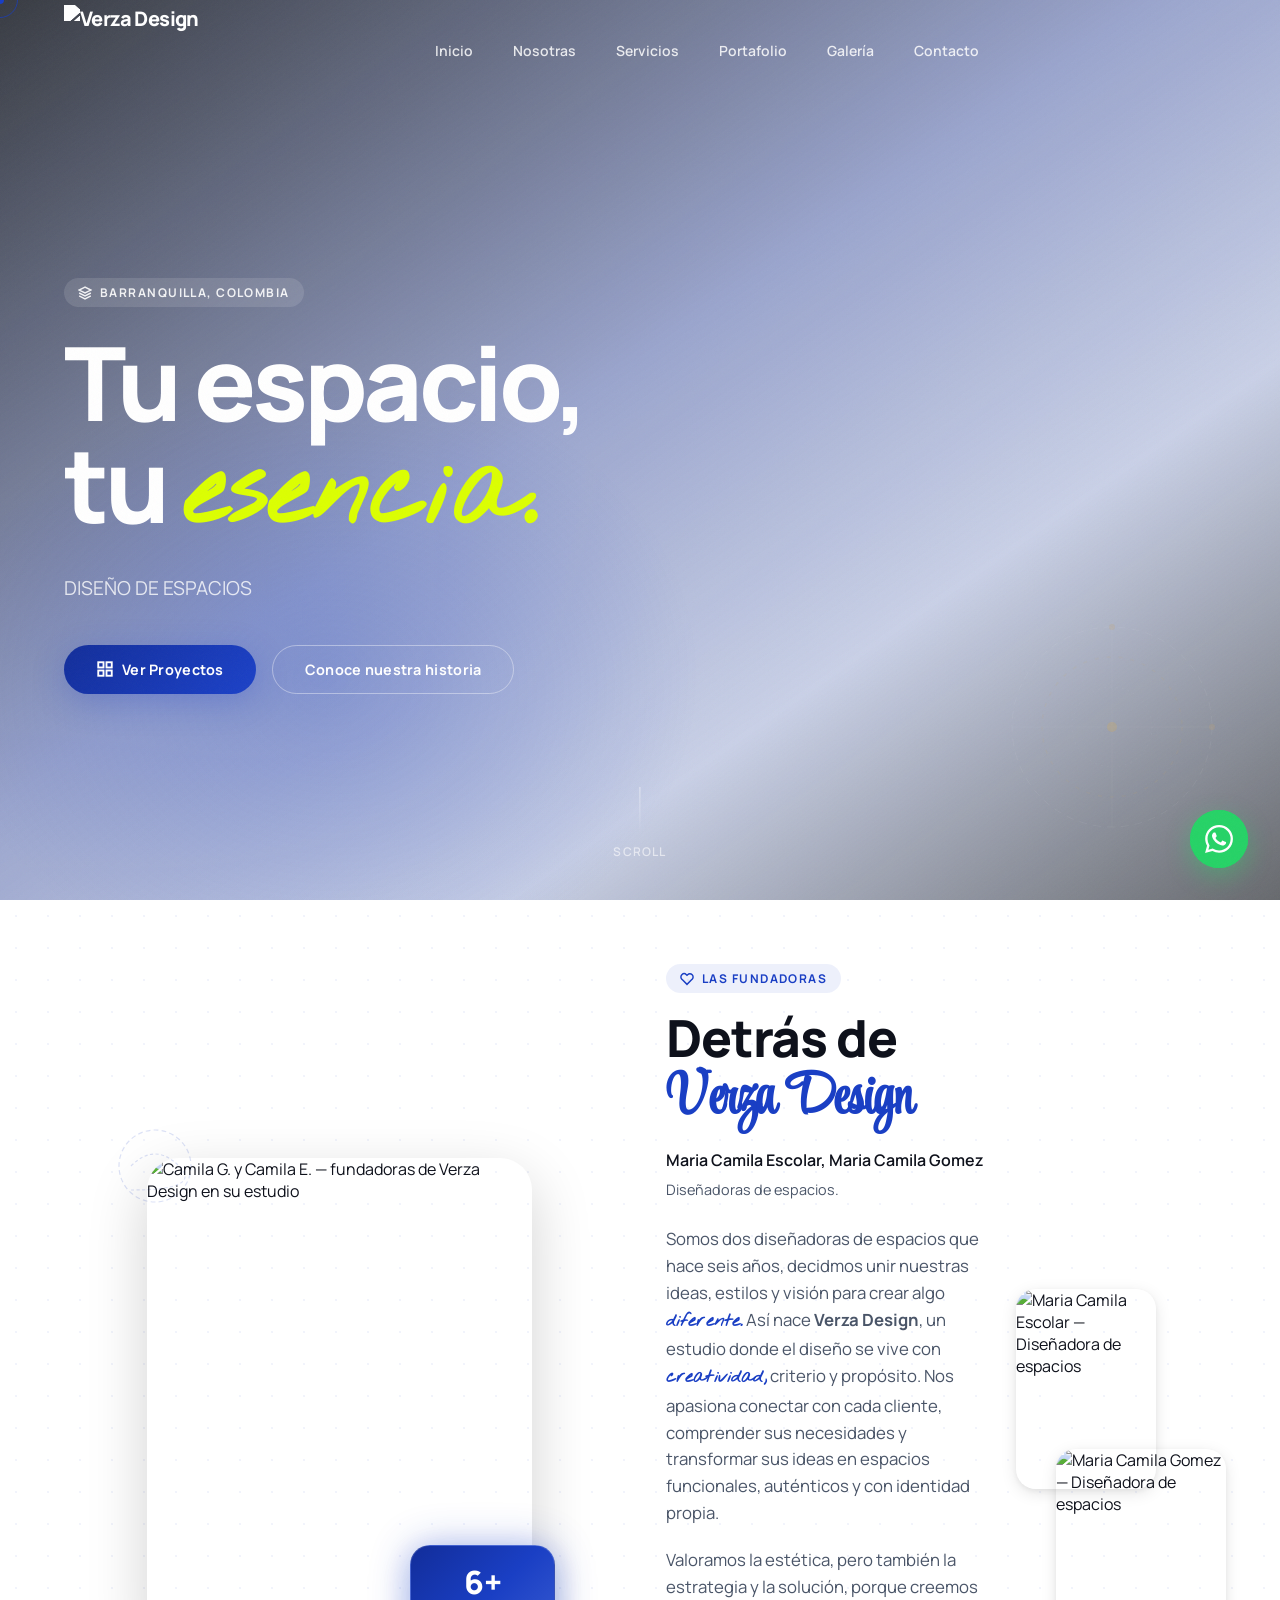
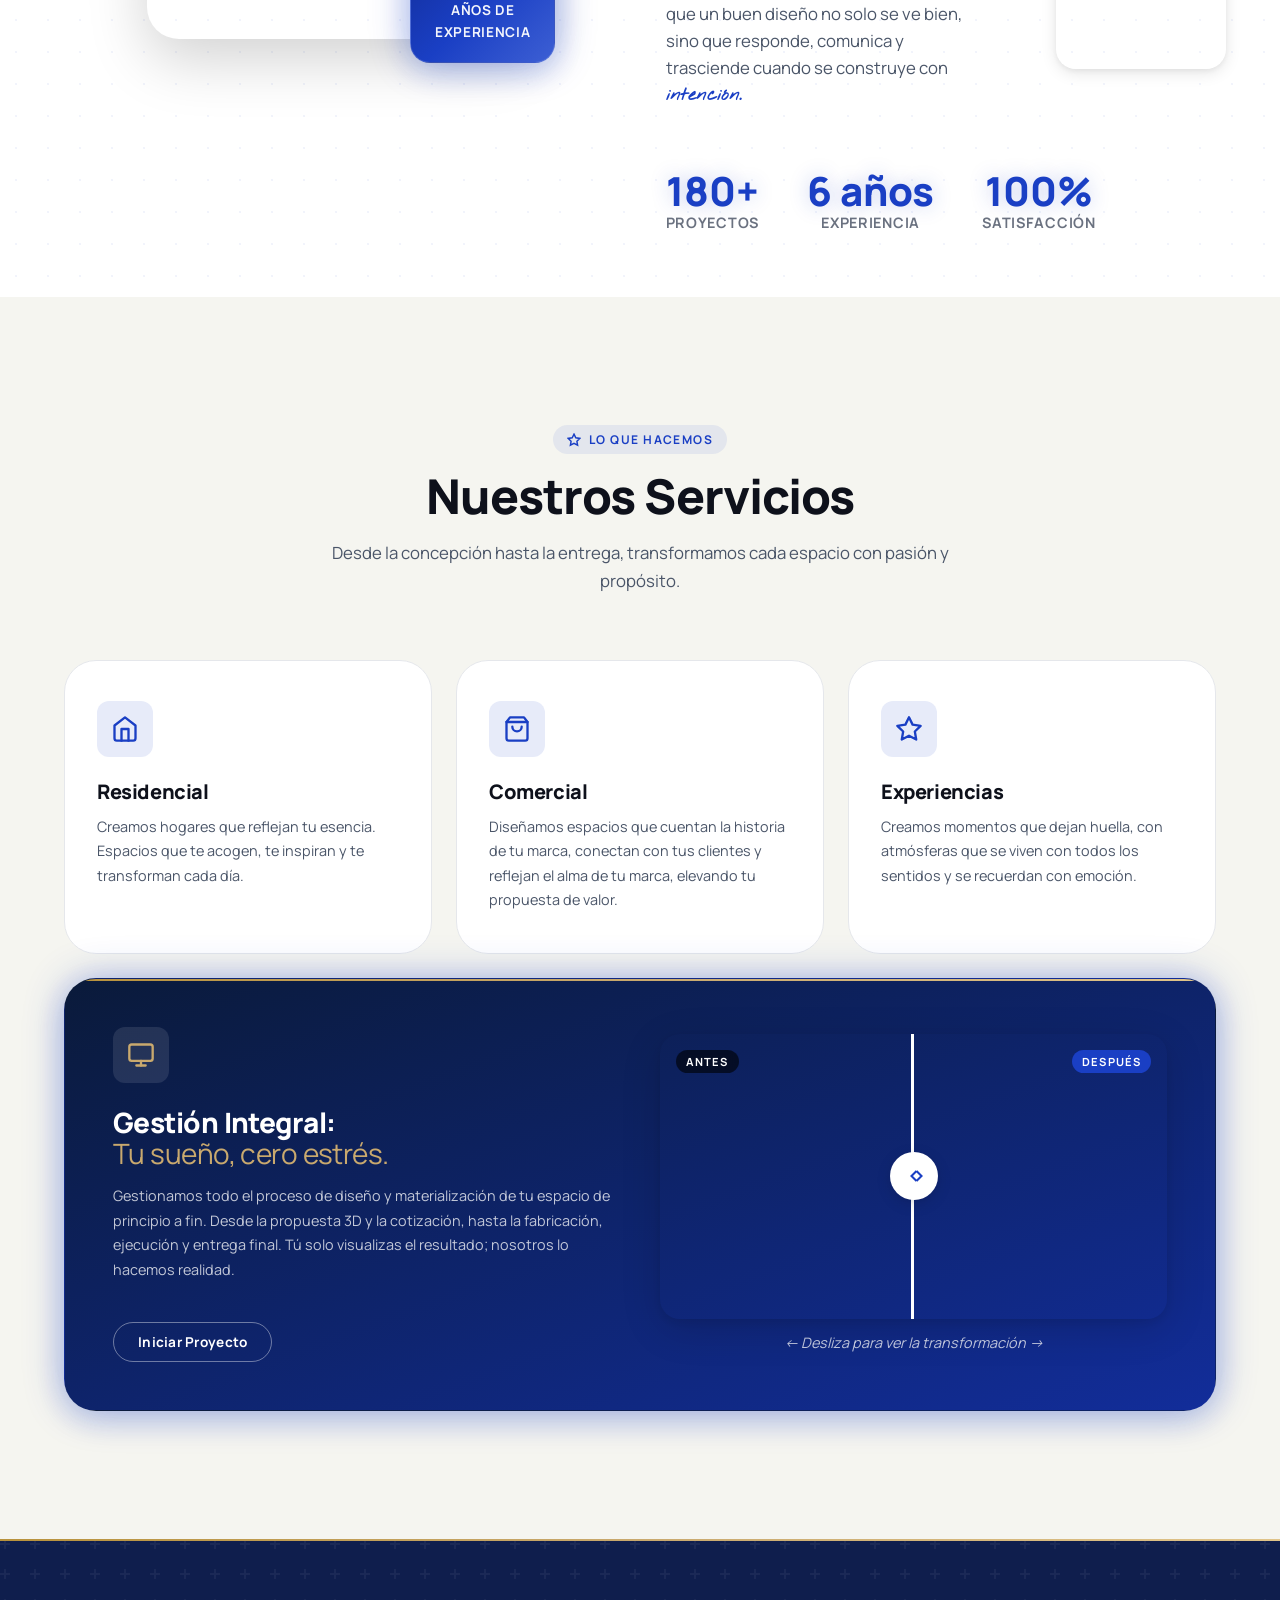
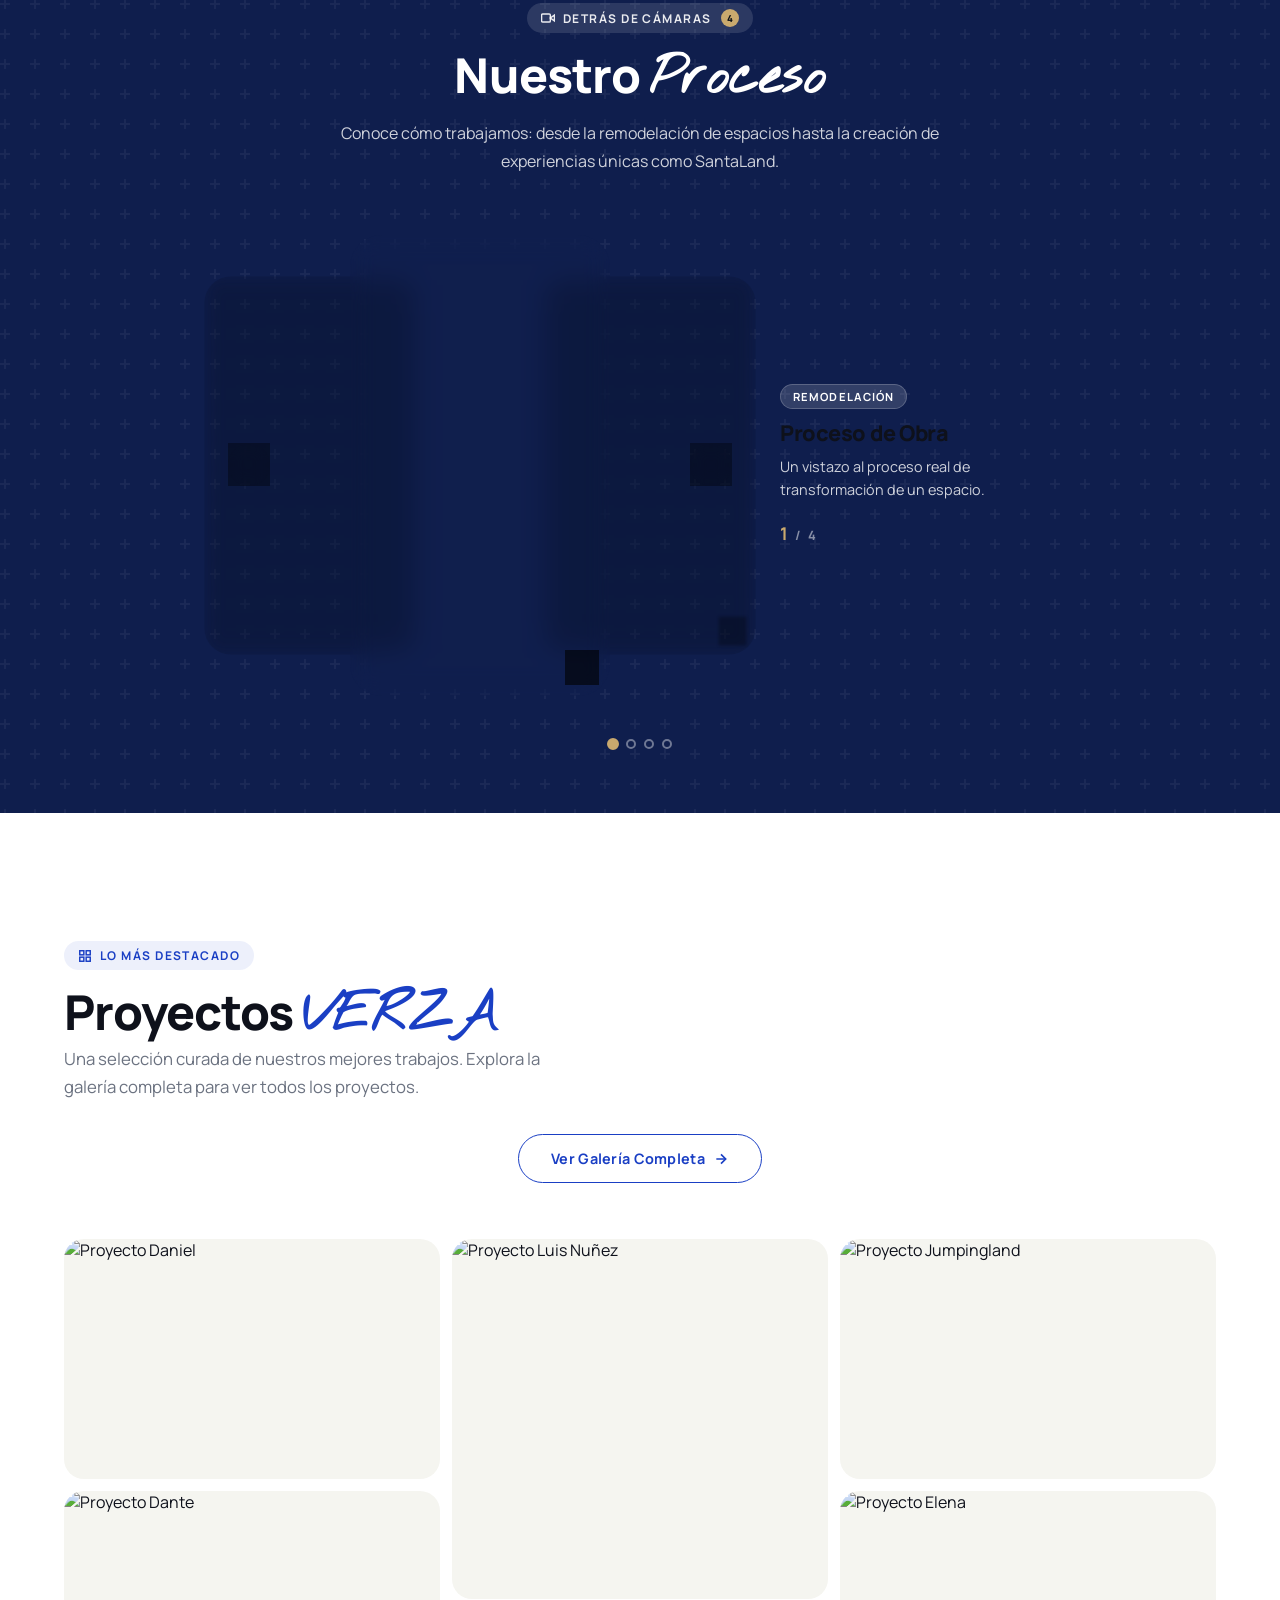
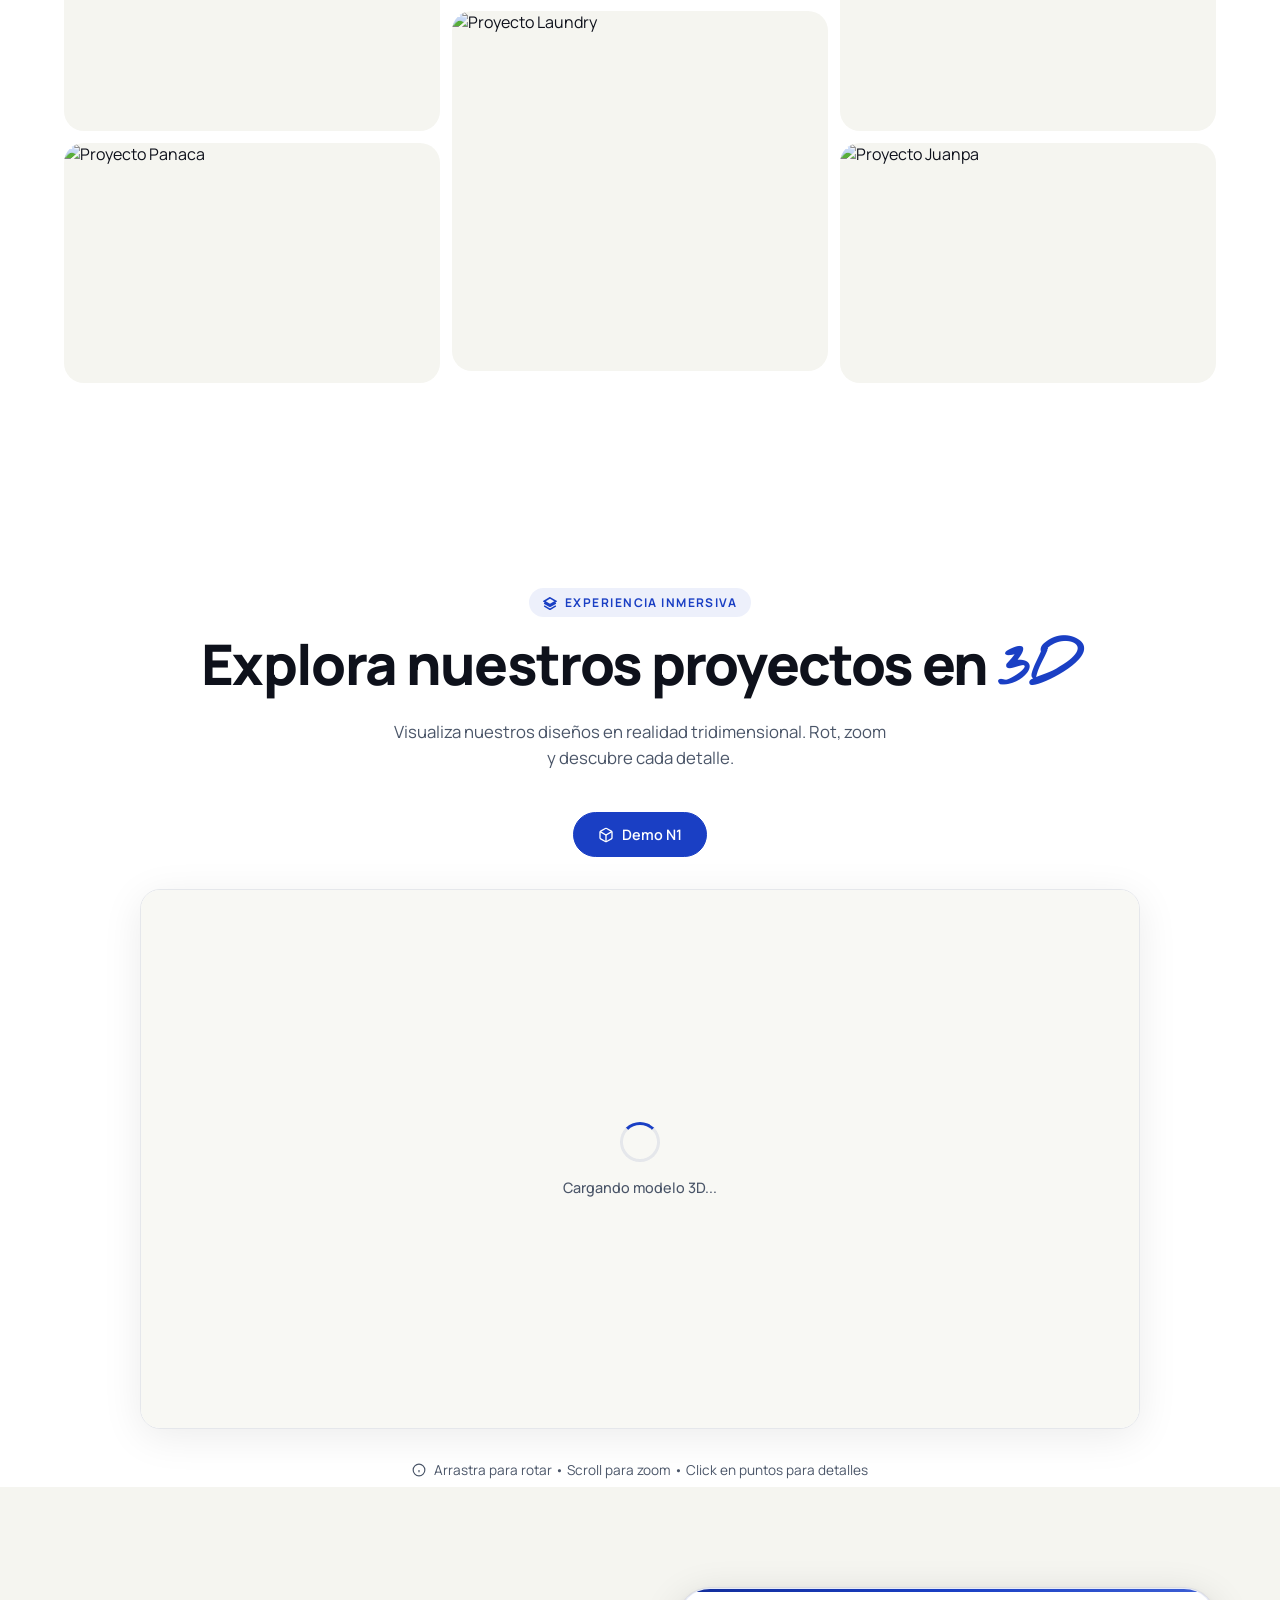
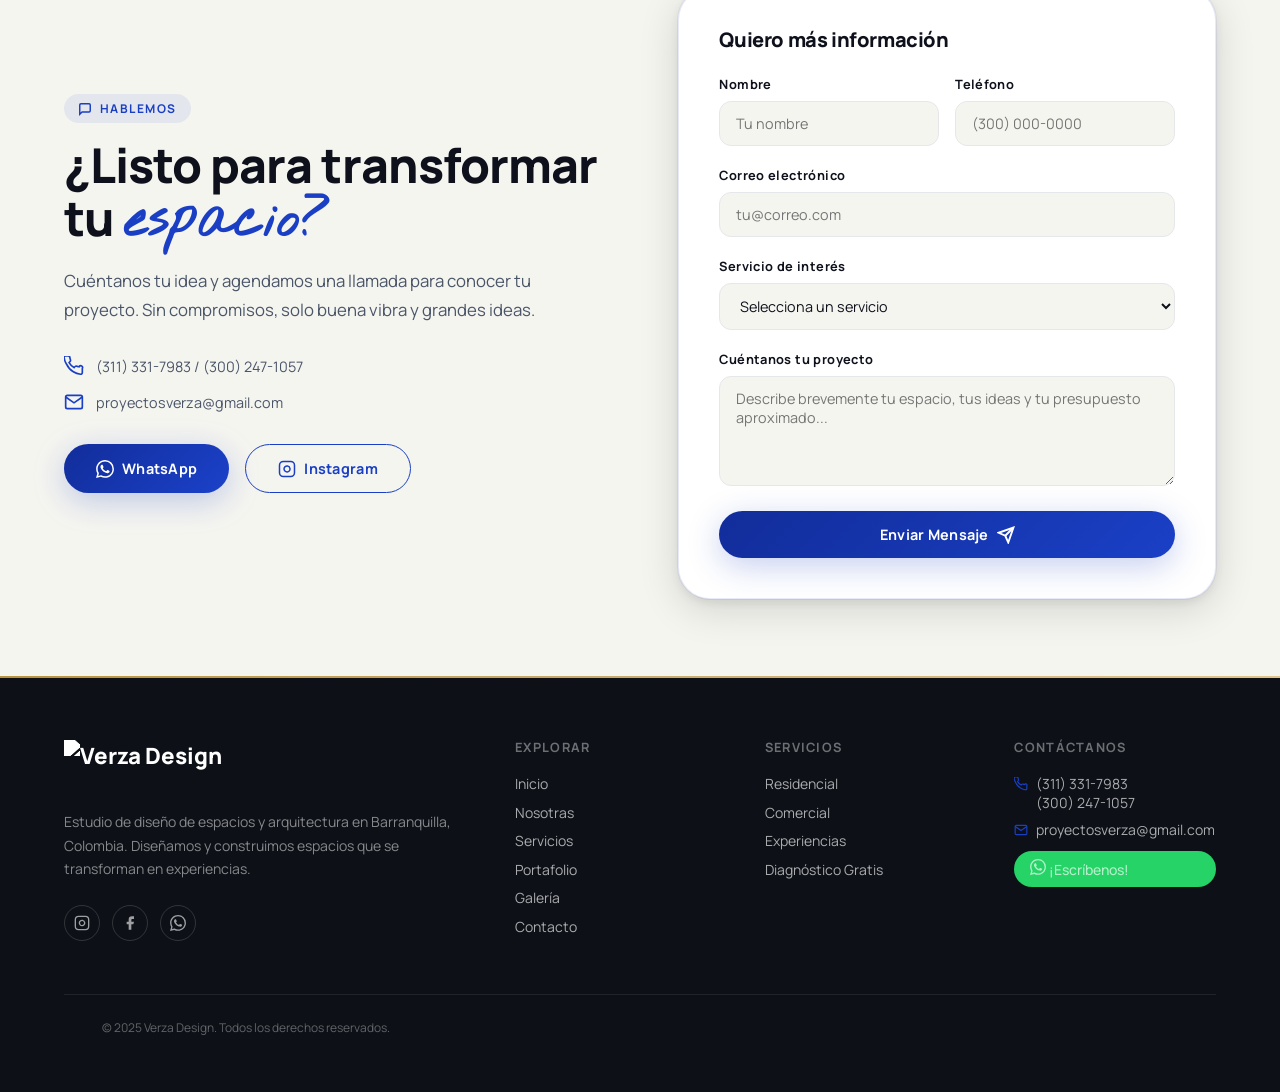
==== commit db733864: "fix: add blue color to espacio in contacto section - remove problematic footer text from both pages" ====
--- a/index.html
+++ b/index.html
@@ -767,7 +767,7 @@
               Hablemos
             </div>
             <h2 id="contacto-heading">¿Listo para transformar tu <em class="brand-script"
-                style="font-size:1.1em;">espacio?</em></h2>
+                style="font-size:1.1em;color:var(--royal-blue);">espacio?</em></h2>
             <p>Cuéntanos tu idea y agendamos una llamada para conocer tu proyecto. Sin compromisos, solo buena vibra y
               grandes
               ideas.</p>
@@ -954,8 +954,6 @@
 
         <div class="footer-bottom">
           <span>© 2025 Verza Design. Todos los derechos reservados.</span>
-          <span>Hecho con <em class="brand-script" style="font-size:1.1em;color:var(--royal-blue);">amor</em> en
-            Barranquilla 🇨🇴</span>
         </div>
       </div>
     </div>
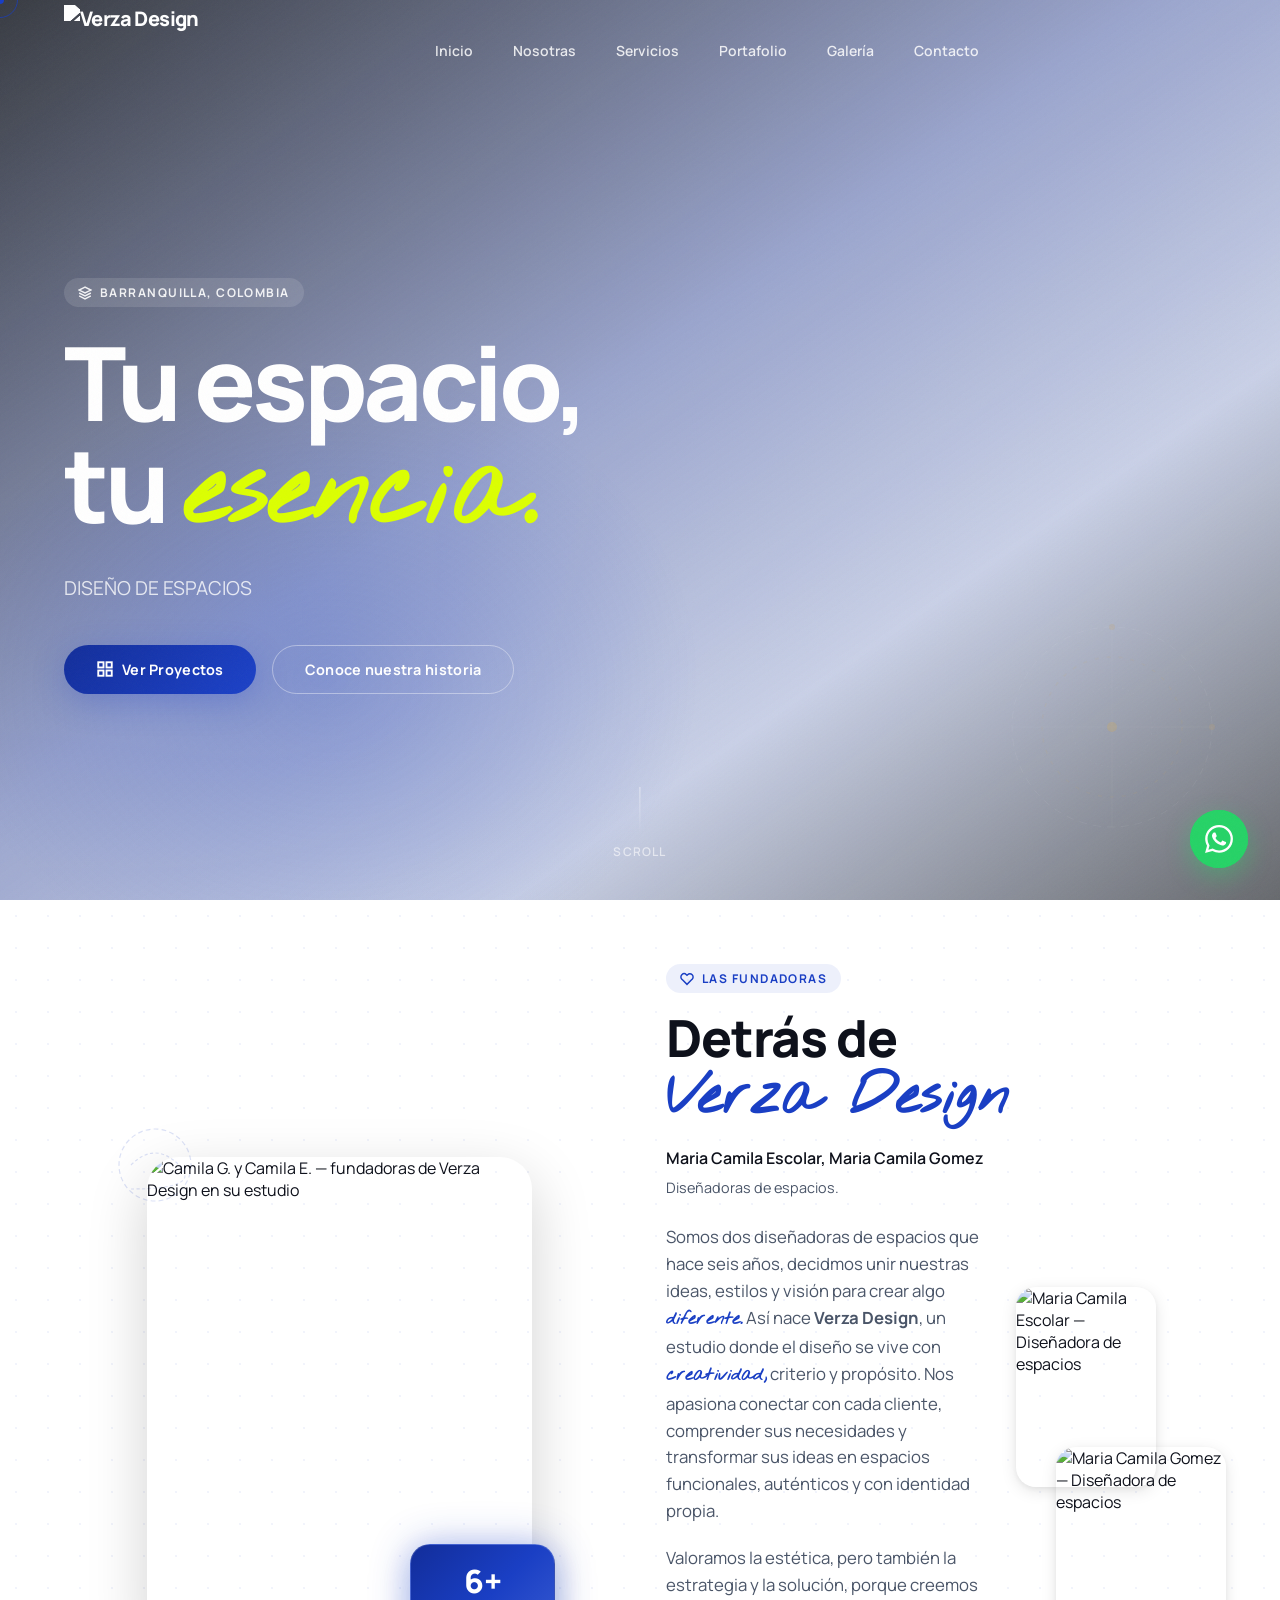
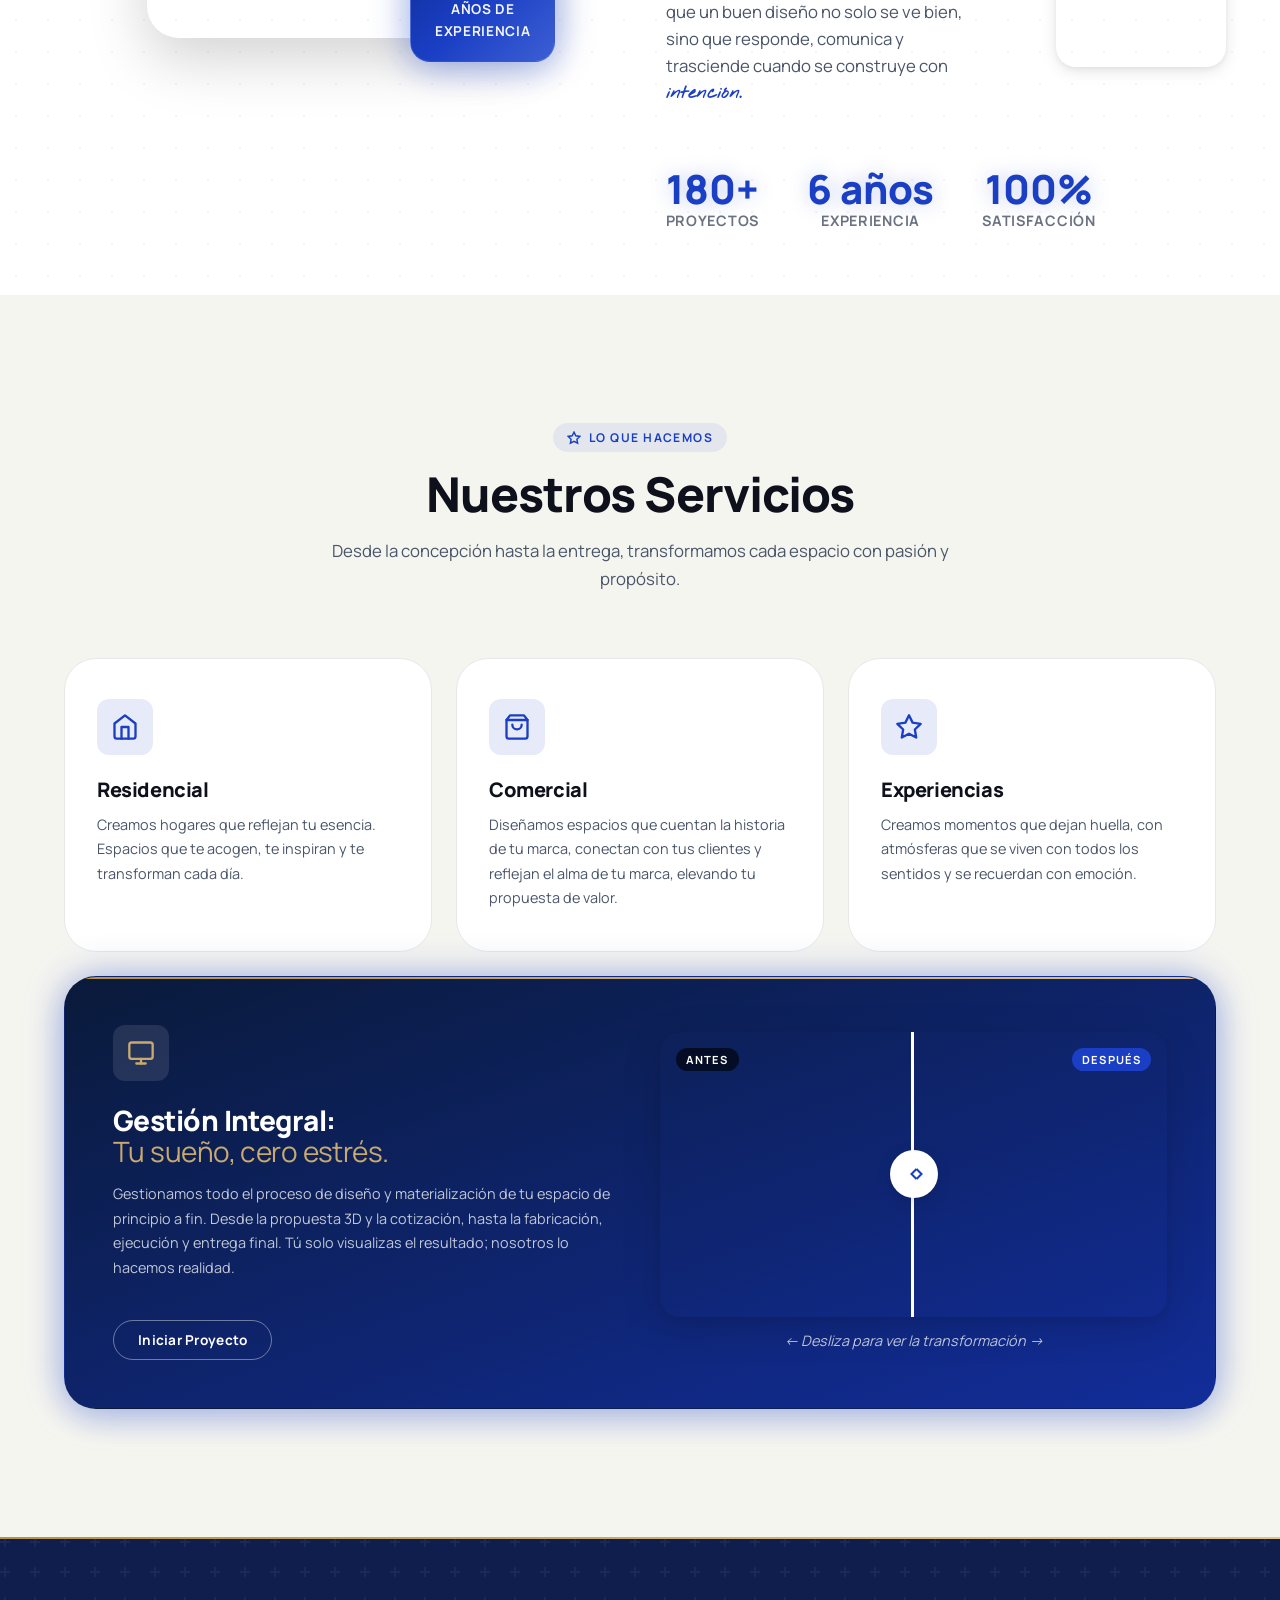
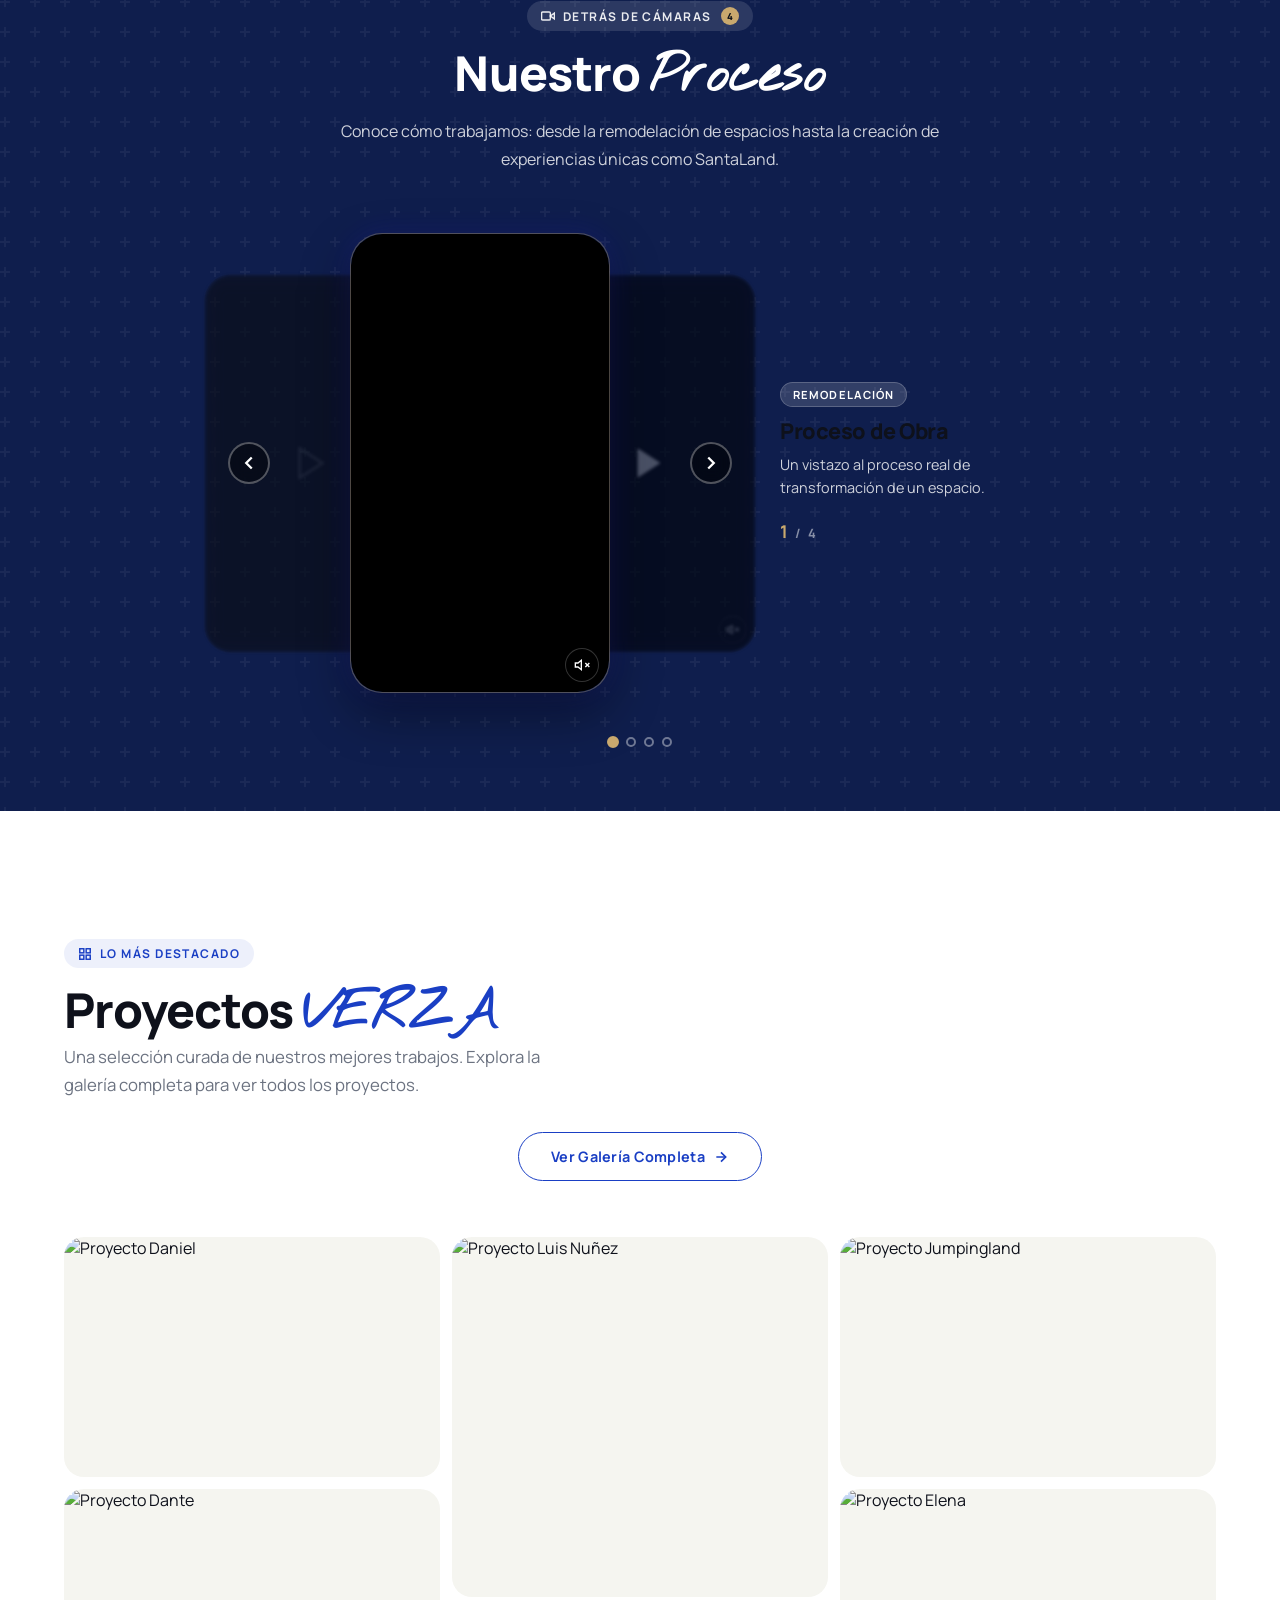
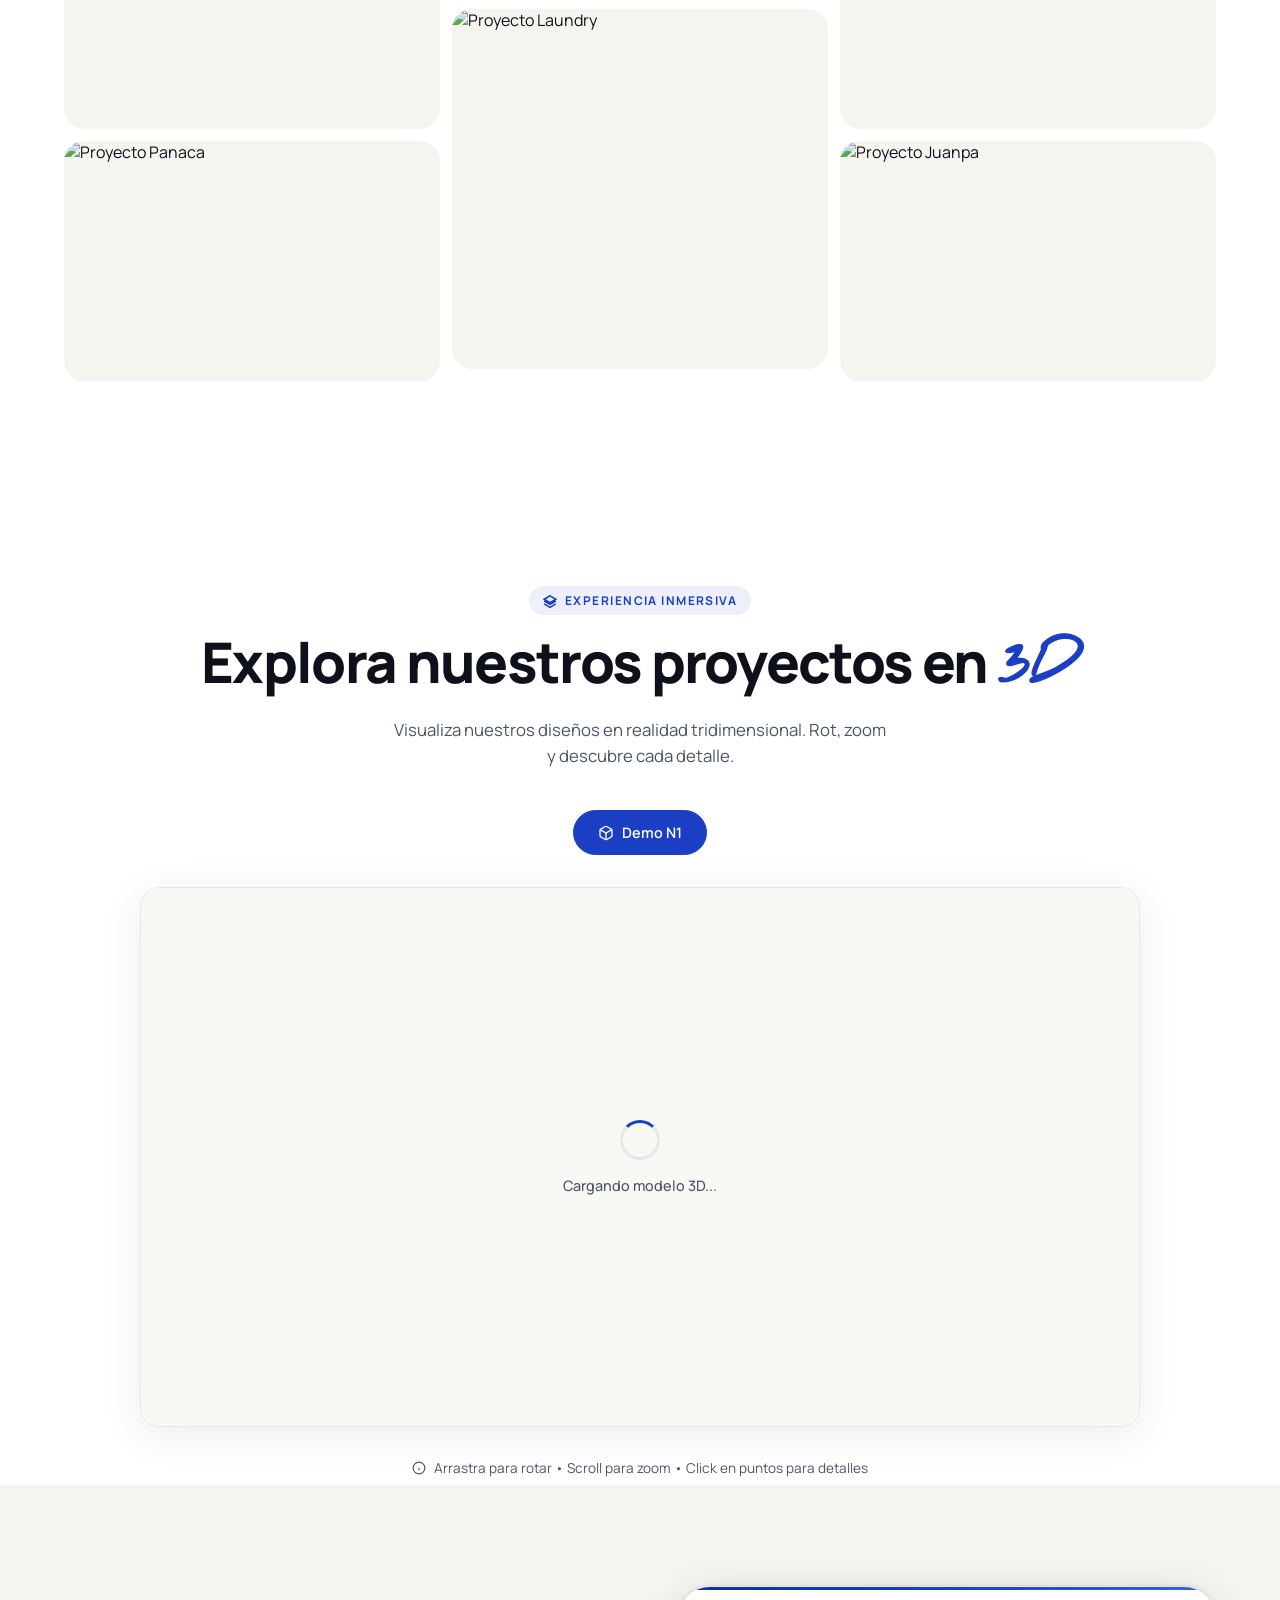
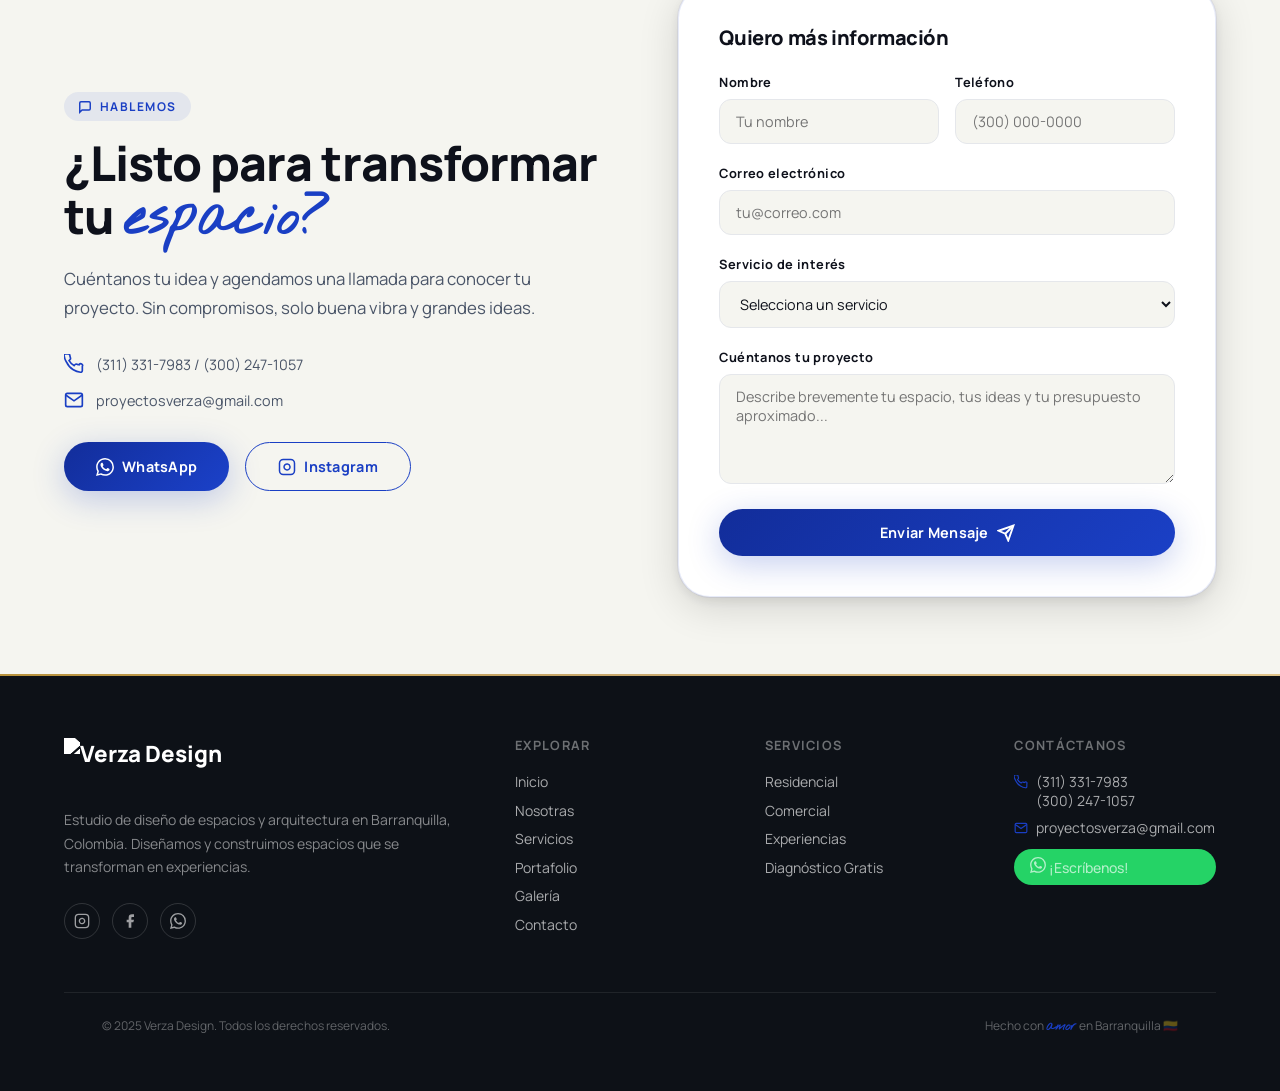
==== commit 2fbef6e9: "fix: change Verza Design in nosotras to brand-script - restore footer text with proper styling" ====
--- a/index.html
+++ b/index.html
@@ -224,7 +224,7 @@
             </div>
 
             <h2 id="nosotras-heading">
-              Detrás de<br><span style="font-family:var(--font-script);font-size:1.1em;color:var(--royal-blue);">Verza Design</span>
+              Detrás de<br><span class="brand-script" style="font-size:1.1em;color:var(--royal-blue);">Verza Design</span>
             </h2>
 
             <!-- Founders names -->
@@ -954,6 +954,7 @@
 
         <div class="footer-bottom">
           <span>© 2025 Verza Design. Todos los derechos reservados.</span>
+          <span>Hecho con <em class="brand-script" style="font-size:1.1em;color:var(--royal-blue);">amor</em> en Barranquilla 🇨🇴</span>
         </div>
       </div>
     </div>
--- a/css/style.css
+++ b/css/style.css
@@ -2102,10 +2102,13 @@
   box-sizing: border-box;
 }
 
-.footer-bottom span {
-  white-space: nowrap;
-  overflow: visible;
-  text-overflow: clip;
+.footer-bottom span:first-child {
+  margin-right: auto;
+}
+
+.footer-bottom span:last-child {
+  white-space: normal;
+  text-align: right;
 }
 
 @media (max-width: 600px) {
@@ -2114,6 +2117,12 @@
     text-align: center;
     justify-content: center;
     gap: 0.5rem;
+  }
+  
+  .footer-bottom span:first-child,
+  .footer-bottom span:last-child {
+    margin-right: 0;
+    text-align: center;
   }
 }
 
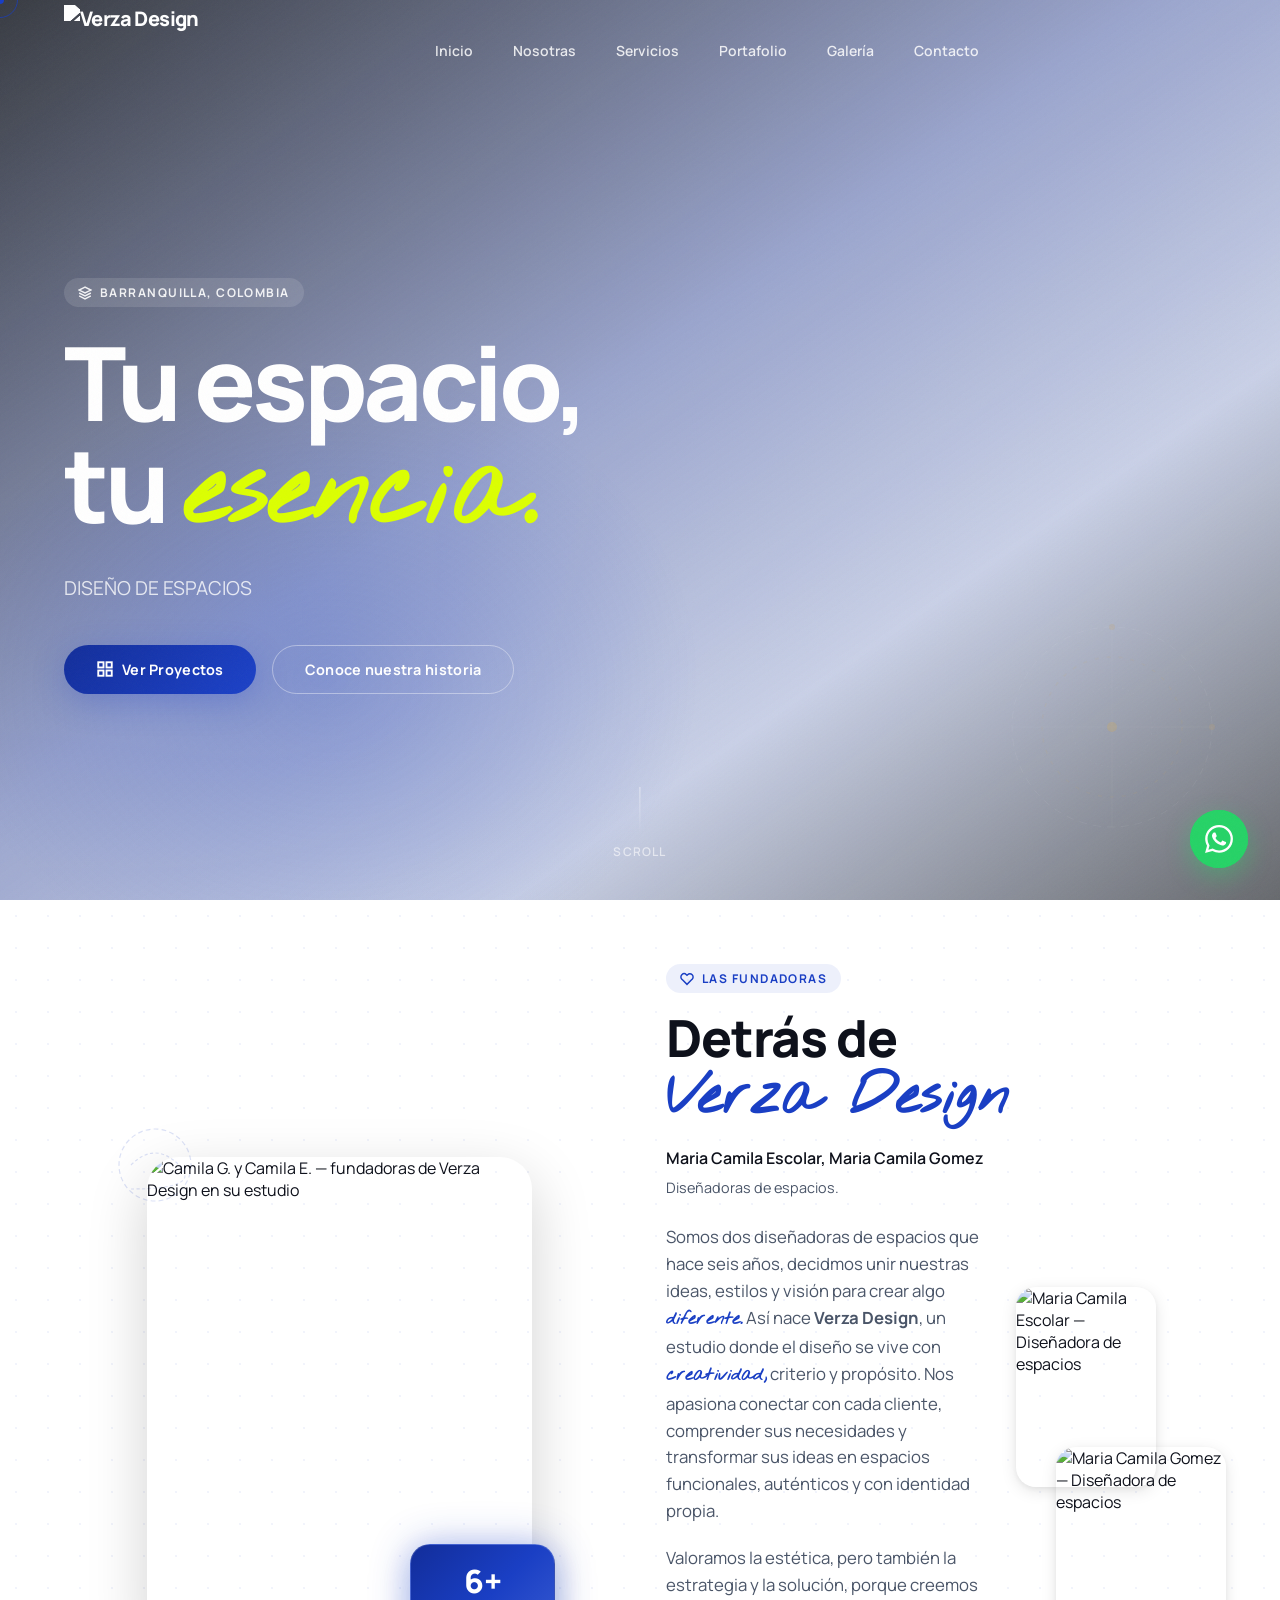
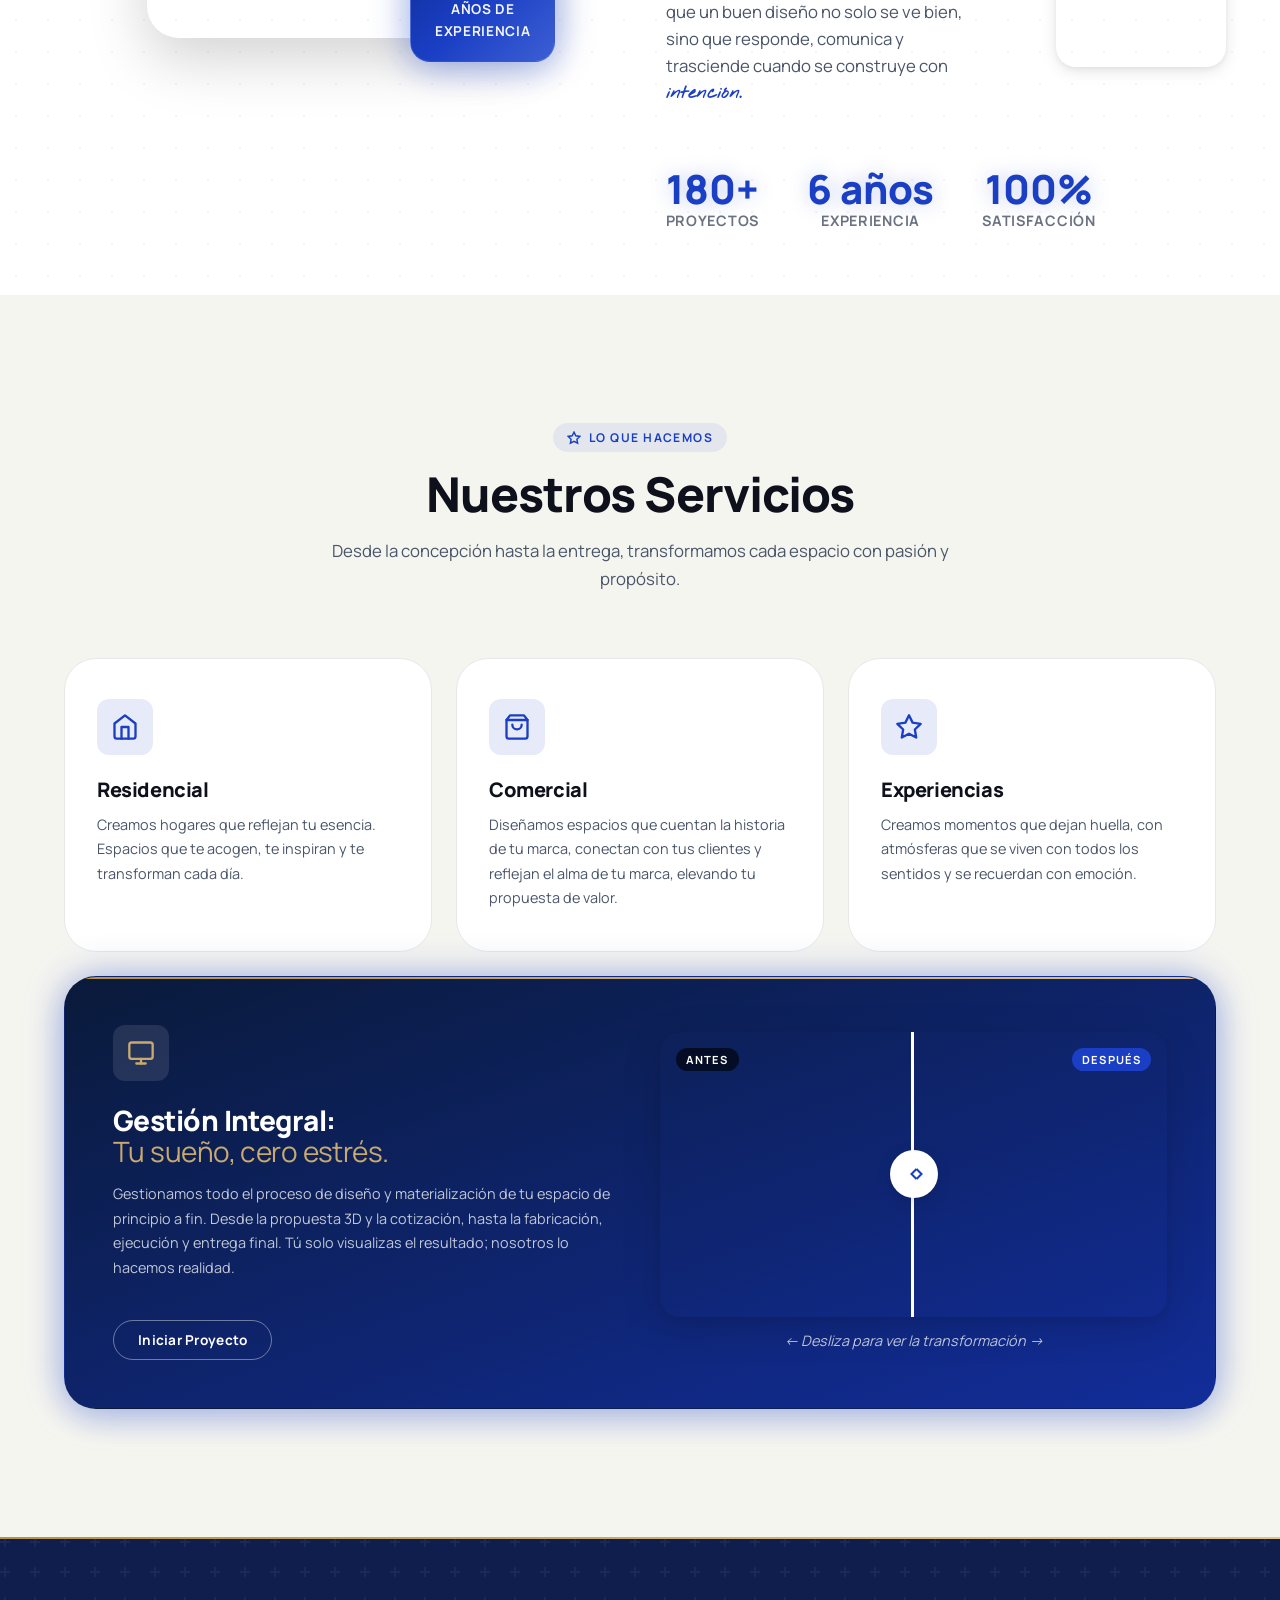
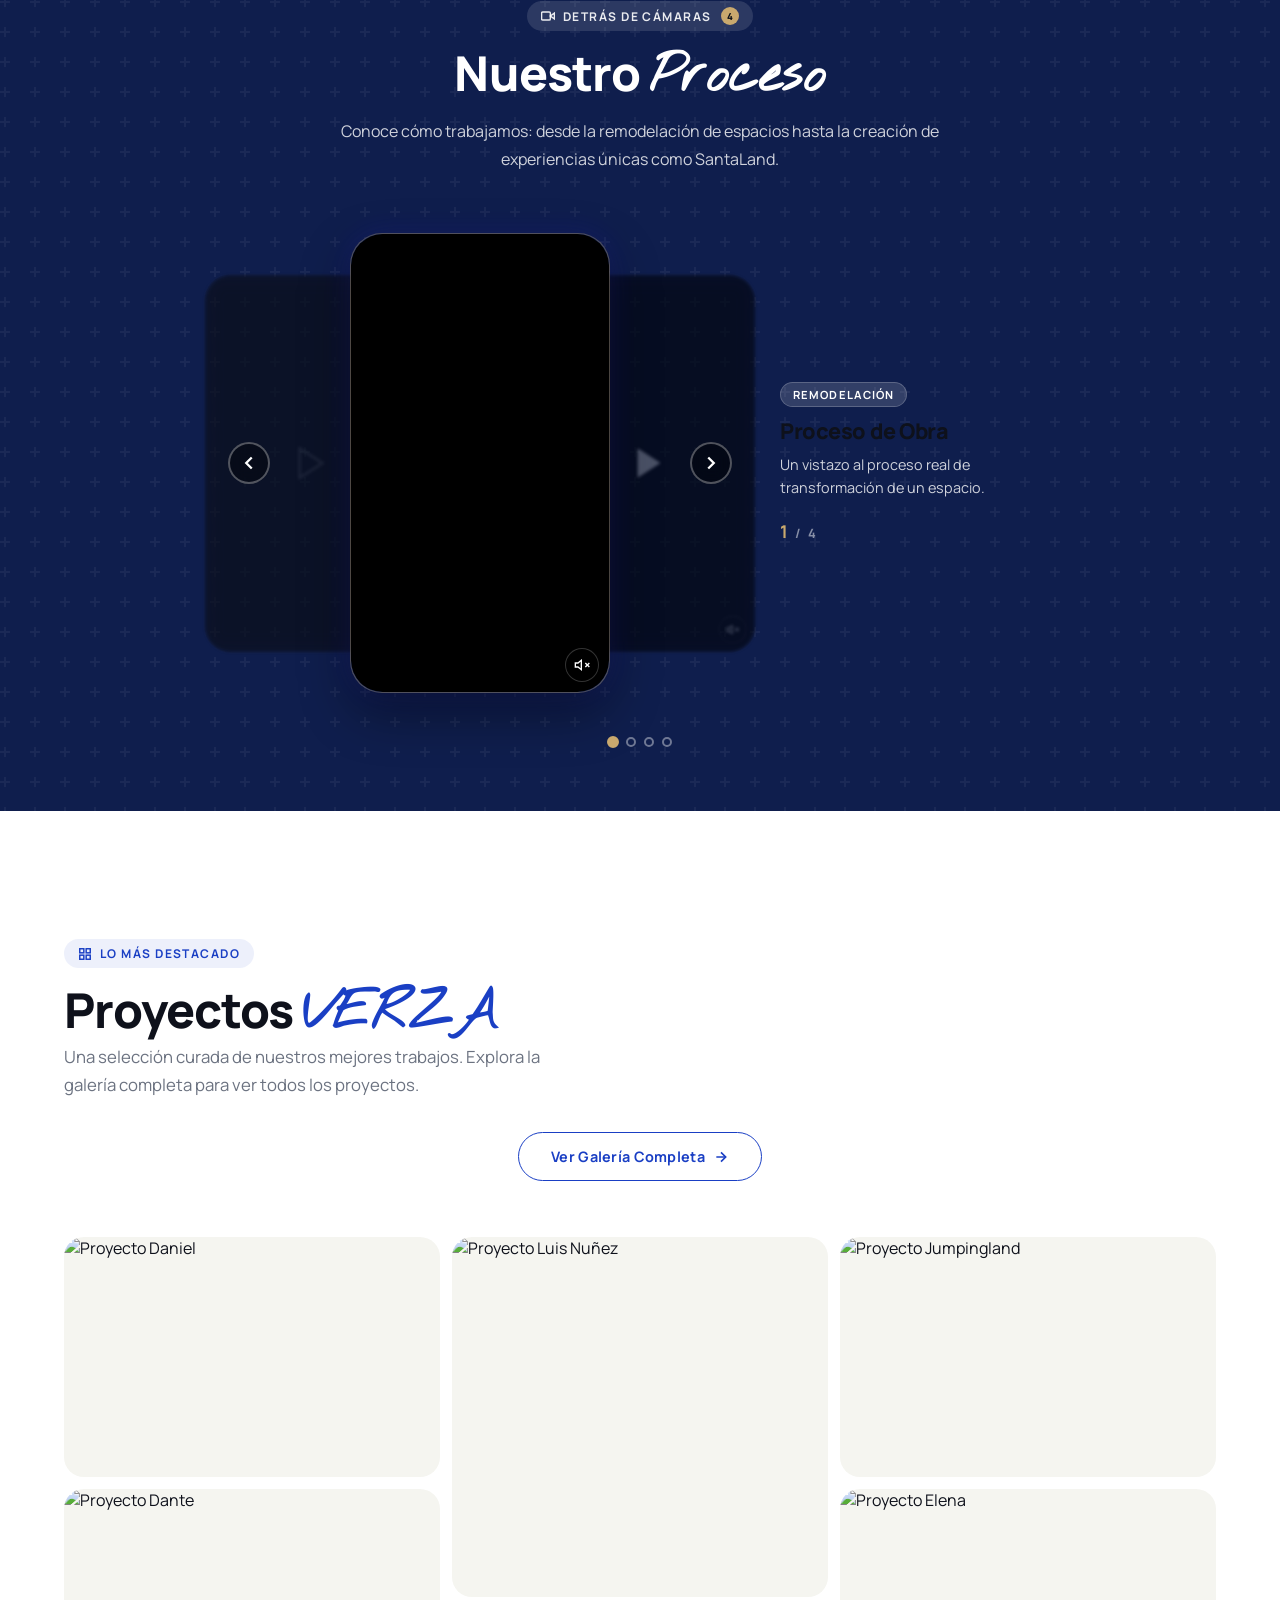
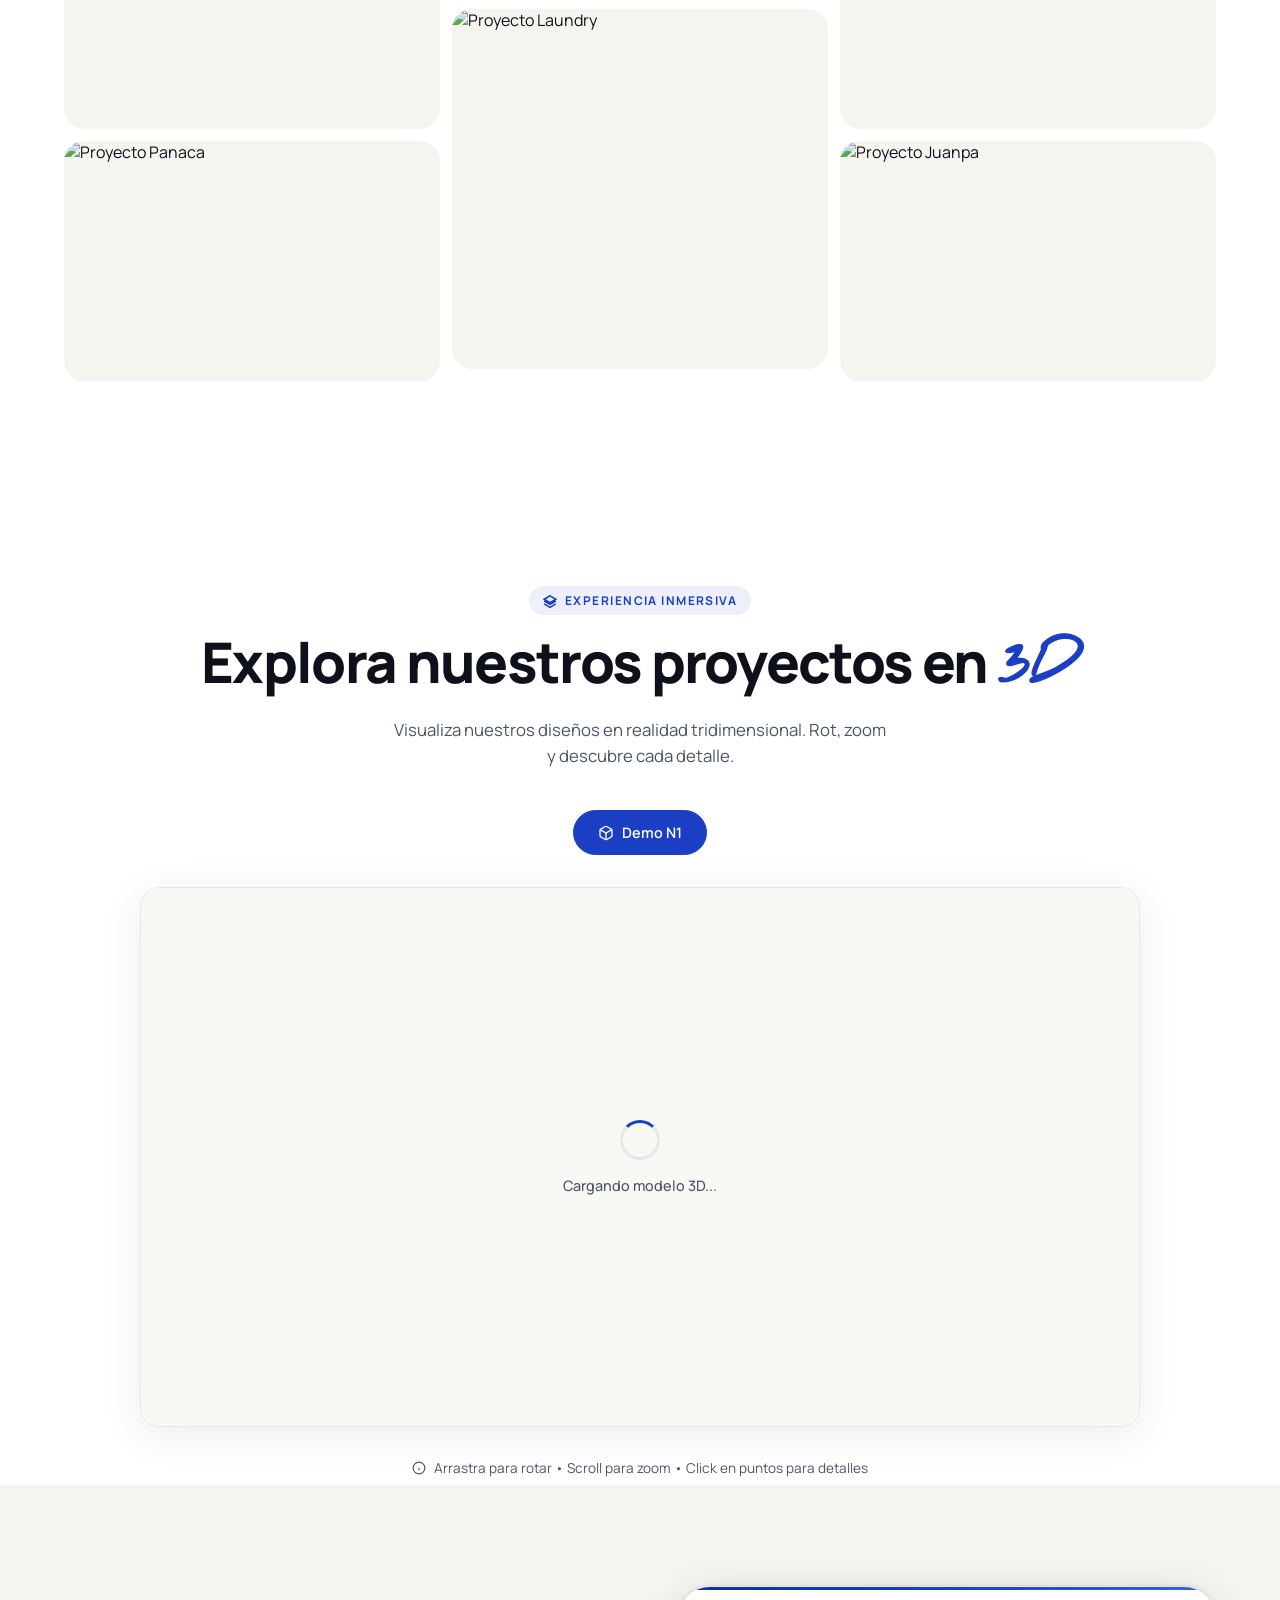
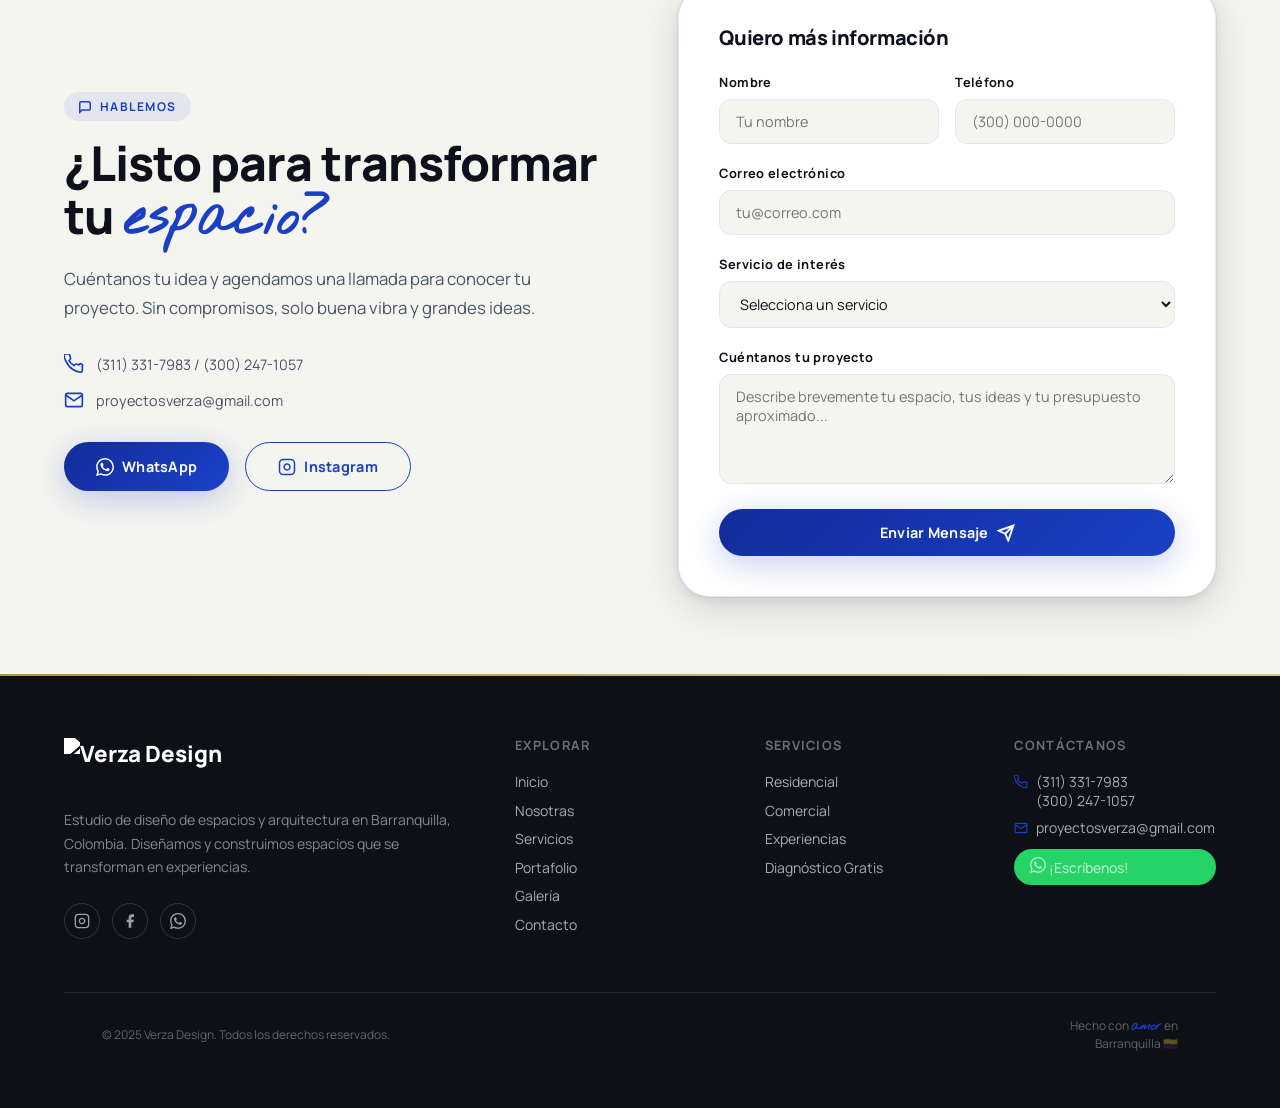
==== commit 2569de56: "fix: improve footer text layout with line break and better flex styling" ====
--- a/index.html
+++ b/index.html
@@ -954,7 +954,7 @@
 
         <div class="footer-bottom">
           <span>© 2025 Verza Design. Todos los derechos reservados.</span>
-          <span>Hecho con <em class="brand-script" style="font-size:1.1em;color:var(--royal-blue);">amor</em> en Barranquilla 🇨🇴</span>
+          <span>Hecho con <em class="brand-script" style="font-size:1.1em;color:var(--royal-blue);">amor</em> en<br>Barranquilla 🇨🇴</span>
         </div>
       </div>
     </div>
--- a/css/style.css
+++ b/css/style.css
@@ -2103,12 +2103,14 @@
 }
 
 .footer-bottom span:first-child {
-  margin-right: auto;
+  flex: 1 1 auto;
 }
 
 .footer-bottom span:last-child {
+  flex: 0 1 auto;
   white-space: normal;
   text-align: right;
+  max-width: 50%;
 }
 
 @media (max-width: 600px) {
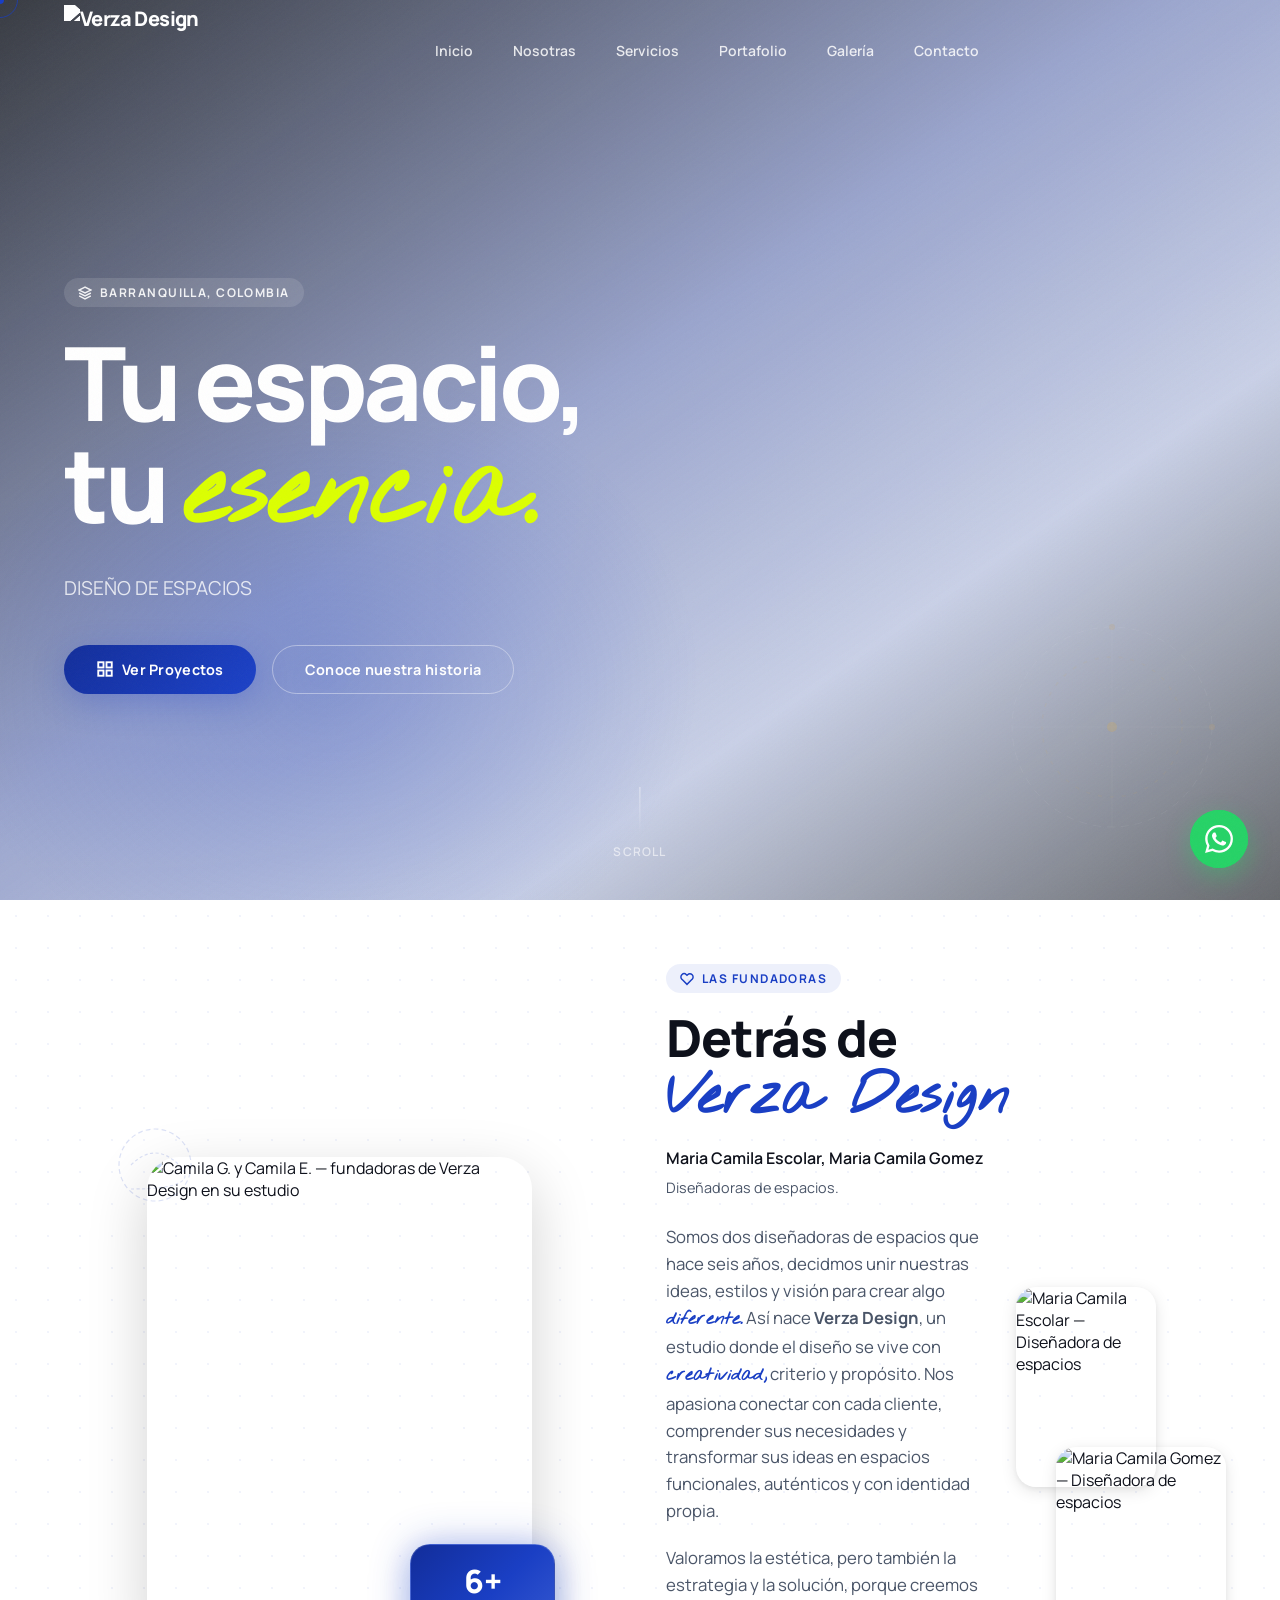
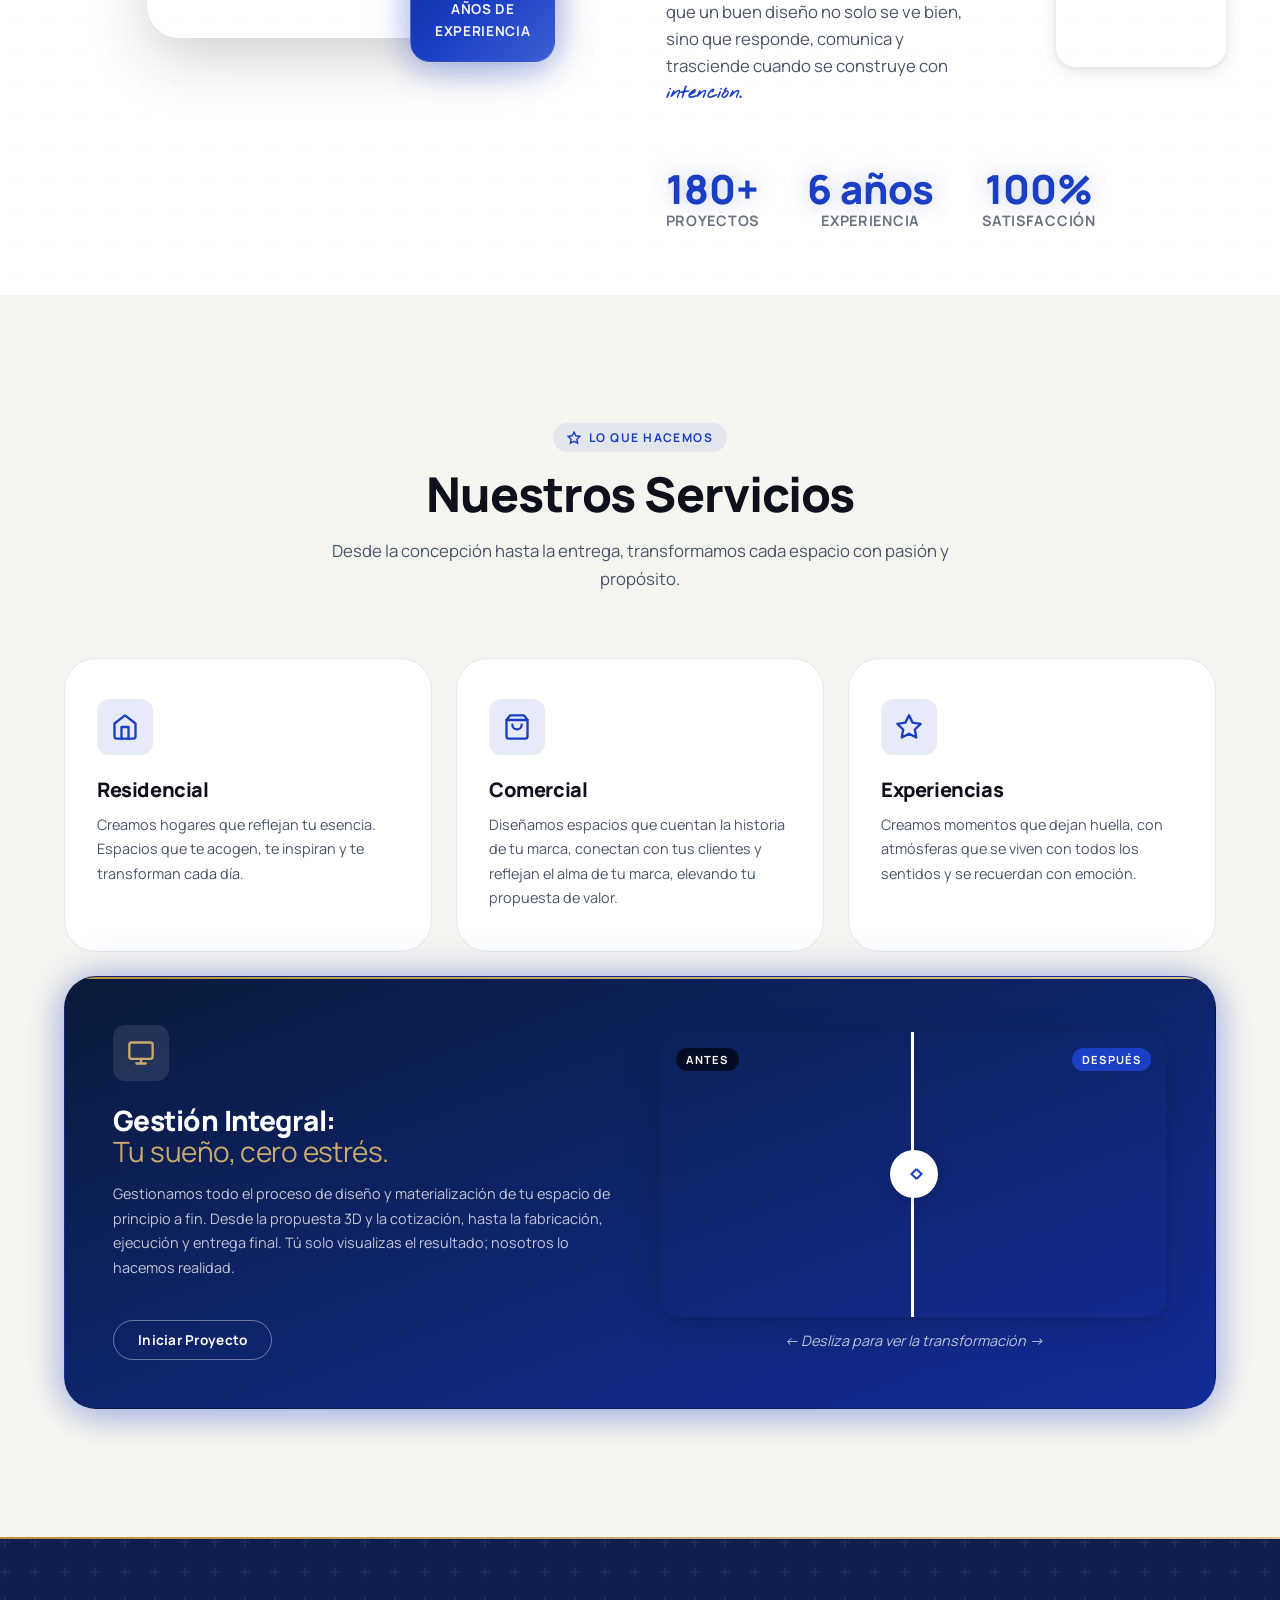
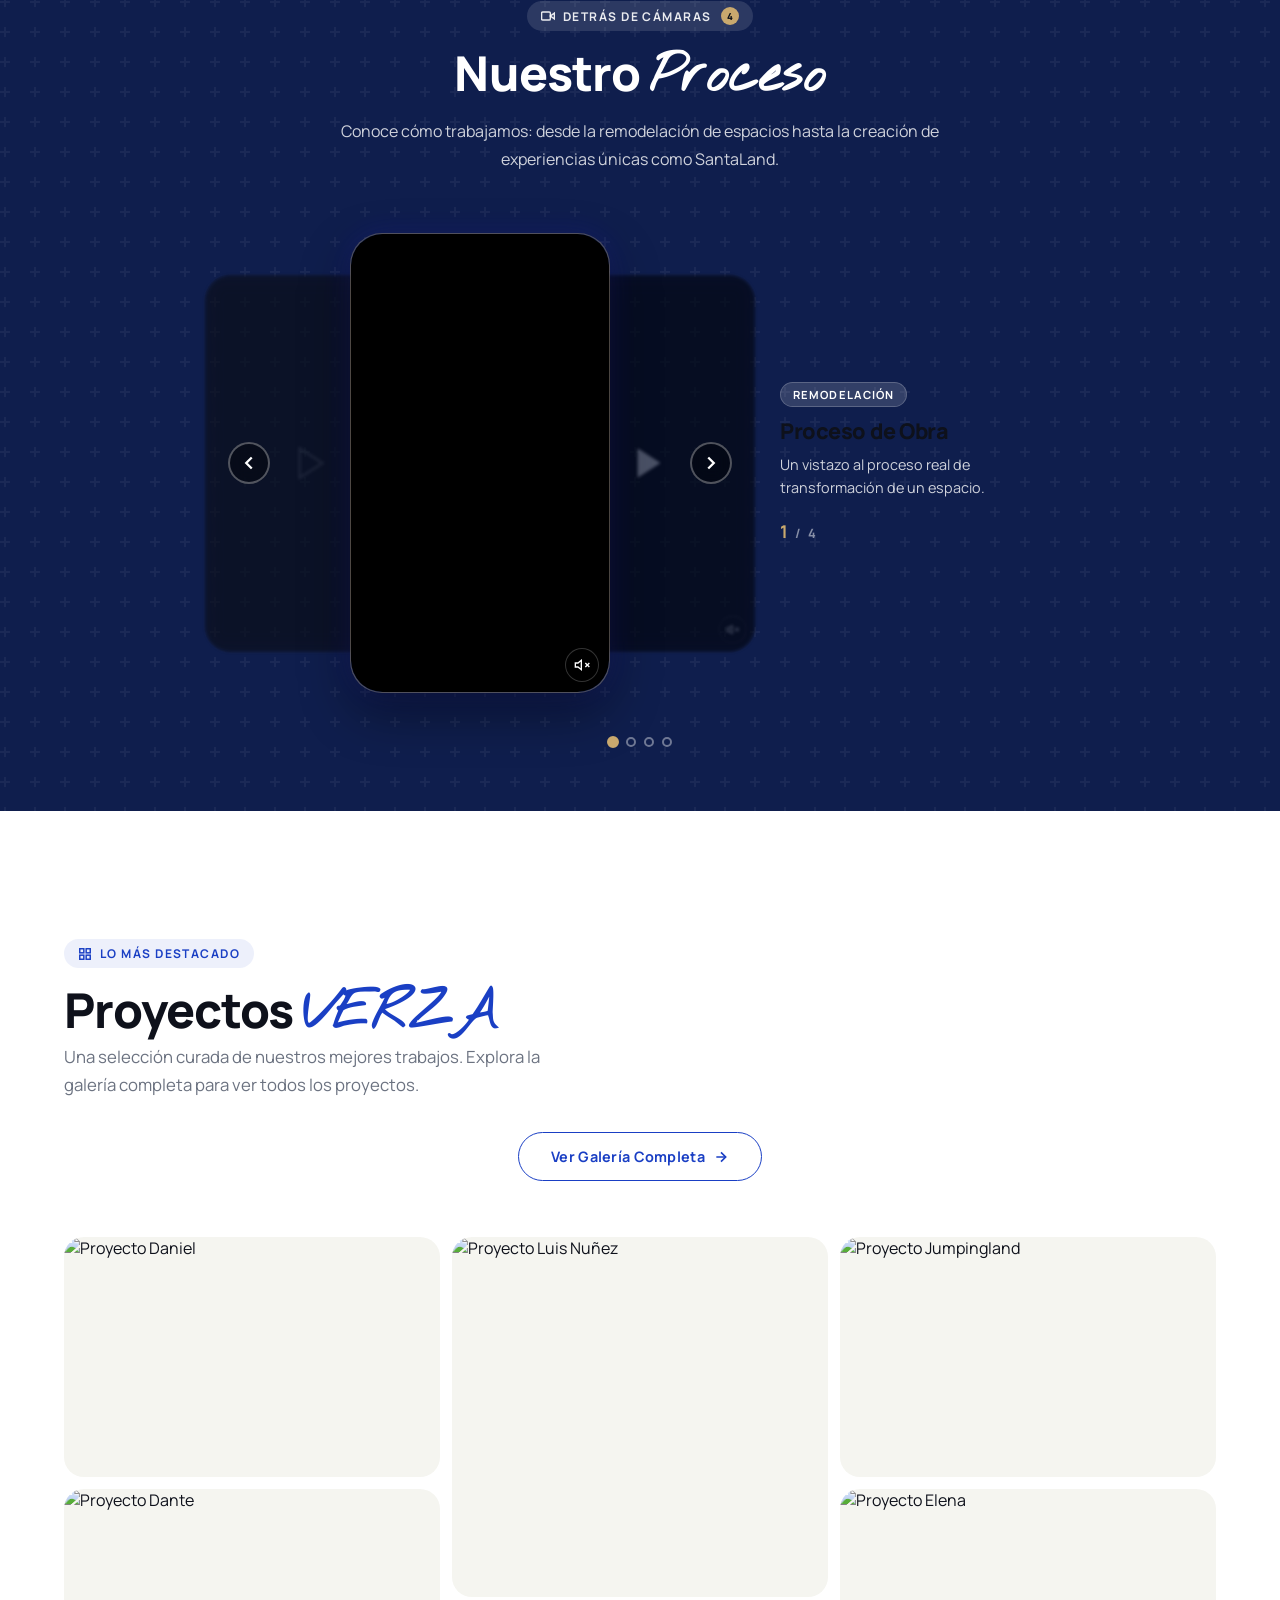
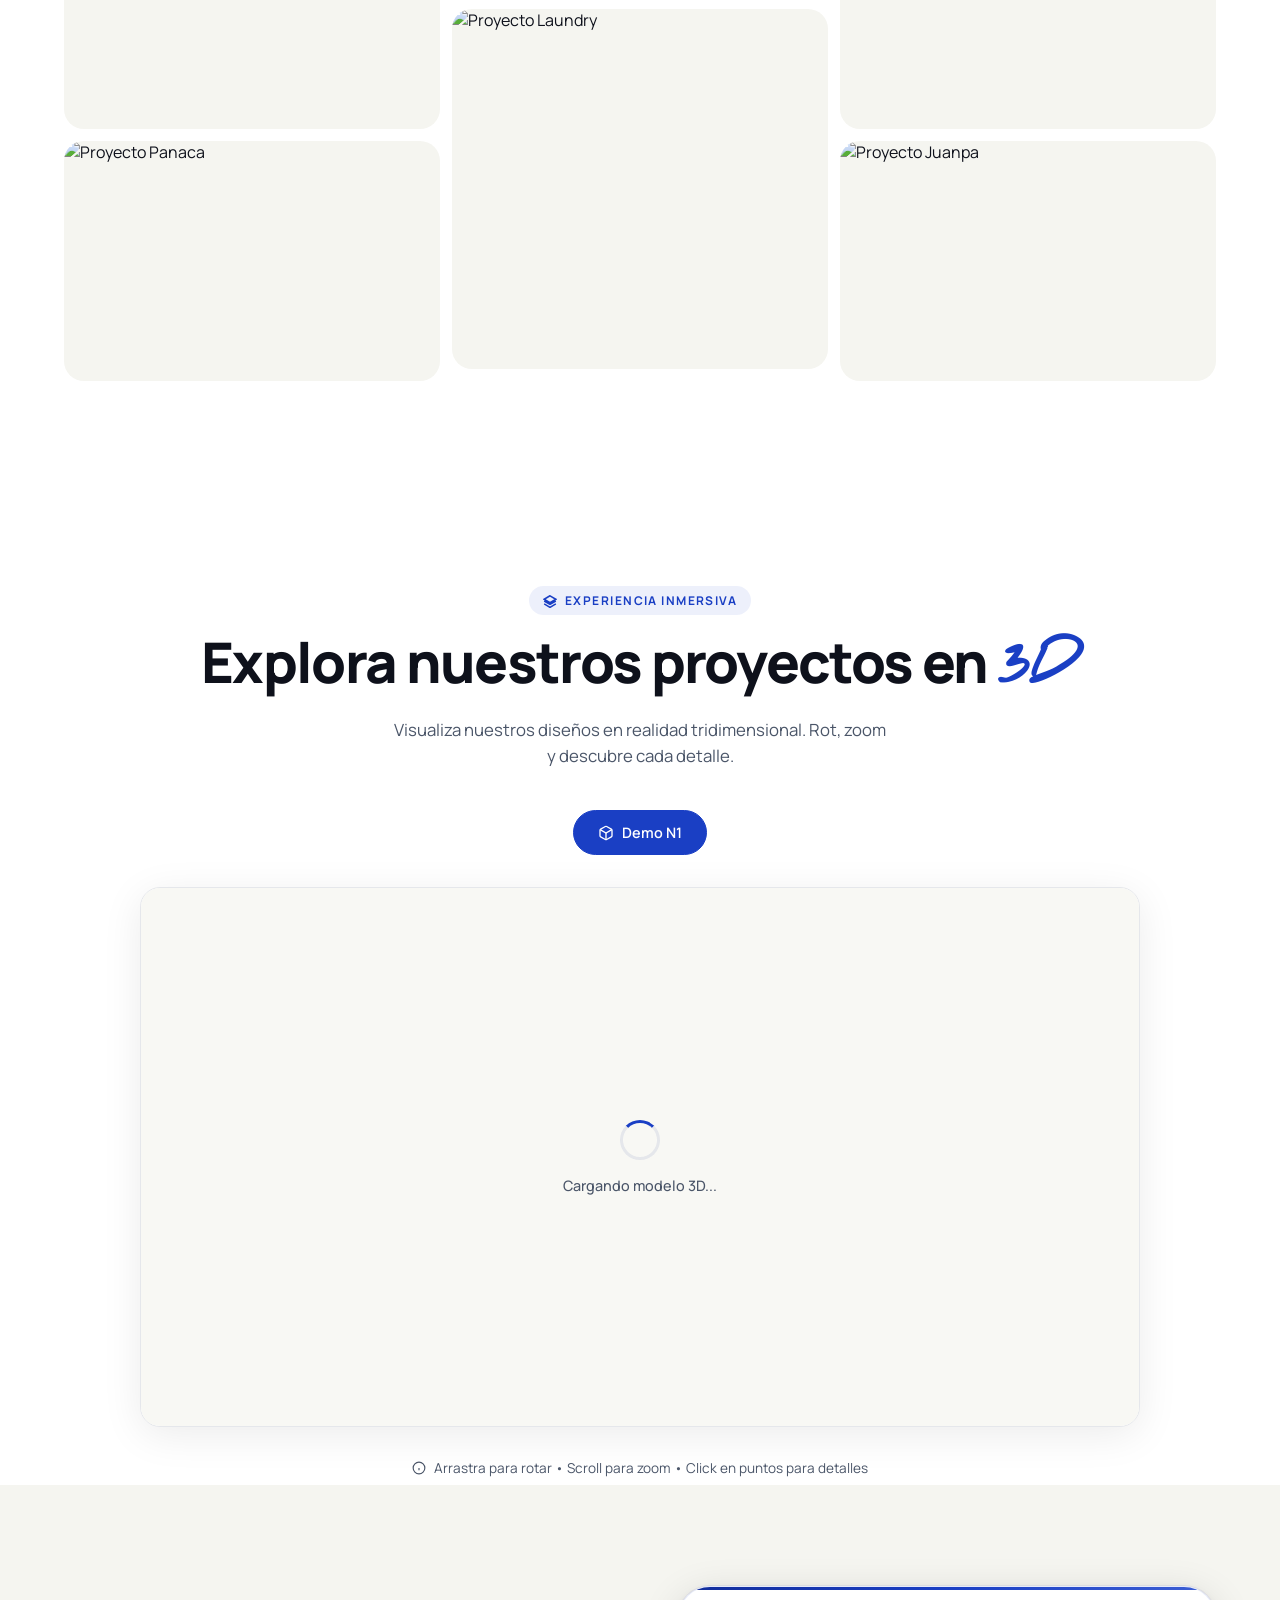
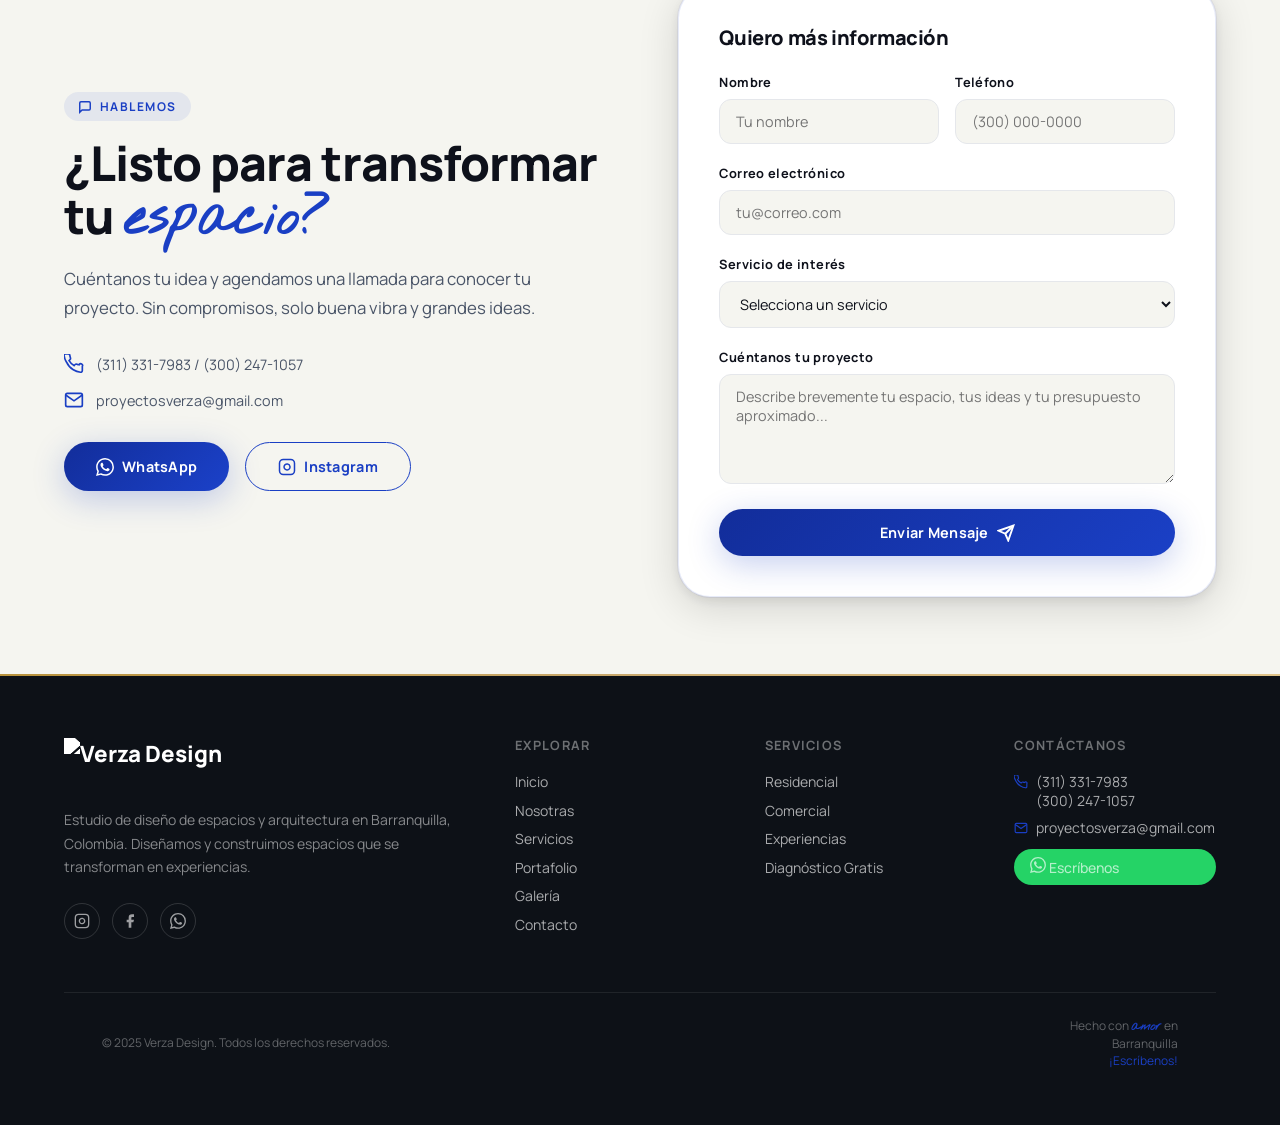
==== commit c9cc3a54: "fix: add Escríbenos text to WhatsApp button in footer - remove Colombia emoji from footer text - fix" ====
--- a/index.html
+++ b/index.html
@@ -947,14 +947,14 @@
             <svg width="18" height="18" viewBox="0 0 24 24" fill="currentColor" aria-hidden="true">
               <path d="M17.472 14.382c-.297-.149-1.758-.867-2.03-.967-.273-.099-.471-.148-.67.15-.197.297-.767.966-.94 1.164-.173.199-.347.223-.644.075-.297-.15-1.255-.463-2.39-1.475-.883-.788-1.48-1.761-1.653-2.059-.173-.297-.018-.458.13-.606.134-.133.298-.347.446-.52.149-.174.198-.298.298-.497.099-.198.05-.371-.025-.52-.075-.149-.669-1.612-.916-2.207-.242-.579-.487-.5-.669-.51-.173-.008-.371-.01-.57-.01-.198 0-.52.074-.792.372-.272.297-1.04 1.016-1.04 2.479 0 1.462 1.065 2.875 1.213 3.074.149.198 2.096 3.2 5.077 4.487.709.306 1.262.489 1.694.625.712.227 1.36.195 1.871.118.571-.085 1.758-.719 2.006-1.413.248-.694.248-1.289.173-1.413-.074-.124-.272-.198-.57-.347m-5.421 7.403h-.004a9.87 9.87 0 01-5.031-1.378l-.361-.214-3.741.982.998-3.648-.235-.374a9.86 9.86 0 01-1.51-5.26c.001-5.45 4.436-9.884 9.888-9.884 2.64 0 5.122 1.03 6.988 2.898a9.825 9.825 0 012.893 6.994c-.003 5.45-4.437 9.884-9.885 9.884m8.413-18.297A11.815 11.815 0 0012.05 0C5.495 0 .16 5.335.157 11.892c0 2.096.547 4.142 1.588 5.945L.057 24l6.305-1.654a11.882 11.882 0 005.683 1.448h.005c6.554 0 11.89-5.335 11.893-11.893a11.821 11.821 0 00-3.48-8.413z"/>
             </svg>
-            <span>¡Escríbenos!</span>
+            <span>Escríbenos</span>
           </a>
         </div>
-        </div>
+      </div>
 
         <div class="footer-bottom">
           <span>© 2025 Verza Design. Todos los derechos reservados.</span>
-          <span>Hecho con <em class="brand-script" style="font-size:1.1em;color:var(--royal-blue);">amor</em> en<br>Barranquilla 🇨🇴</span>
+          <span>Hecho con <em class="brand-script" style="font-size:1.1em;color:var(--royal-blue);">amor</em> en<br>Barranquilla<br><a href="https://wa.me/573113317983" target="_blank" style="color:var(--royal-blue);">¡Escríbenos!</a></span>
         </div>
       </div>
     </div>
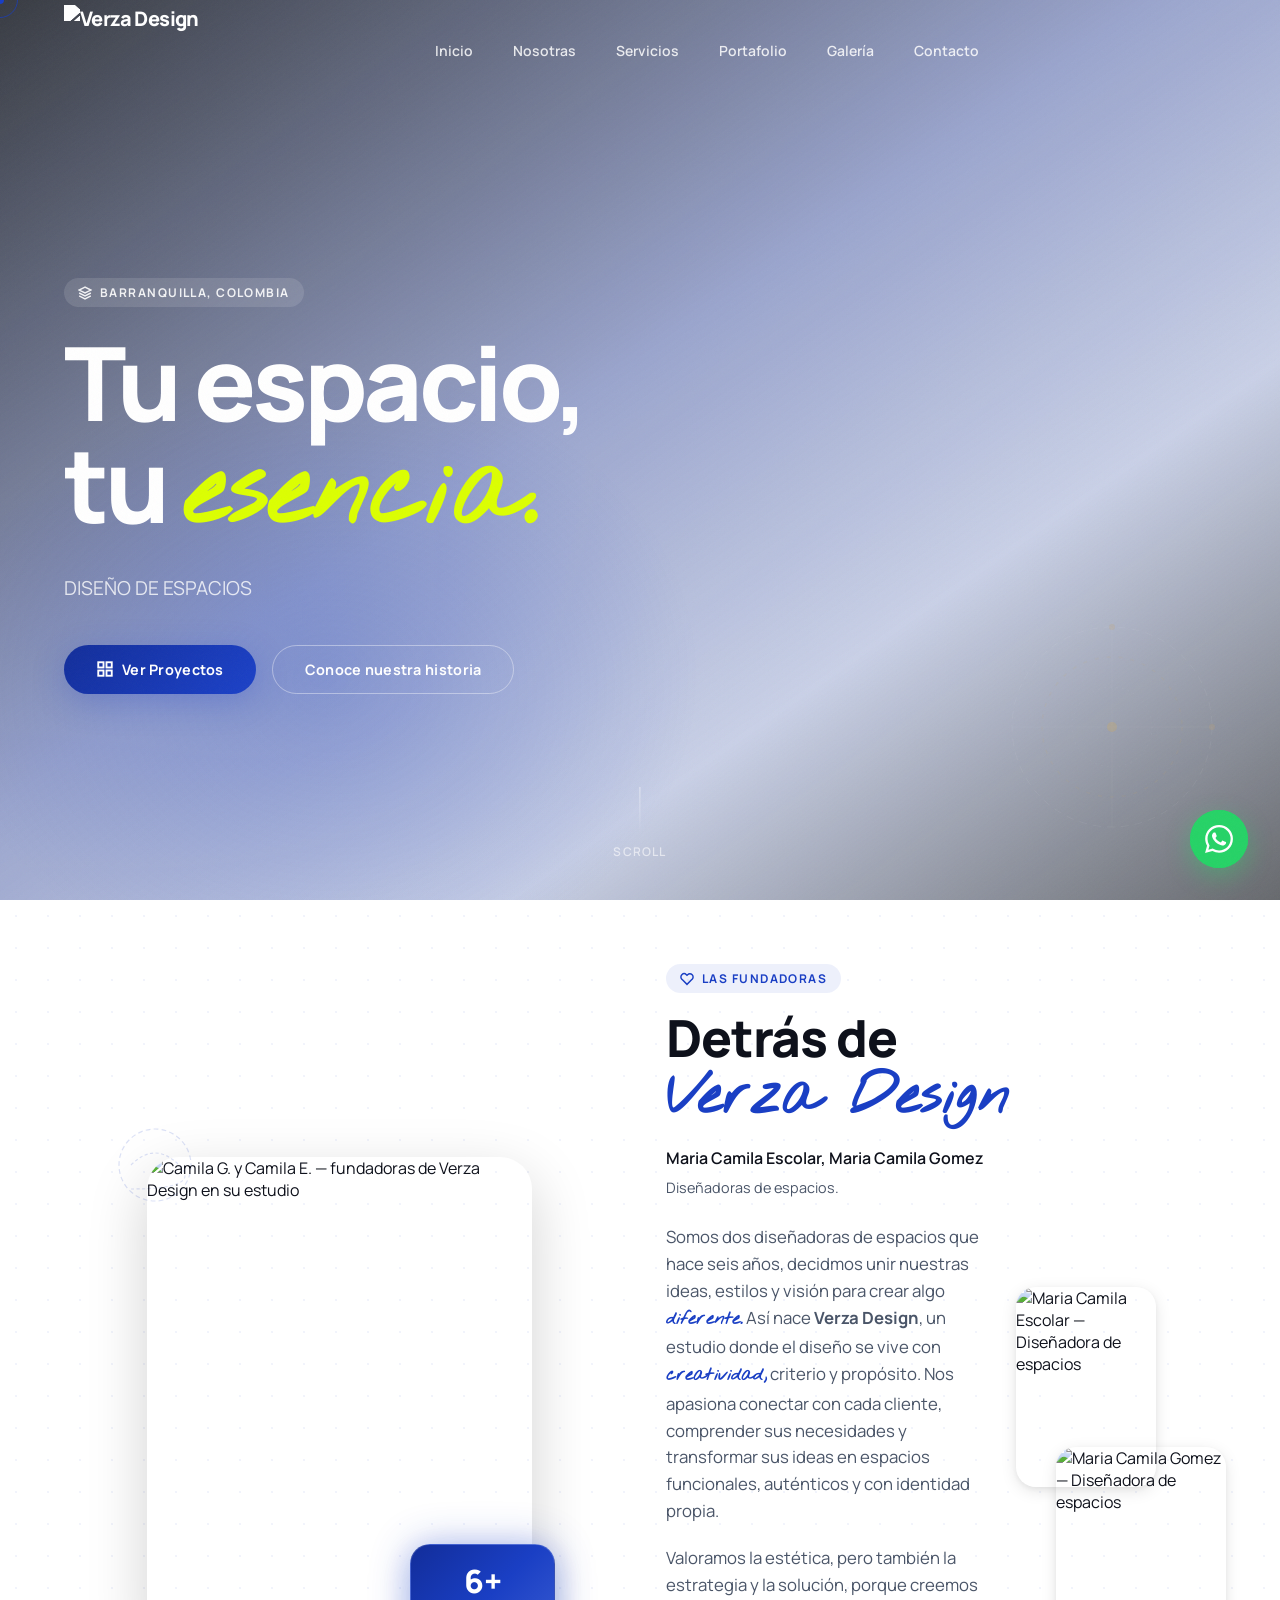
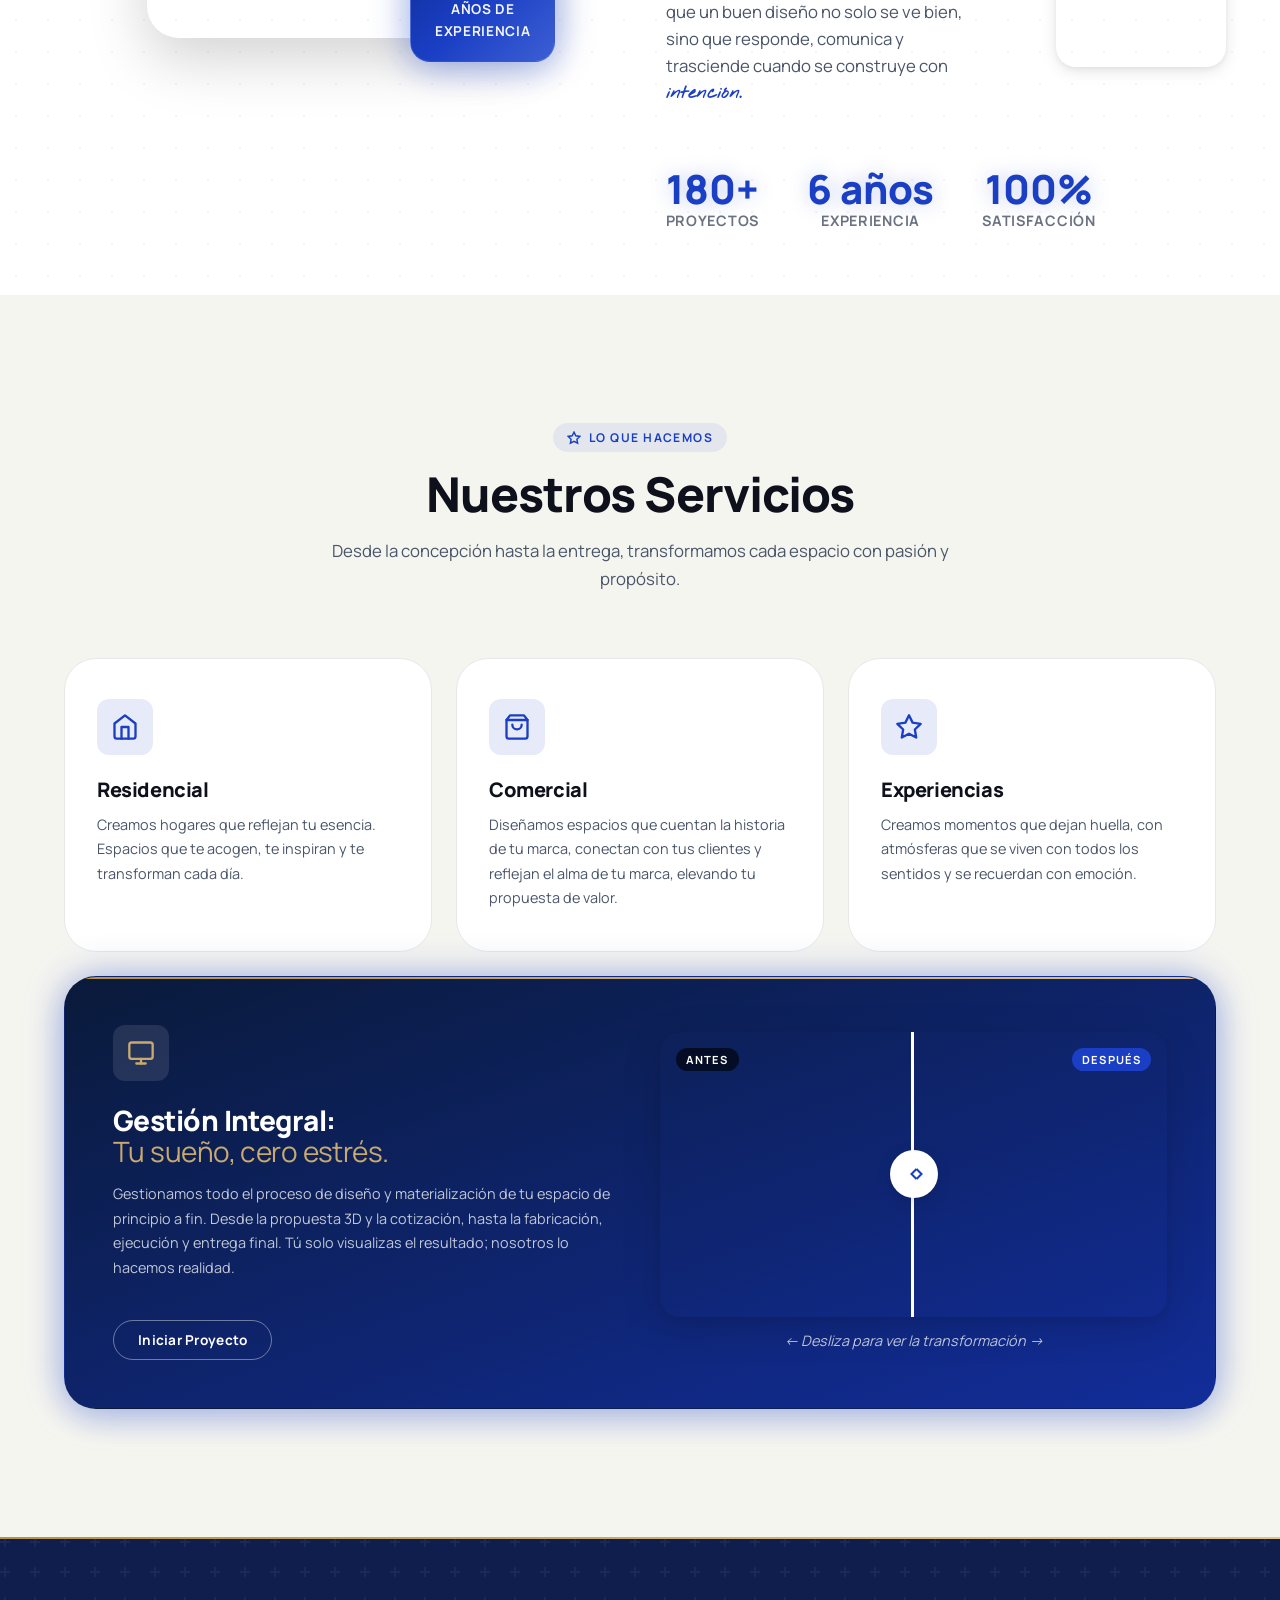
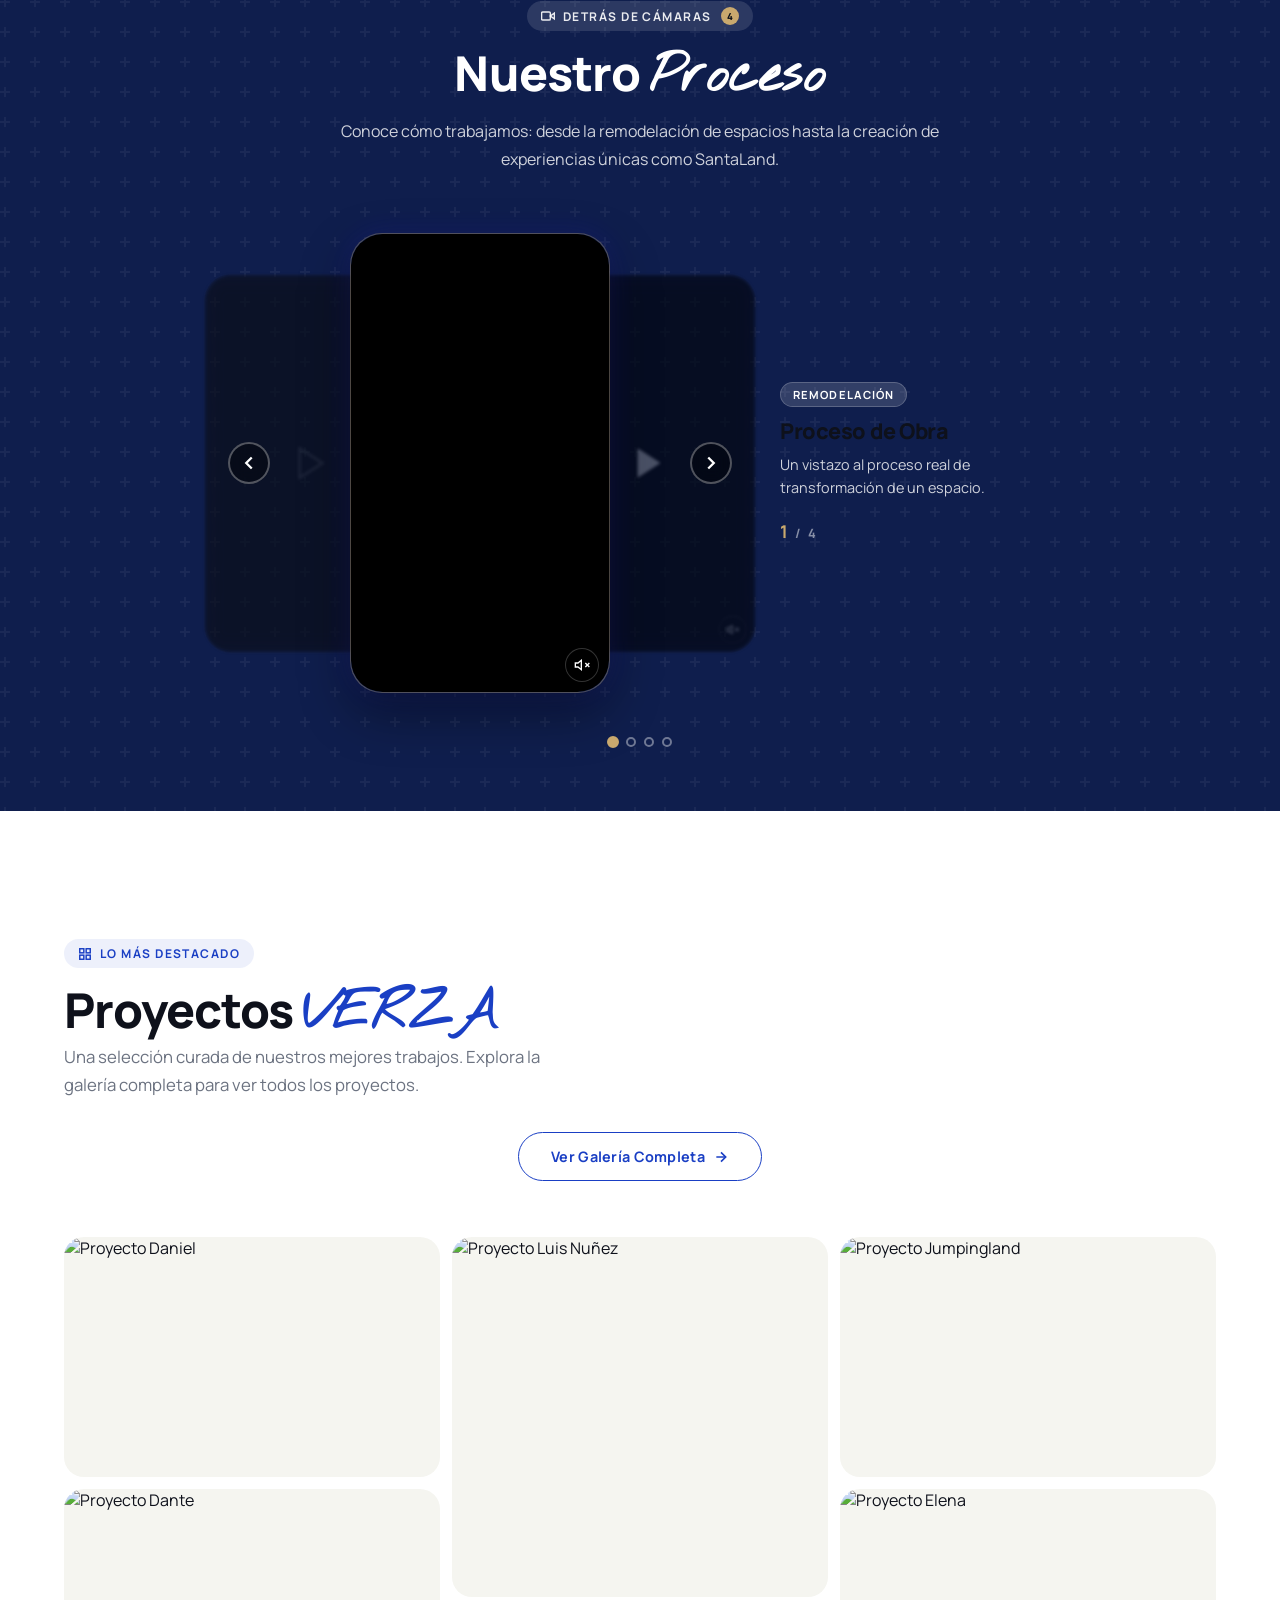
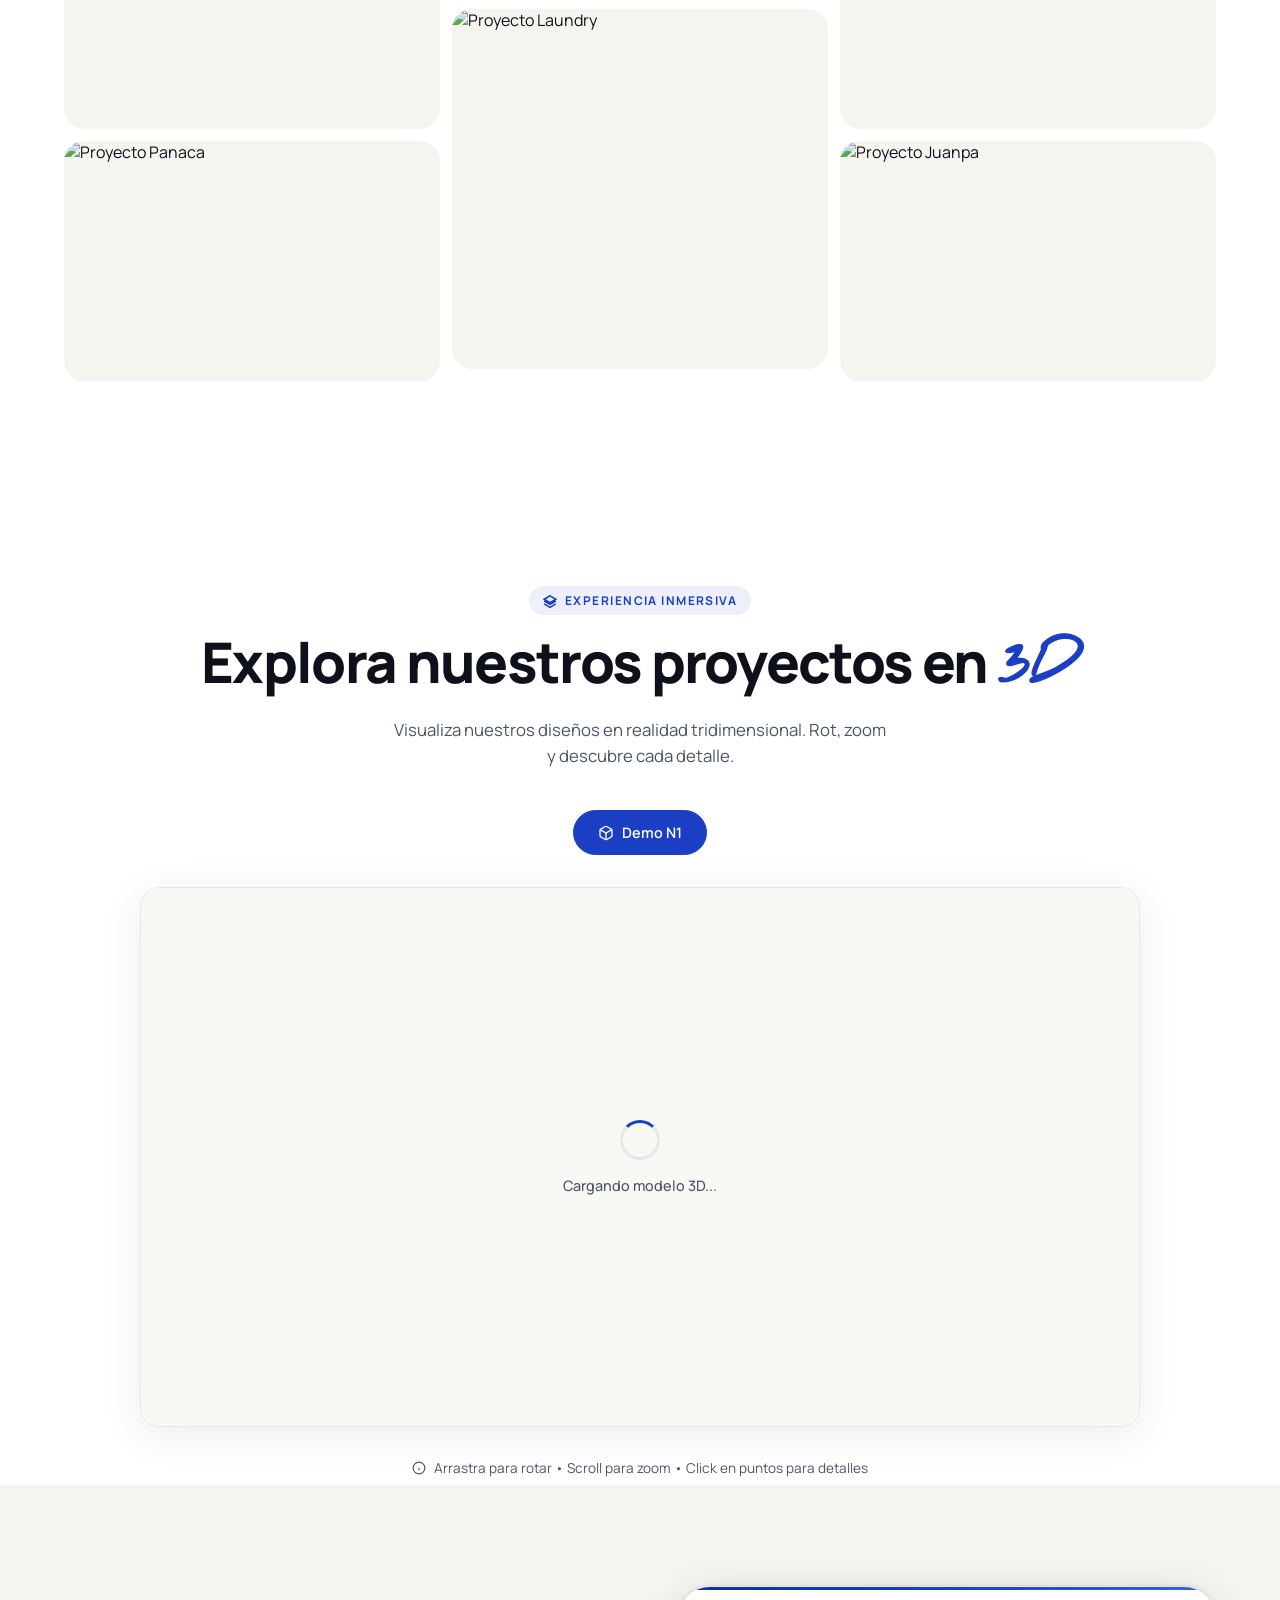
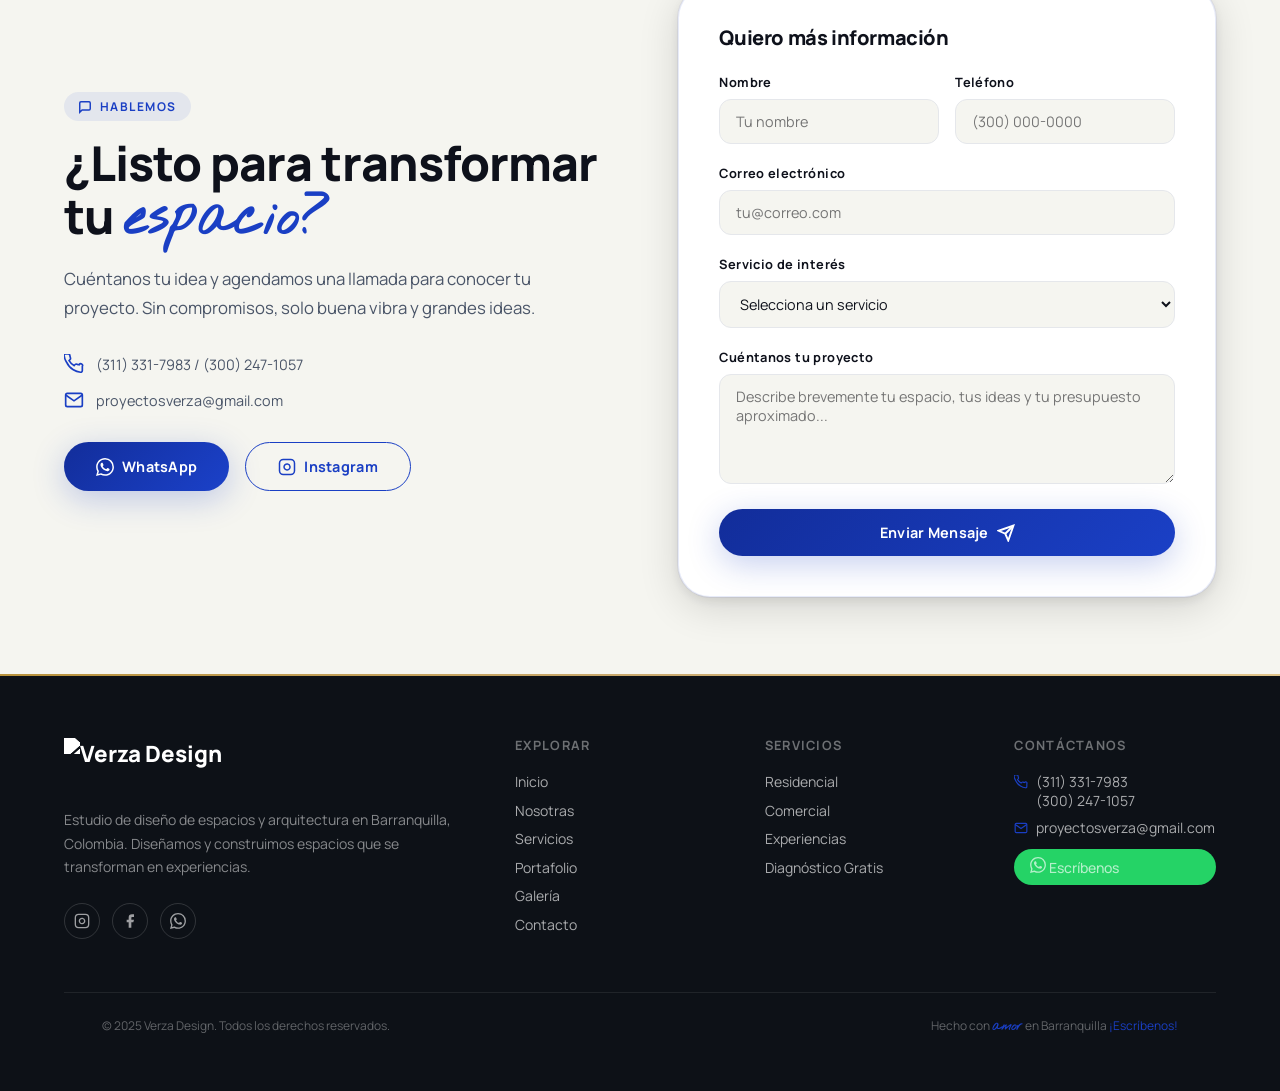
==== commit ded6aeb1: "fix: change footer text to single line - remove line breaks" ====
--- a/index.html
+++ b/index.html
@@ -954,7 +954,7 @@
 
         <div class="footer-bottom">
           <span>© 2025 Verza Design. Todos los derechos reservados.</span>
-          <span>Hecho con <em class="brand-script" style="font-size:1.1em;color:var(--royal-blue);">amor</em> en<br>Barranquilla<br><a href="https://wa.me/573113317983" target="_blank" style="color:var(--royal-blue);">¡Escríbenos!</a></span>
+          <span>Hecho con <em class="brand-script" style="font-size:1.1em;color:var(--royal-blue);">amor</em> en Barranquilla <a href="https://wa.me/573113317983" target="_blank" style="color:var(--royal-blue);">¡Escríbenos!</a></span>
         </div>
       </div>
     </div>
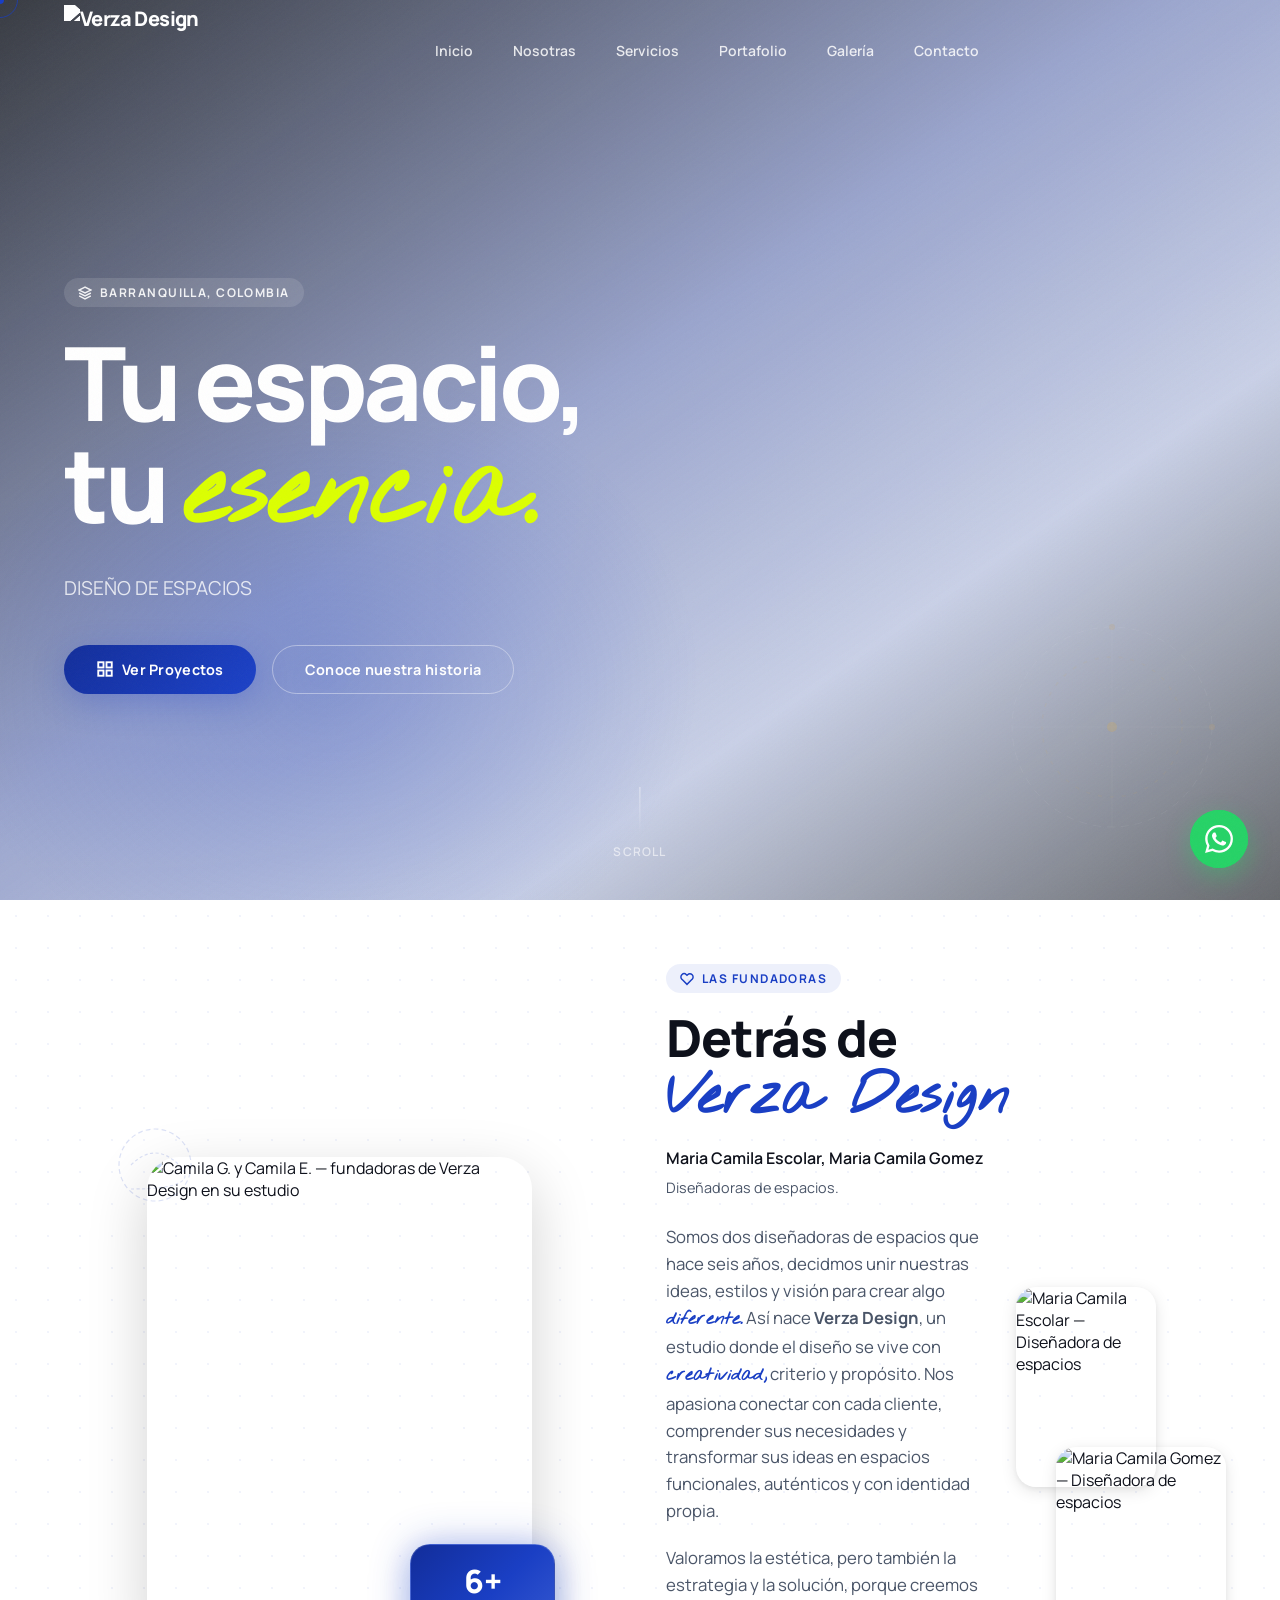
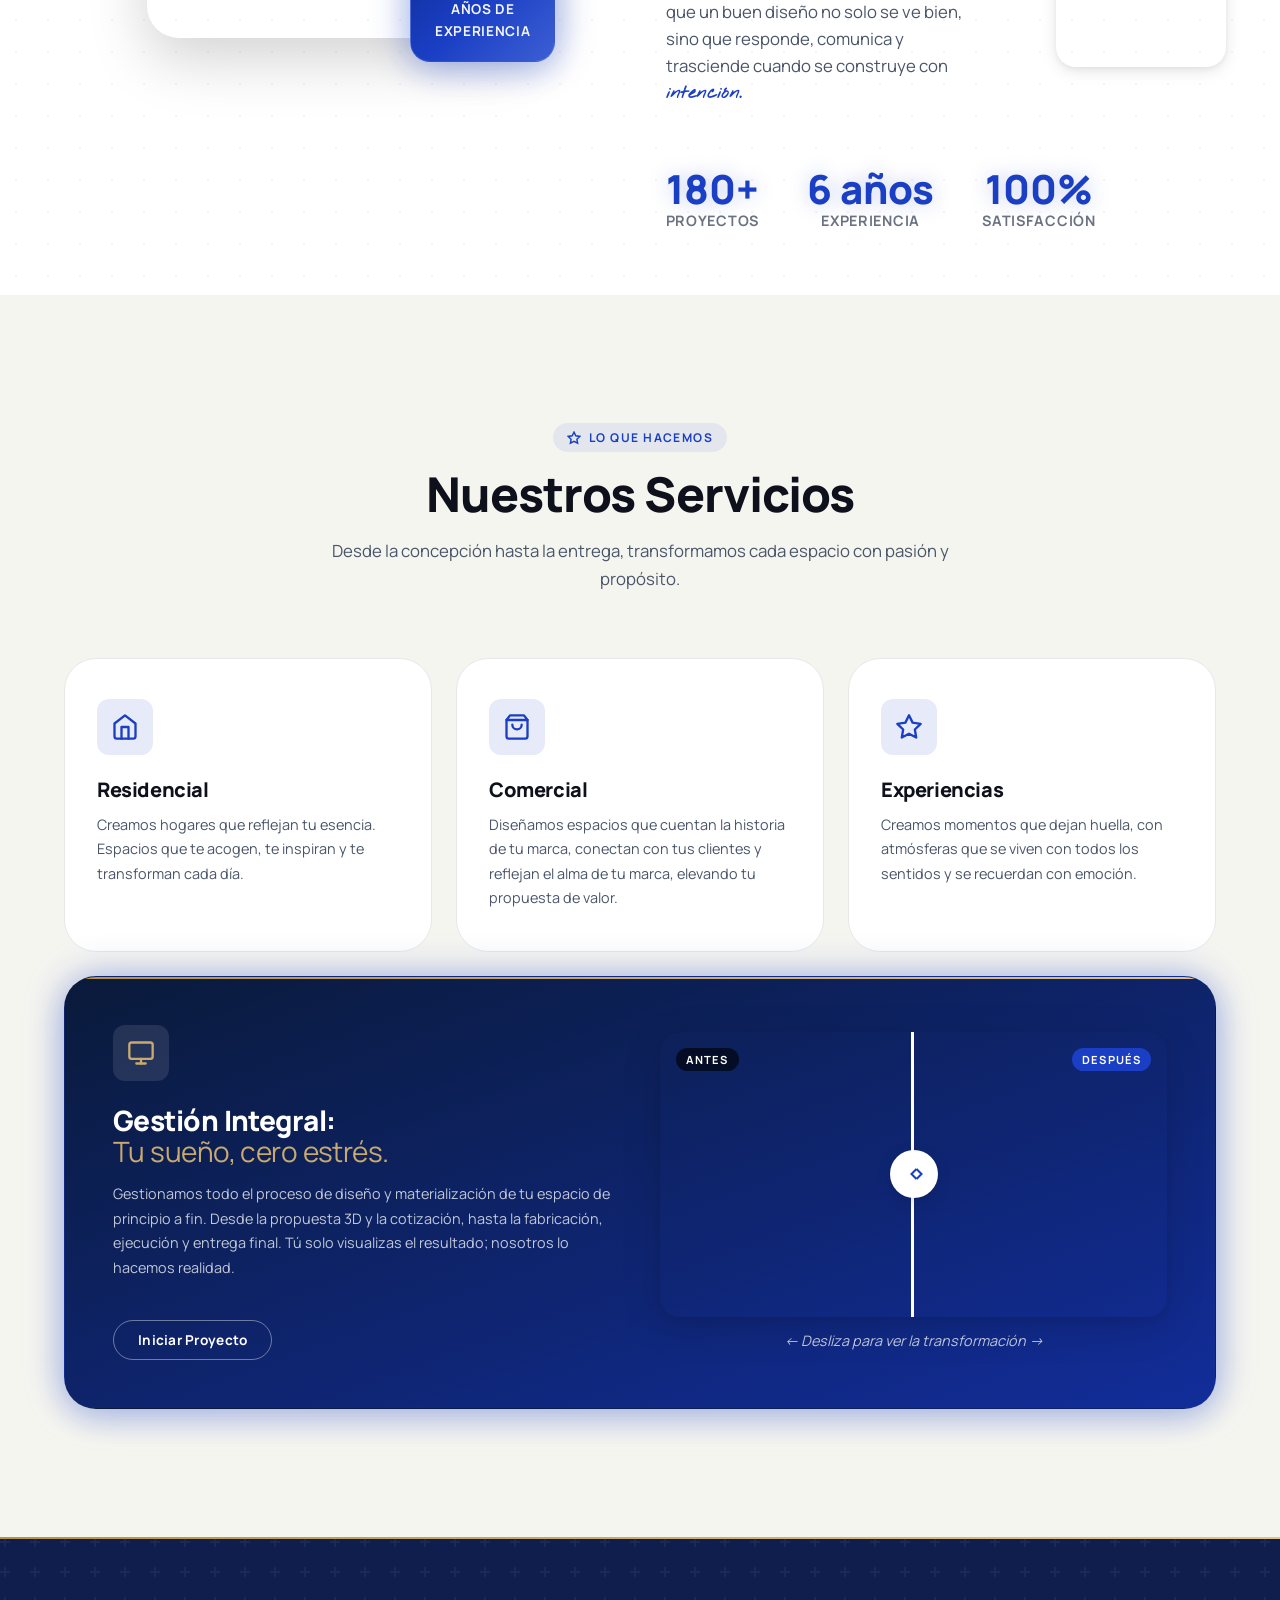
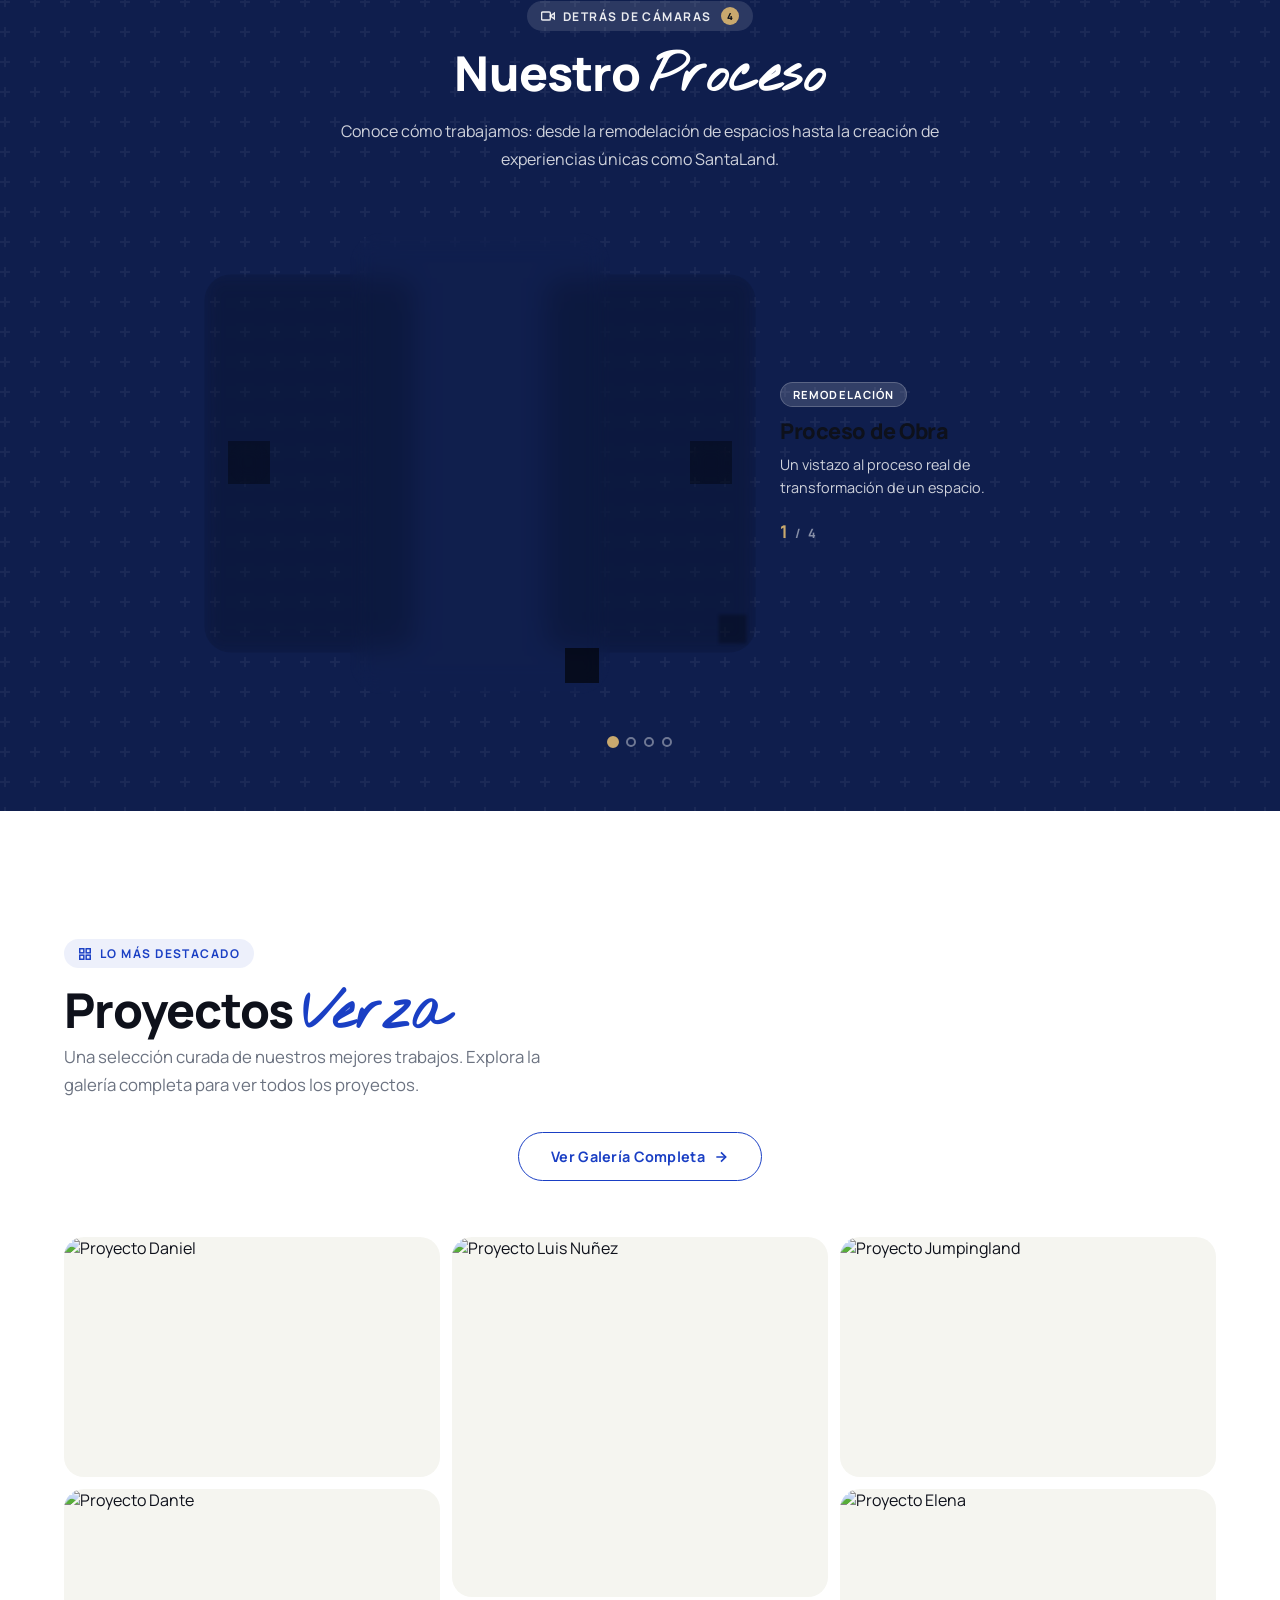
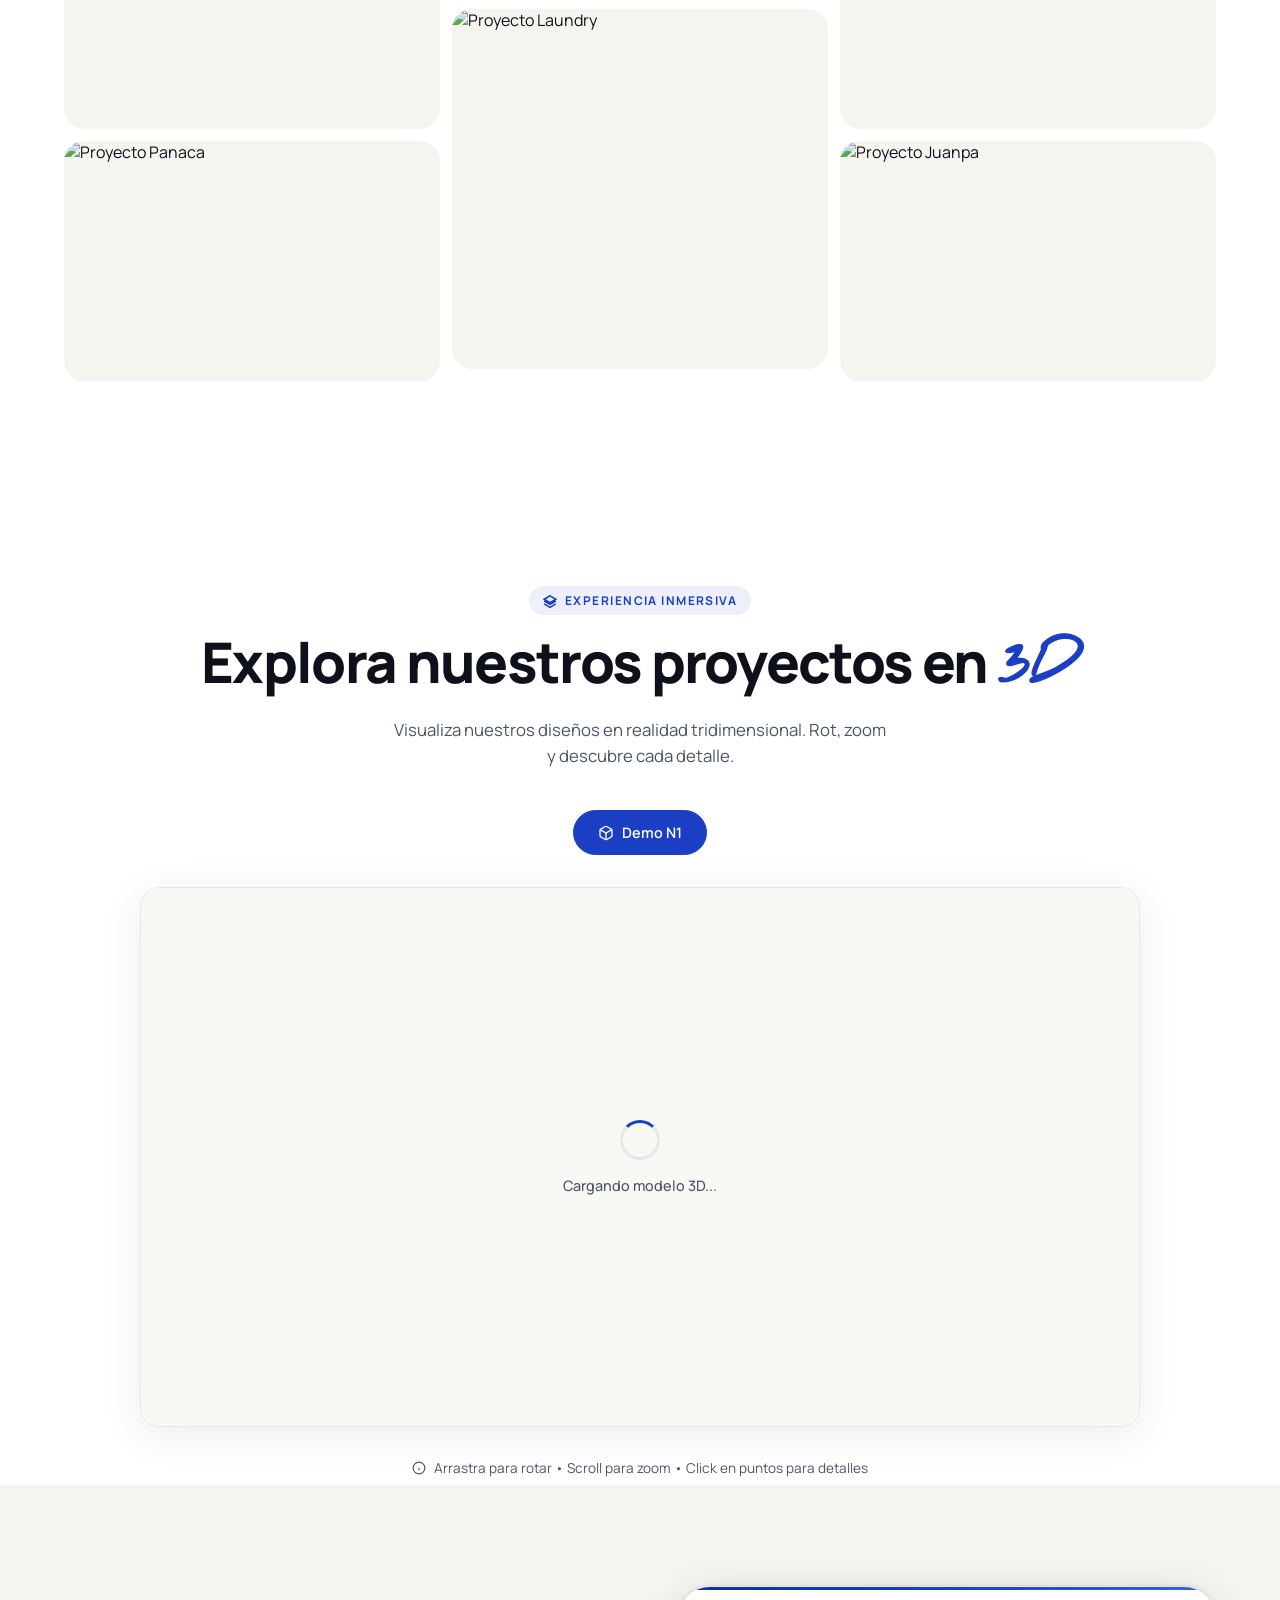
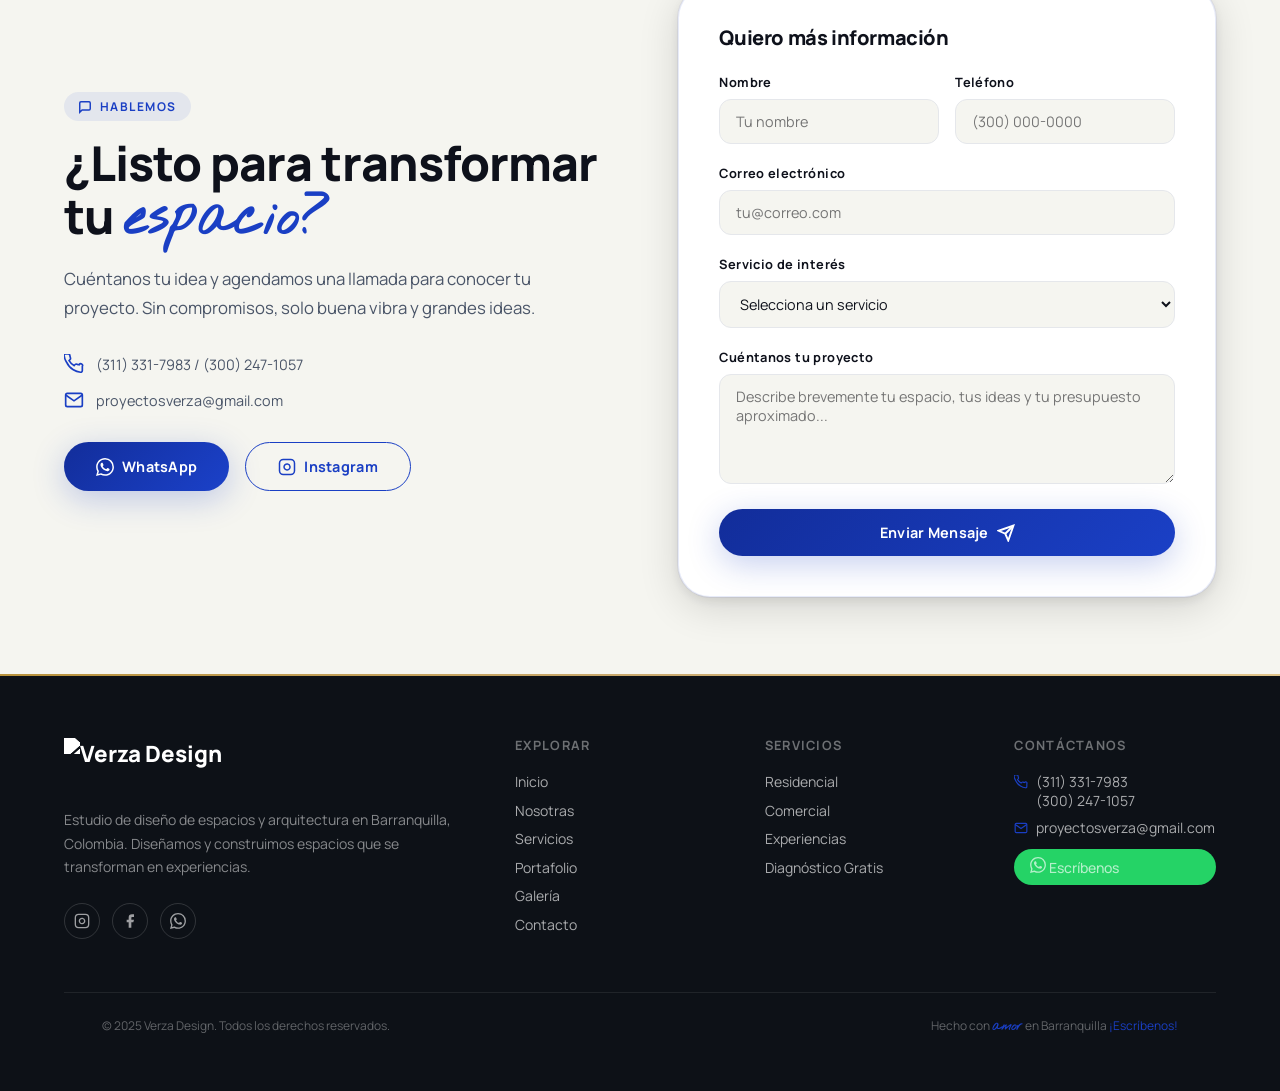
==== commit 86deaa68: "fix: change VERZA to Verza in Portafolio heading" ====
--- a/index.html
+++ b/index.html
@@ -573,7 +573,7 @@
               </svg>
               Lo más destacado
             </div>
-            <h2 id="portafolio-heading" class="reveal reveal-delay-1" style="font-weight:800;">Proyectos <span class="brand-script" style="font-size:1.1em;color:var(--royal-blue);">VERZA</span></h2>
+            <h2 id="portafolio-heading" class="reveal reveal-delay-1" style="font-weight:800;">Proyectos <span class="brand-script" style="font-size:1.1em;color:var(--royal-blue);">Verza</span></h2>
             <p class="reveal reveal-delay-2" style="max-width:480px;">Una selección curada de nuestros mejores trabajos.
               Explora la galería completa para ver todos los proyectos.</p>
           </div>
